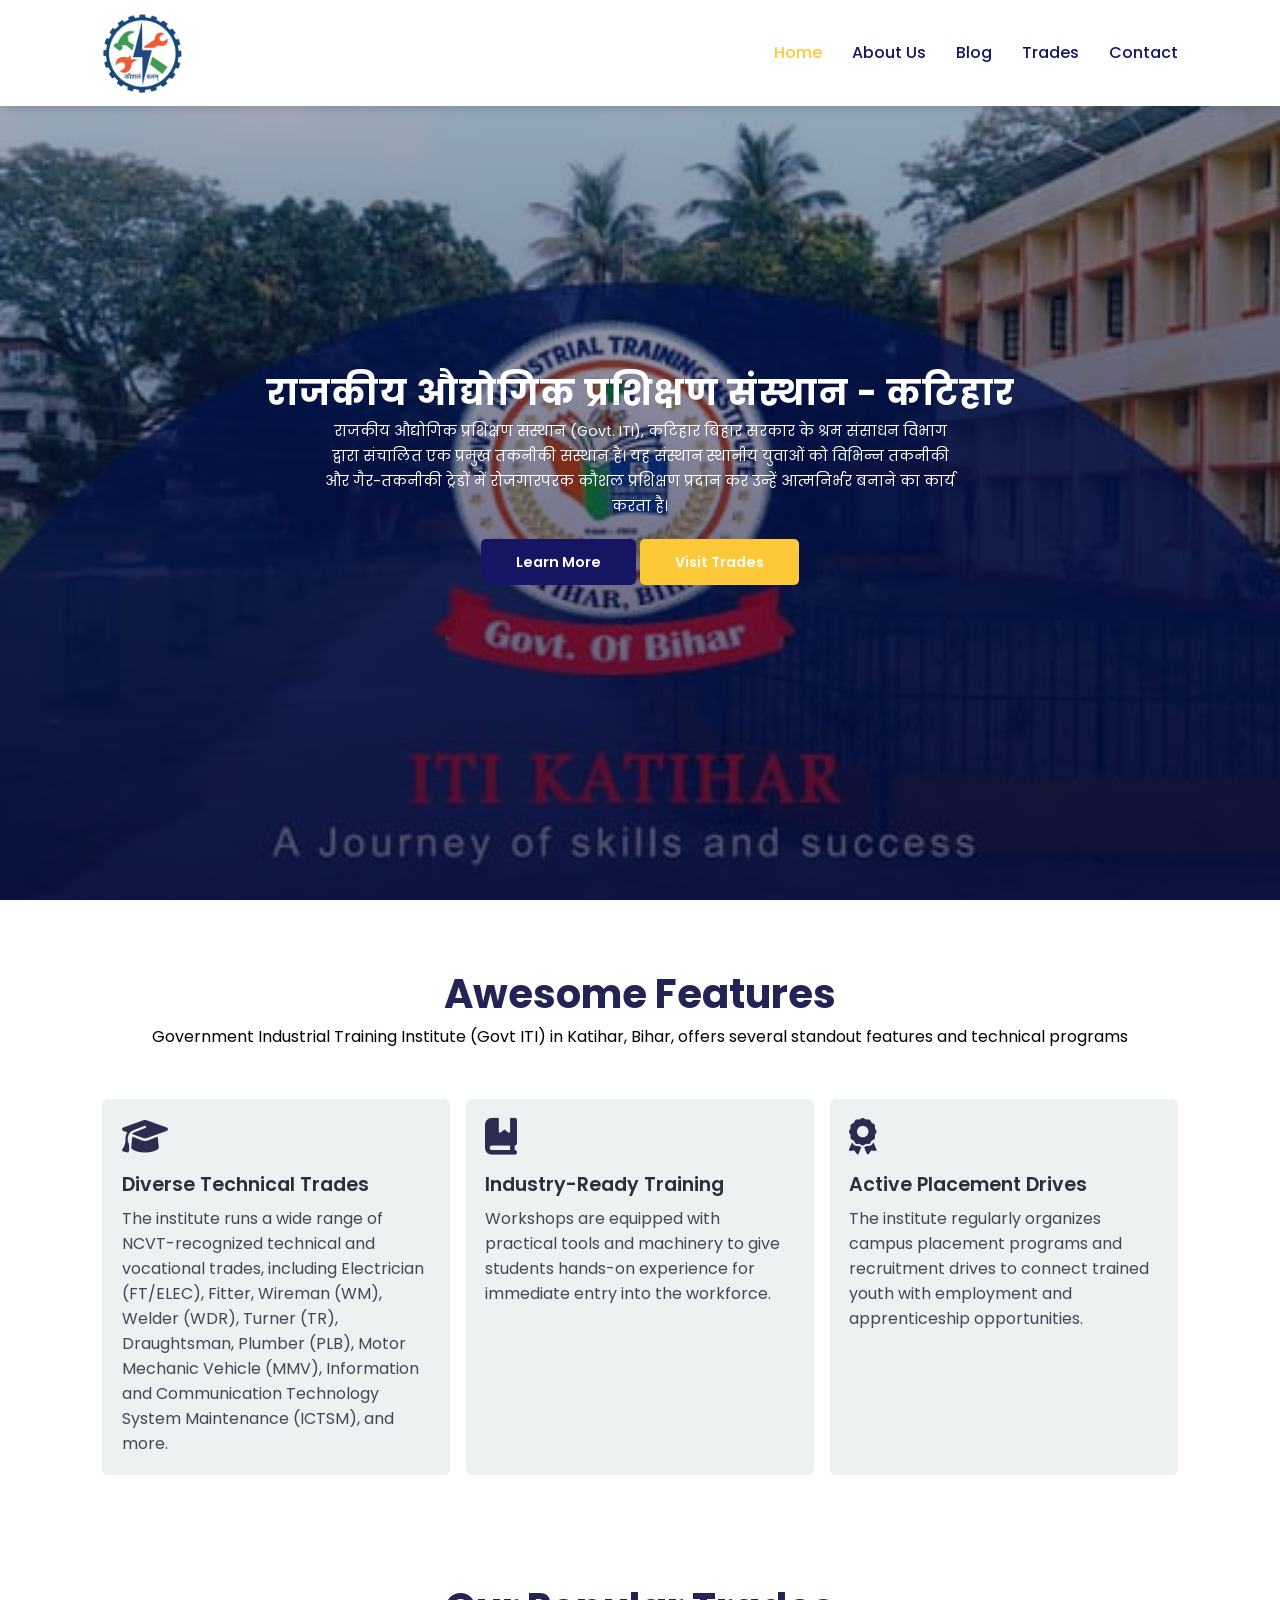
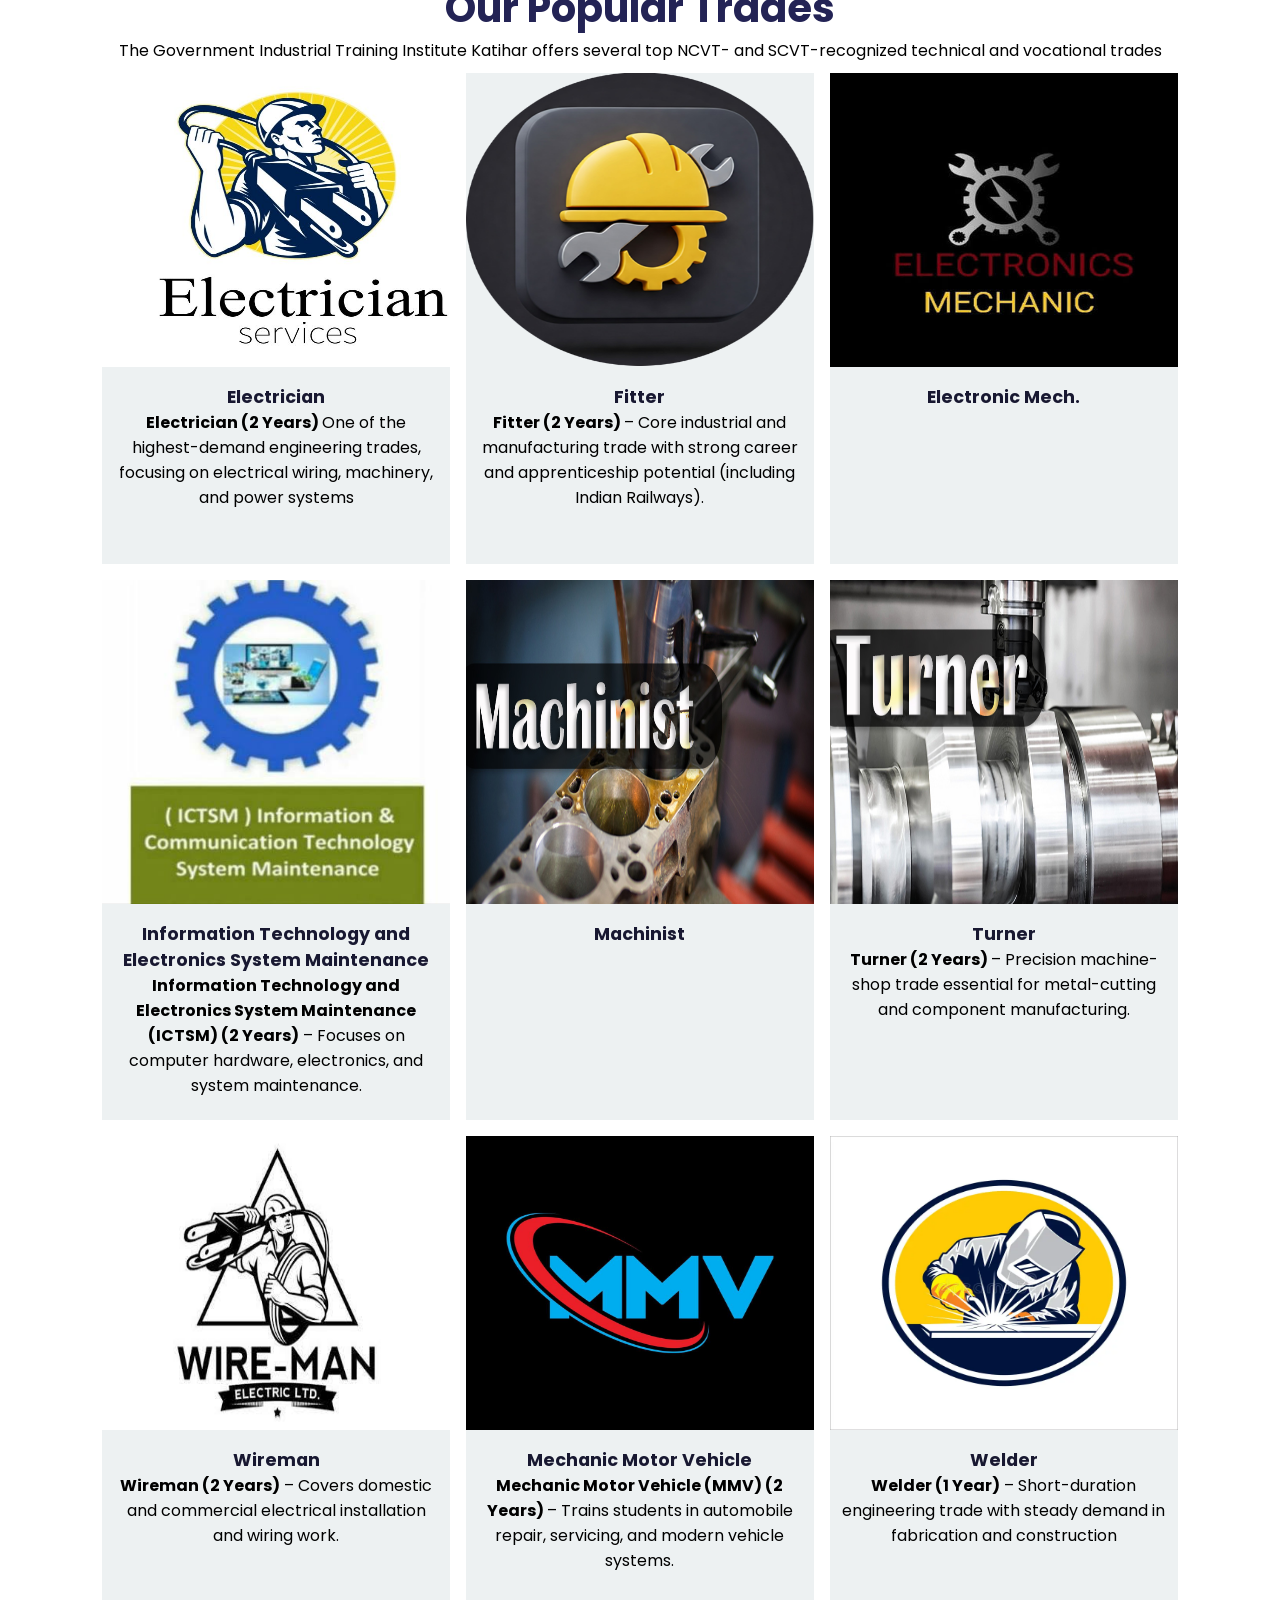
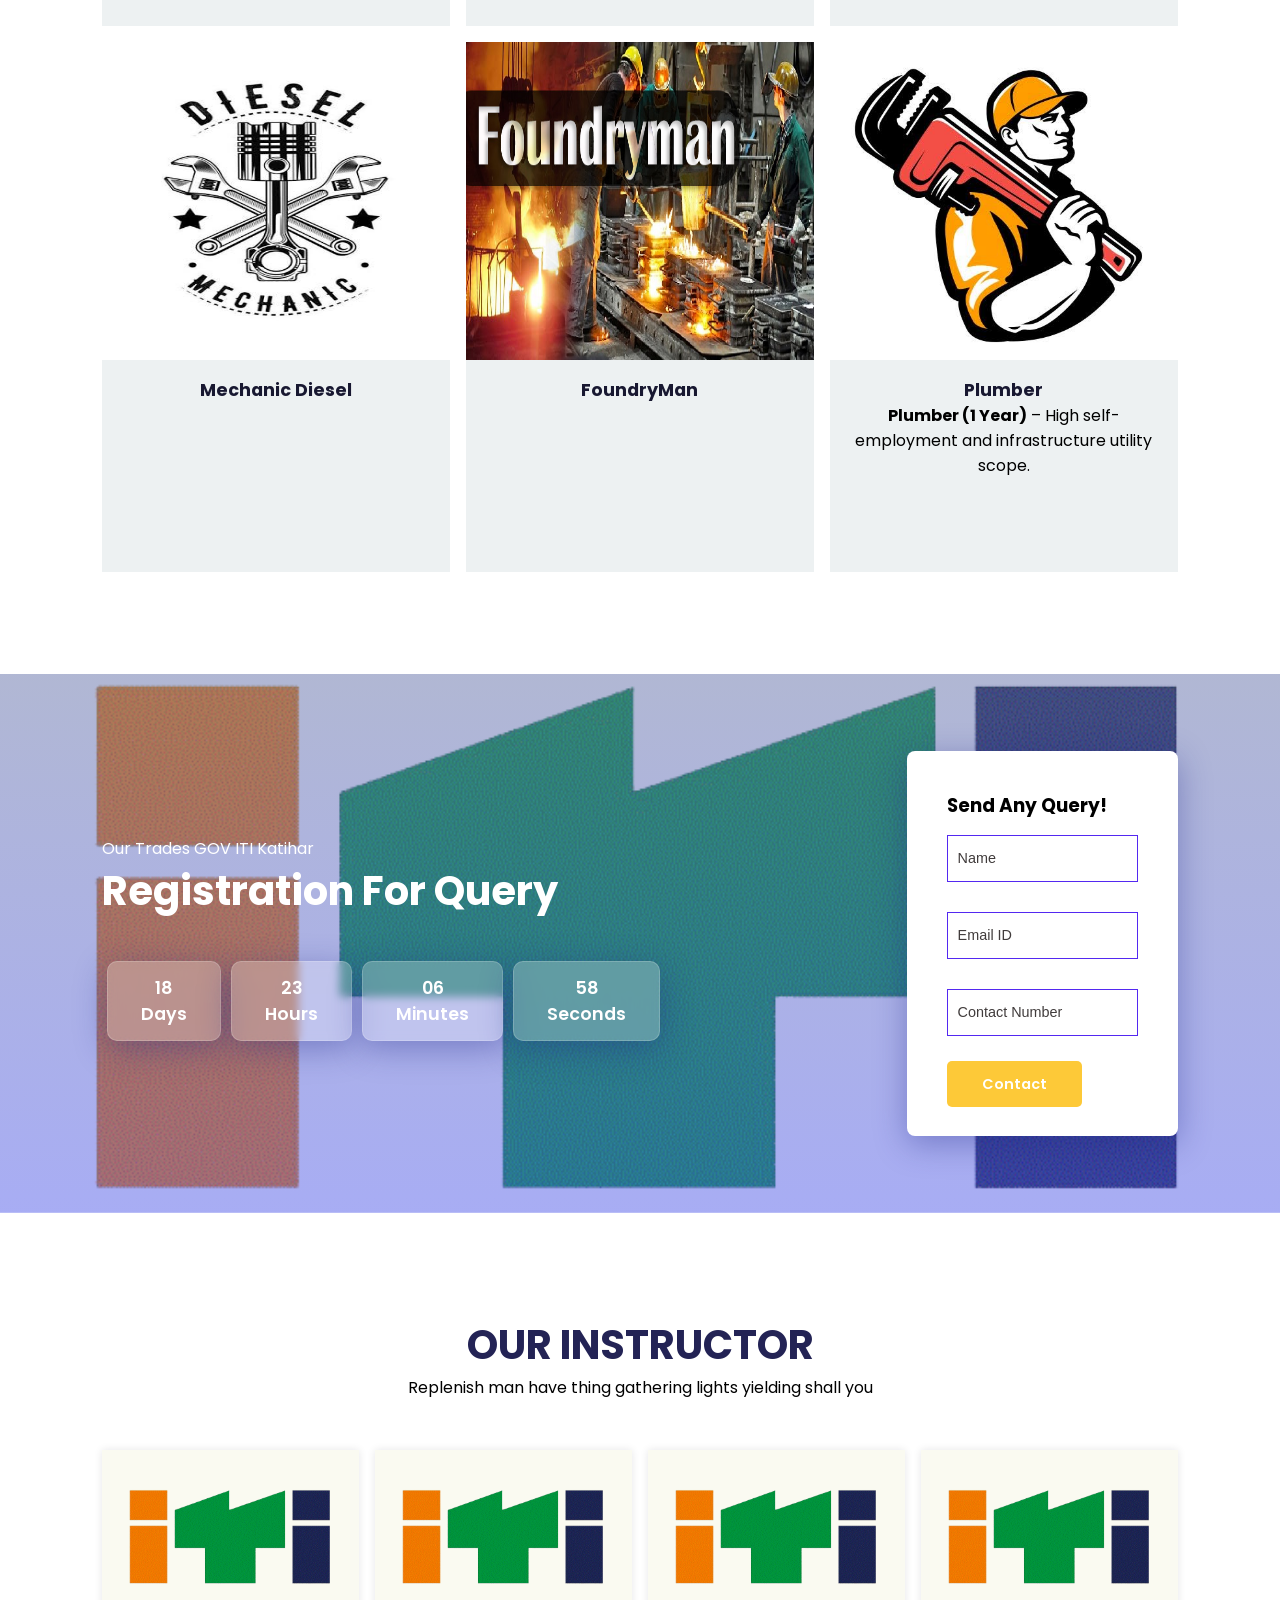
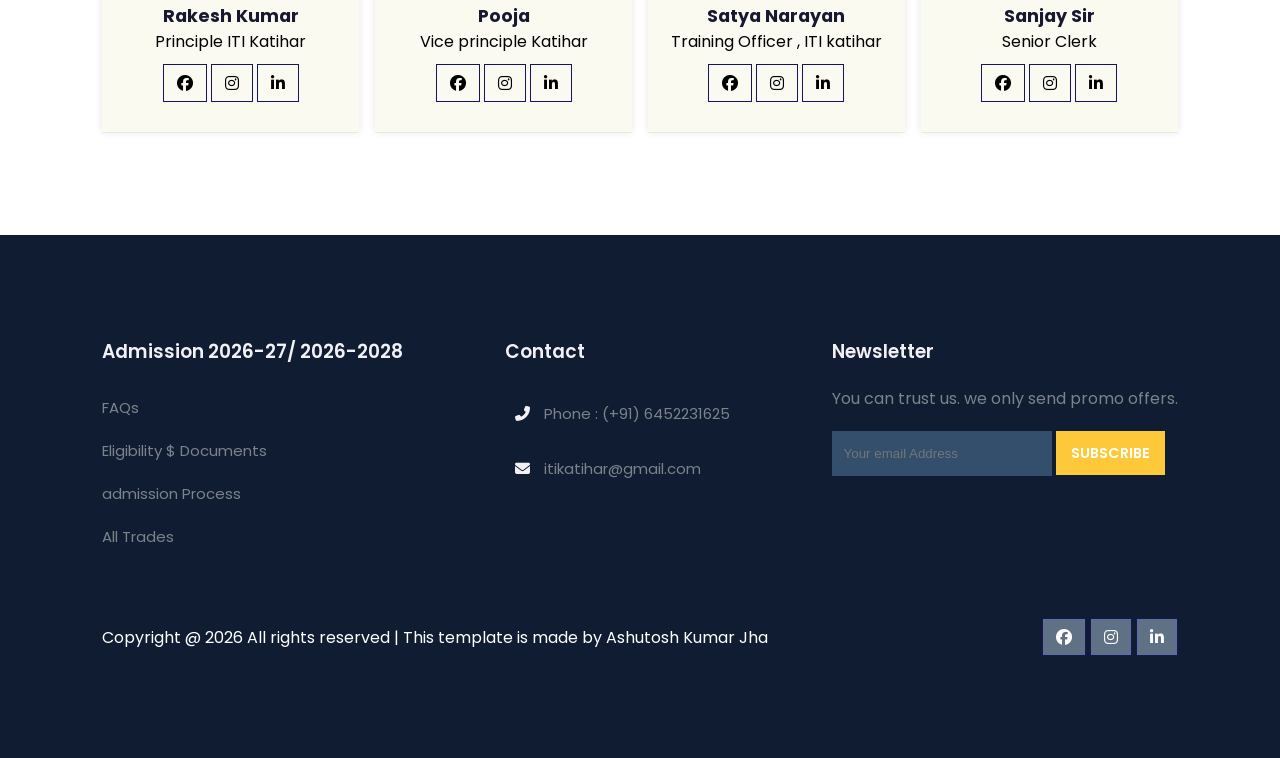
==== index.html @ 7d8deb07 "first commit" ====
<!DOCTYPE html>
<html lang="en">
<head>
	<meta charset="UTF-8">
	<meta name="viewport" content="width=device-width, initial-scale=1.0">
	<title>GOVT. ITI KATIHAR</title>

	<!-- font Awesome CDN link -->
	<link rel="stylesheet" href="https://cdnjs.cloudflare.com/ajax/libs/font-awesome/6.1.1/css/all.min.css" />

	<!-- External CSS -->
	<link rel="stylesheet" href="style.css">

	<!-- JQuery CDN link -->
	<script src="https://code.jquery.com/jquery-3.6.0.min.js" integrity="sha256-/xUj+3OJU5yExlq6GSYGSHk7tPXikynS7ogEvDej/m4=" crossorigin="anonymous"></script>
</head>
<body>
	<!-- Navigation start -->
	<nav>
		<img src="img/logo.jpg" class="logo" alt="">

		<div class="navigation">
			<ul>
				<i id="menu-close" class="fas fa-times"></i>
				<li><a href="index.html" class="active">Home</a></li>
				<li><a href="about.html">About Us</a></li>
				<li><a href="blog.html">Blog</a></li>
				<li><a href="courses.html">Trades</a></li>
				<li><a href="contact.html">Contact</a></li>
			</ul>

			<img src="img/menu.png" id="menu-btn" alt="">
		</div>
	</nav>
	<!-- Navigation ends -->


	<!-- Hero section starts from here -->
	<section id="home">
		<h2>
			राजकीय औद्योगिक प्रशिक्षण संस्थान - कटिहार 
		</h2>
		<p>
			राजकीय औद्योगिक प्रशिक्षण संस्थान (Govt. ITI), कटिहार बिहार सरकार के श्रम संसाधन विभाग द्वारा संचालित एक प्रमुख तकनीकी संस्थान है। यह संस्थान स्थानीय युवाओं को विभिन्न तकनीकी और गैर-तकनीकी ट्रेडों में रोजगारपरक कौशल प्रशिक्षण प्रदान कर उन्हें आत्मनिर्भर बनाने का कार्य करता है।
		</p>
		<div class="btn">
			<a href="#" class="blue">Learn More</a>
			<a href="#" class="yellow">Visit Trades</a>
		</div>
	</section>
	<!-- Hero section ends from here -->


	<!-- Features section starts from here -->
	<section id="features">
		<h1>Awesome Features</h1>
		<p>Government Industrial Training Institute (Govt ITI) in Katihar, Bihar, offers several standout features and technical programs</p>

		<div class="fea-base">
			<div class="fea-box">
				<i class="fas fa-graduation-cap"></i>
				<h3>Diverse Technical Trades</h3>
				<p>
					The institute runs a wide range of NCVT-recognized technical and vocational trades, including Electrician (FT/ELEC), Fitter, Wireman (WM), Welder (WDR), Turner (TR), Draughtsman, Plumber (PLB), Motor Mechanic Vehicle (MMV), Information and Communication Technology System Maintenance (ICTSM), and more.
				</p>
			</div>

			<div class="fea-box">
				<i class="fa-solid fa-book-bookmark"></i>
				<h3>Industry-Ready Training</h3>
				<p>
					 Workshops are equipped with practical tools and machinery to give students hands-on experience for immediate entry into the workforce.
				</p>
			</div>

			<div class="fea-box">
				<i class="fas fa-award"></i>
				<h3>Active Placement Drives</h3>
				<p>
					The institute regularly organizes campus placement programs and recruitment drives to connect trained youth with employment and apprenticeship opportunities. 
				</p>
			</div>
		</div>
	</section>
	<!-- Features section ends from here -->


	<!-- Courses section starts from here -->
	<section id="course">
		<h1>Our Popular Trades</h1>
		<p>The Government Industrial Training Institute Katihar offers several top NCVT- and SCVT-recognized technical and vocational trades</p>

		<div class="course-box">
			<div onclick="window.location.href='course-inner.html'" class="courses">
				<img src="img/c1.jpg" alt="">
				<div class="details">
					<h6>Electrician</h6>
					<p><b>Electrician (2 Years) </b>One of the highest-demand engineering trades, focusing on electrical wiring, machinery, and power systems</p>
				</div>
				
			</div>

			<div class="courses">
				<img src="img/c2.png" alt="">
				<div class="details">
					<h6>Fitter</h6>
					<p><b>Fitter (2 Years) </b>– Core industrial and manufacturing trade with strong career and apprenticeship potential (including Indian Railways).</p>
				</div>
				
			</div>

			<div class="courses">
				<img src="img/c3.jpeg" alt="">
				<div class="details">
					<h6>Electronic Mech.</h6>

				</div>
				
			</div>

			<div class="courses">
				<img src="img/c4.jpeg" alt="">
				<div class="details">
					<h6>Information Technology and Electronics System Maintenance</h6>
					<p><b>Information Technology and Electronics System Maintenance (ICTSM) (2 Years)</b> – Focuses on computer hardware, electronics, and system maintenance.</p>
				</div>
				
			</div>

			<div class="courses">
				<img src="img/c5.jpg" alt="">
				<div class="details">
					<h6>Machinist</h6>
				</div>
			</div>

			<div class="courses">
				<img src="img/c6.jpg" alt="">
				<div class="details">
					<h6>Turner</h6>
					<p><b>Turner (2 Years) </b>– Precision machine-shop trade essential for metal-cutting and component manufacturing.</p>
				</div>
			</div>

			<div class="courses">
				<img src="img/c7.jpeg" alt="">
				<div class="details">
					<h6>Wireman</h6>
					<p><b>Wireman (2 Years)</b> – Covers domestic and commercial electrical installation and wiring work.</p>
				</div>
			</div>

			<div class="courses">
				<img src="img/c8.jpg" alt="">
				<div class="details">
					<h6>Mechanic Motor Vehicle </h6>
					<p><b>Mechanic Motor Vehicle (MMV) (2 Years) </b>– Trains students in automobile repair, servicing, and modern vehicle systems.</p>
				</div>
			</div>

			<div class="courses">
				<img src="img/c9.webp" alt="">
				<div class="details">
					<h6>Welder</h6>
					<p><b>Welder (1 Year)</b> – Short-duration engineering trade with steady demand in fabrication and construction</p>
				</div>
			</div>

			<div class="courses">
				<img src="img/c10.jpeg" alt="">
				<div class="details">
					<h6>Mechanic Diesel</h6>
				</div>
			</div>

			<div class="courses">
				<img src="img/c11.jpg" alt="">
				<div class="details">
					<h6>FoundryMan</h6>
				</div>
			</div>

			<div class="courses">
				<img src="img/c12.jpeg" alt="">
				<div class="details">
					<h6>Plumber</h6>
					<p><b>Plumber (1 Year)</b> – High self-employment and infrastructure utility scope.</p>
				</div>
			</div>
		</div>
	</section>
	<!-- Courses section ends from here -->


	<!-- Registration section starts from here -->
	<section id="registration">
		<div class="reminder">
			<p>Our Trades GOV ITI Katihar</p>
			<h1>Registration For Query</h1>

			<div class="time">
				<div class="date">18 <br> Days</div>
				<div class="date">23 <br> Hours</div>
				<div class="date">06 <br> Minutes</div>
				<div class="date">58 <br> Seconds</div>
			</div>
		</div>

		<div class="form">
			<h3>Send Any  Query!</h3>

			<input type="text" placeholder="Name" name="" id="">
			<input type="email" placeholder="Email ID" name="" id="">
			<input type="text" placeholder="Contact Number" name="" id="">

			<div class="btn">
				<a href="#" class="yellow">Contact</a>
			</div>
		</div>
	</section>
	<!-- Registration section ends from here -->


	<!-- Experts section starts from here -->
	<section id="experts">
		<h1>OUR INSTRUCTOR</h1>
		<p>Replenish man have thing gathering lights yielding shall you</p>
		<div class="expert-box">
			<div class="profile">
				<img src="img/ITI.png" alt="">
				<h6>Rakesh Kumar</h6>
				<p>Principle ITI Katihar</p>
				<div class="pro-links">
					<i class="fab fa-facebook"></i>
					<i class="fab fa-instagram"></i>
					<i class="fab fa-linkedin-in"></i>
				</div>
			</div>

			<div class="profile">
				<img src="img/ITI.png" alt="">
				<h6>Pooja</h6>
				<p>Vice principle Katihar</p>
				<div class="pro-links">
					<i class="fab fa-facebook"></i>
					<i class="fab fa-instagram"></i>
					<i class="fab fa-linkedin-in"></i>
				</div>
			</div>

			<div class="profile">
				<img src="img/ITI.png" alt="">
				<h6>Satya Narayan </h6>
				<p>Training Officer , ITI katihar</p>
				<div class="pro-links">
					<i class="fab fa-facebook"></i>
					<i class="fab fa-instagram"></i>
					<i class="fab fa-linkedin-in"></i>
				</div>
			</div>

			<div class="profile">
				<img src="img/ITI.png" alt="">
				<h6>Sanjay Sir</h6>
				<p>Senior Clerk</p>
				<div class="pro-links">
					<i class="fab fa-facebook"></i>
					<i class="fab fa-instagram"></i>
					<i class="fab fa-linkedin-in"></i>
				</div>
			</div>
		</div>
	</section>
	<!-- Experts section ends from here -->

	<!-- Footer section starts from here -->
	 <div id="content-footer"></div>
	<!-- Footer section ends from here -->

	<script>
		// Show menu links on burger click
		$('#menu-btn').click(function(){
			$('nav .navigation ul').addClass('active')
		});

		// Hide navbar on click function
		$('#menu-close').click(function(){
			$('nav .navigation ul').removeClass('active')
		});
	</script>
	<script>
		 fetch('footer/footer.html')
            .then(response => response.text())
            .then(data => {
                document.getElementById('content-footer').innerHTML = data;
            })
            .catch(error => console.error('Error loading HTML:', error));
	</script>
</body>
</html>
---- style.css ----
@import url('https://fonts.googleapis.com/css2?family=Inter:wght@100;200;300;400;500&family=Poppins:ital,wght@0,100;0,200;0,300;0,400;0,500;0,600;0,700;0,800;0,900;1,700;1,800;1,900&display=swap');

*
{
	margin: 0;
	padding: 0;
	box-sizing: border-box;
}

body
{
	font-family: 'Poppins', sans-serif;
}

h1
{
	font-size: 2.5rem;
	font-weight: 700;
	color: rgb(35, 35, 85);
}

span
{
	font-size: .9rem;
}

h6
{
	font-size: 1.1rem;
	color: rgb(24, 24, 49);
}


/*------------- Navigation style start ------------*/
nav
{
	position: fixed;
	width: 100%;
	background-color: #fff;
	display: flex;
	justify-content: space-between;
	align-items: center;
	padding: 1vw 8vw;
	box-shadow: 2px 2px 10px rgba(0, 0, 0, 0.15);
	z-index: 1;
}

nav .logo
{
	width: 5em;
	cursor: pointer;
}

nav .navigation
{
	display: flex;
}

#menu-btn
{
	width: 30px;
	height: 30px;
	display: none;
}

#menu-close
{
	display: none;
}

nav .navigation ul
{
	display: flex;
	justify-content: flex-end;
	align-items: center;
}

nav .navigation ul li
{
	list-style: none;
	margin-left: 30px;
}

nav .navigation ul li a
{
	text-decoration: none;
	color: rgb(21, 21, 100);
	font-size: 16px;
	font-weight: 500;
	transition: 0.3s ease;
}

nav .navigation ul li a.active,
nav .navigation ul li a:hover
{
	color: #FDC93B;

}
/*------------- Navigation style end ------------*/



/*------------- Hero section styling start --------------*/
#home
{
	background-image: linear-gradient(rgba(9, 5, 54, 0.3), rgba(5,4,46,0.7)), url("img/back.jpg");
	width: 100%;
	height: 100vh;
	background-size: cover;
	background-position: center center;
	display: flex;
	flex-direction: column;
	justify-content: center;
	align-items: center;
	text-align: center;
	padding-top: 40px;
}

#home h2
{
	color: #fff;
	font-size: 2.2rem;
	letter-spacing: 1px;
}

#home p
{
	width: 50%;
	color: #fff;
	font-size: 0.9rem;
	line-height: 25px;
}

#home .btn
{
	margin-top: 30px;
}

#home a
{
	text-decoration: none;
	font-size: 0.9rem;
	padding: 13px 35px;
	background-color: #fff;
	font-weight: 600;
	border-radius: 5px;
}

#home a.blue
{
	color: #fff;
	background: rgb(21, 21, 100);
	transition: 0.3s ease;
}

#home a.blue:hover
{
	color: rgb(21, 21, 100);
	background: #fff;
}

#home a.yellow
{
	color: #fff;
	background: #fdc938;
	transition: 0.3s ease;
}

#home a.yellow:hover
{
	color: rgb(21, 21, 100);
	background: #fff;
}
/*------------- Hero section styling end --------------*/


/*------------- Features section styling start -------------*/
#features
{
	padding: 5vw 8vw 0 8vw;
	text-align: center;
}

#features .fea-base
{
	display: grid;
	grid-template-columns: repeat(auto-fit, minmax(320px, 1fr));
	grid-gap: 1rem;
	margin-top: 50px;
}

#features .fea-box
{
	background: #edf1f2;
	text-align: start;
	padding: 1.2rem;
	border-radius: 6px;
}

#features .fea-box i
{
	font-size: 2.3rem;
	color: rgb(44, 44, 80);
}

#features .fea-box h3
{
	font-size: 1.2rem;
	font-weight: 600;
	color: rgb(46, 46, 59);
	padding: 13px 0 7px 0;
}

#features .fea-box p
{
	font-size: 1rem;
	font-weight: 400;
	color: rgb(70, 70, 87);
}
/*------------- Features section styling end -------------*/


/*------------- Courses section styling start ------------*/
#course
{
	padding: 8vw 8vw 8vw 8vw;
	text-align: center;
}

#course .course-box
{
	display: grid;
	grid-template-columns: repeat(auto-fit, minmax(290px, 1fr));
	grid-gap: 1rem;
	margin-top: 10px;
}

#course .courses
{
	text-align: center;
	background: #edf1f2;
	height: auto;
	position: relative;
}

#course .courses img
{
	width: 100%;
	height: 60%;
	background-size: cover;
	background-position: center;
}

#course .courses .details
{
	padding: 10px 10px 0 10px;
	text-align: center;
}


/*------------- Courses section styling end ------------*/


/*------------- Registration section styling start ----------*/
#registration
{
	padding: 6vw 8vw 6vw 8vw;
	background-image: linear-gradient(rgba(99,112,168,0.5), rgba(81,91,233,0.5)),url("img/ITI.png");
	background-size: cover;
	background-position: center;
	width: 100%;
	height: 100%;
	background-size: cover;
	background-position: center;
	display: flex;
	justify-content: space-between;
	align-items: center;
}

#registration .reminder, #registration .reminder h1
{
	color: #fff;
}

#registration .reminder .time
{
	display: flex;
	margin-top: 40px;
}

#registration .reminder .time .date
{
	text-align: center;
	padding: 13px 33px;
	background: rgba(255, 255, 255, 0.25);
	backdrop-filter: blur(4px);
	box-shadow: 0 8px 32px 0 rgba(31, 38, 135, 0.37);
	border-radius: 10px;
	margin: 0 5px 10px 5px;
	border: 1px solid rgba(255, 255, 255, 0.18);
	font-size: 1.1rem;
	font-weight: 600;
}

#registration .form
{
	background: #fff;
	border-radius: 8px;
	display: flex;
	flex-direction: column;
	padding: 40px;
	box-shadow: 0 8px 32px 0 rgba(31, 38, 135, 0.37);
}

#registration .form input
{
	margin: 15px 0;
	padding: 15px 10px;
	border: 1px solid rgb(84, 40, 241);
	outline: none;
}

#registration .form input::placeholder
{
	color: #413c3c;
	font-weight: 500;
	font-size: 0.9rem;
}

#registration .form .btn
{
	margin-top: 20px;
}

#registration .form a.yellow
{
	text-decoration: none;
	font-size: 0.9rem;
	padding: 13px 35px;
	background-color: #fff;
	font-weight: 600;
	border-radius: 5px;
	color: #fff;
	background: #fdc938;
	transition: 0.3s ease;
}

#registration .form a.yellow:hover
{
	color: rgb(21, 21, 100);
	background: #fff;
}
/*------------- Registration section styling end ----------*/



/*------------- Experts section styling starts ----------*/
#experts
{
	padding: 8vw 8vw 8vw 8vw;
	text-align: center;
}

#experts .expert-box
{
	display: grid;
	grid-template-columns: repeat(auto-fit, minmax(250px, 1fr));
	grid-gap: 1rem;
	margin-top: 50px;
}

#experts .expert-box .profile
{
	background: #fafaf1;
	padding: 30px 10px;
	box-shadow: rgba(17, 17, 26, 0.05) 0px 1px 0px, rgba(17, 17, 26, 0.1) 0px 0px 8px;
}
#experts .expert-box .profile img{
	width: 100%;
}

#experts .expert-box .profile:hover
{
	box-shadow: rgba(0, 0, 0, 0.1) 0px 10px 50px;
}

.pro-links
{
	margin-top: 10px;
}

.pro-links i
{
	padding: 10px 13px;
	border: 1px solid rgb(21, 21, 100);
	cursor: pointer;
	transition: 0.3s ease;
}

.pro-links i:hover
{
	background: rgb(21, 21, 100);
	color: #fff;
}
/*------------- Experts section styling ends ----------*/



/*------------- Footer section styling starts ------------*/
footer
{
	padding: 8vw;
	background-color: #101c32;
	display: flex;
	justify-content: space-between;
	align-items: flex-start;
	flex-wrap: wrap;
}

footer .footer-col
{
	padding-bottom: 40px;
}

footer h3
{
	color: rgb(241, 240, 245);
	font-weight: 600;
	padding-bottom: 20px;
}

footer li
{
	list-style: none;
	color: #7b838a;
	padding: 10px 0;
	font-size: 15px;
	cursor: pointer;
	transition: 0.3s ease;
}
footer li i{
	color: rgb(241, 240, 245);
	padding: 10px;
}

footer li:hover
{
	color: rgb(241, 240, 245);
}

footer p
{
	color: #7b838a;
}

footer .subscribe
{
	margin-top: 20px;
}

footer input
{
	width: 220px;
	padding: 15px 12px;
	background: #334F6C;
	border: none;
	outline: none;
	color: #fff;
}

footer .subscribe a
{
	text-decoration: none;
	font-size: 0.9rem;
	padding: 12px 15px;
	background-color:  #fff;
	font-weight: 600;
}

footer .subscribe a.yellow
{
	color: #fff;
	background: #fdc93b;
	transition: 0.3s ease;
}

footer .subscribe a.yellow:hover
{
	color: rgb(21, 21, 100);
	background: #fff;
}

footer .copyright
{
	margin-top: 20px;
	width: 100%;
	display: flex;
	justify-content: space-between;
	align-items: center;
	flex-wrap: wrap;
}

footer .copyright p, footer .copyright p > a
{
	color: #fff;
	text-decoration: none;
}

footer .copyright .pro-links
{
	margin-top: 0px;
}

footer .copyright .pro-links i
{
	background-color: #5f7185;
	color: #fff;
}

footer .copyright .pro-links i:hover
{
	background: #fdc93b;
	color: #2c2c2c;
}
/*------------- Footer section styling ends ------------*/



/*---------------------------------------------------------*/
/*-------------------- Ipad screen styling ----------------*/
/*---------------------------------------------------------*/
@media screen and (max-width: 789px)
{
	nav
	{
		padding: 15px 20px;
	}

	nav img
	{
		width: 130px;
	}

	#menu-btn
	{
		display: initial;
	}

	#menu-close
	{
		display: initial;
		font-size: 1.6rem;
		color: #fff;
		padding: 30px 0 20px 20px;
	}

	nav .navigation ul
	{
		position: absolute;
		top: 0;
		right: -220px;
		display: flex;
		flex-direction: column;
		justify-content: flex-start;
		align-items: flex-start;
		width: 220px;
		height: 100vh;
		background: rgba(17, 20, 104, 0.45);
		backdrop-filter: blur(4.5px);
		border: 1px solid rgba(255, 255, 255, 0.18);
		transition: 0.3s ease-in;
	}

	nav .navigation ul.active
	{
		right: 0;
	}

	nav .navigation ul li
	{
		padding: 20px 0 20px 40px;
		margin-left: 0;
	}

	nav .navigation ul li a
	{
		color: #fff;
	}

	#home
	{
		padding: 0px;
	}

	#home p
	{
		width: 90%;
	}

	#features
	{
		padding: 8vw 4vw 0 4vw;
	}

	#course
	{
		padding: 8vw 4vw 8vw 4vw;
	}

	#registration
	{
		padding: 6vw 4vw 6vw 4vw;
		gap: 2.2rem;
	}

	#registration .reminder .time
	{
		display: flex;
		justify-content: space-between;
		flex-wrap: wrap;
		margin-top: 40px;
	}

	#experts
	{
		padding: 8vw 4vw 6vw 4vw;
	}

	footer .copyright .pro-links
	{
		margin-top: 20px;
	}
}


@media screen and (max-width: 475px)
{
	#registration
	{
		flex-direction: column;
	}

	.reminder p, .reminder h1
	{
		text-align: center;
	}

	.reminder h1
	{
		font-size: 1.8rem;
	}

	#registration .reminder .time
	{
		justify-content: space-evenly;
		margin-top: 20px;
	}
}
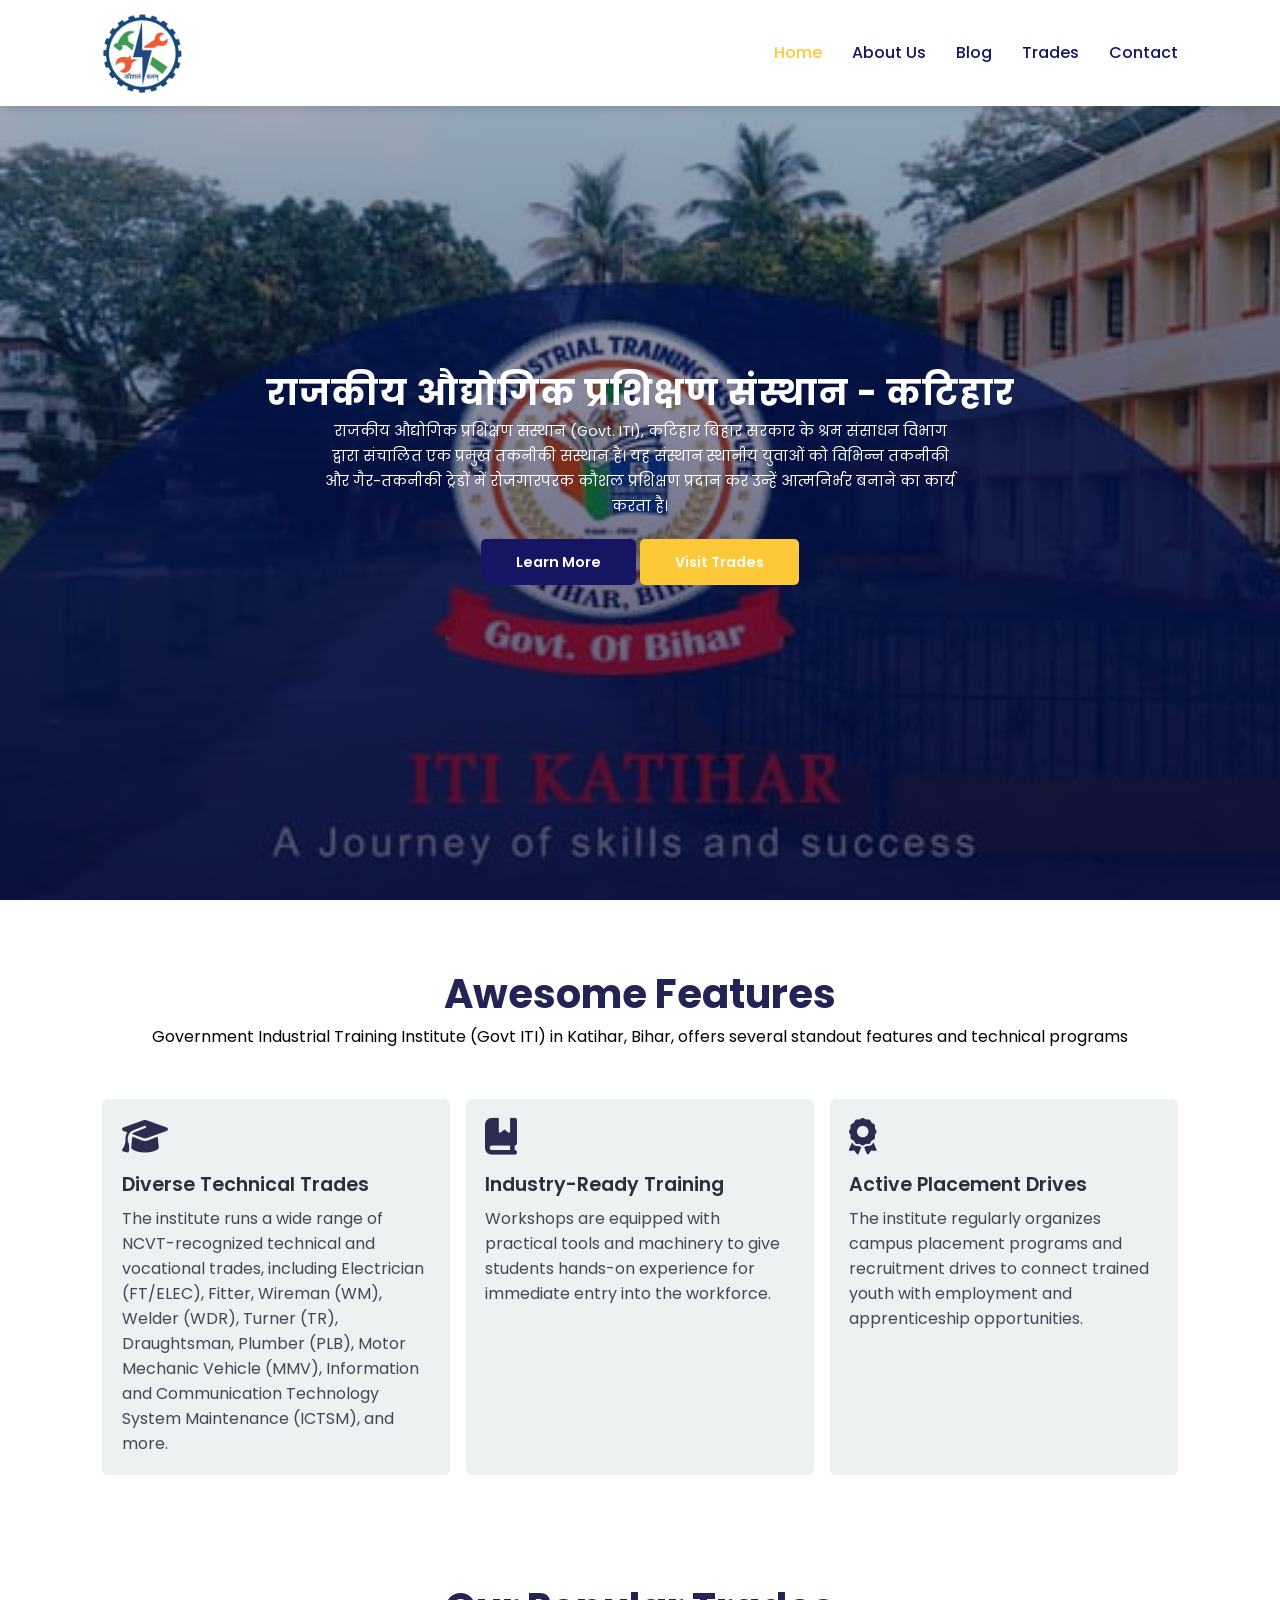
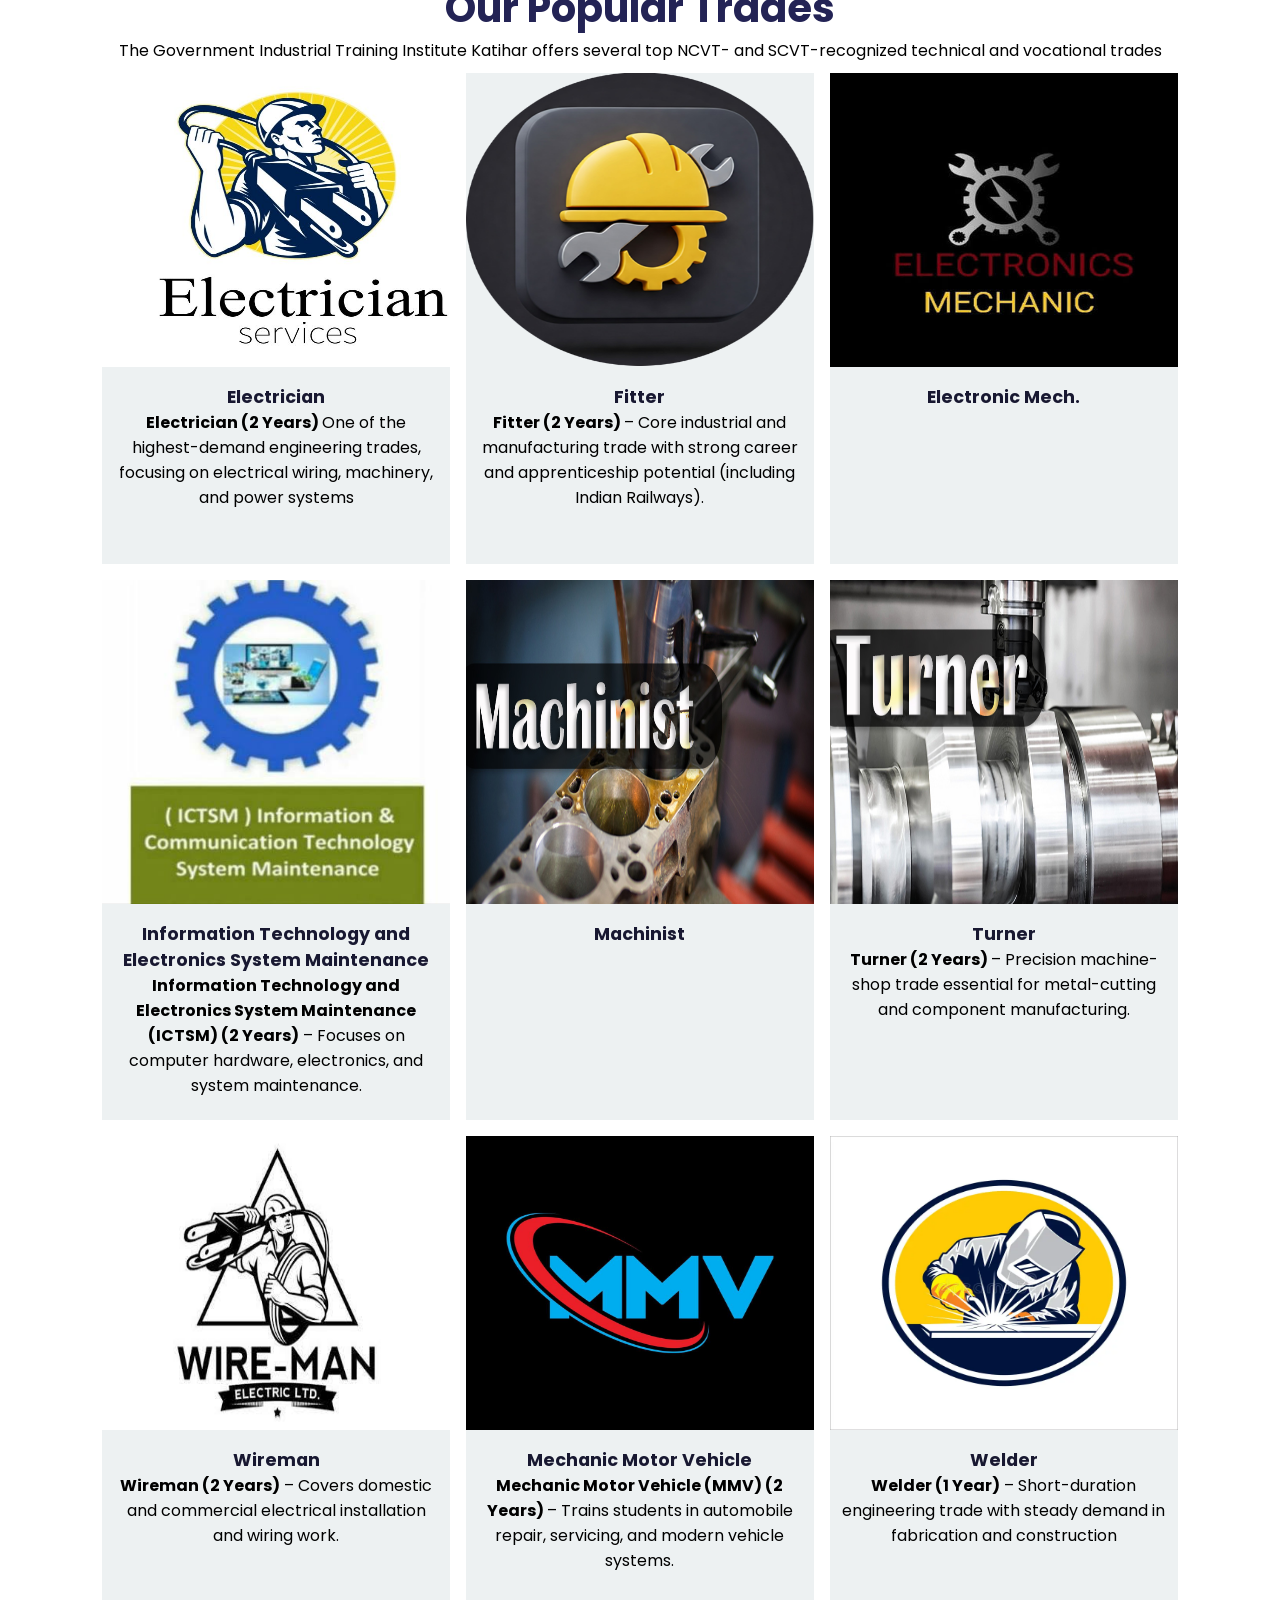
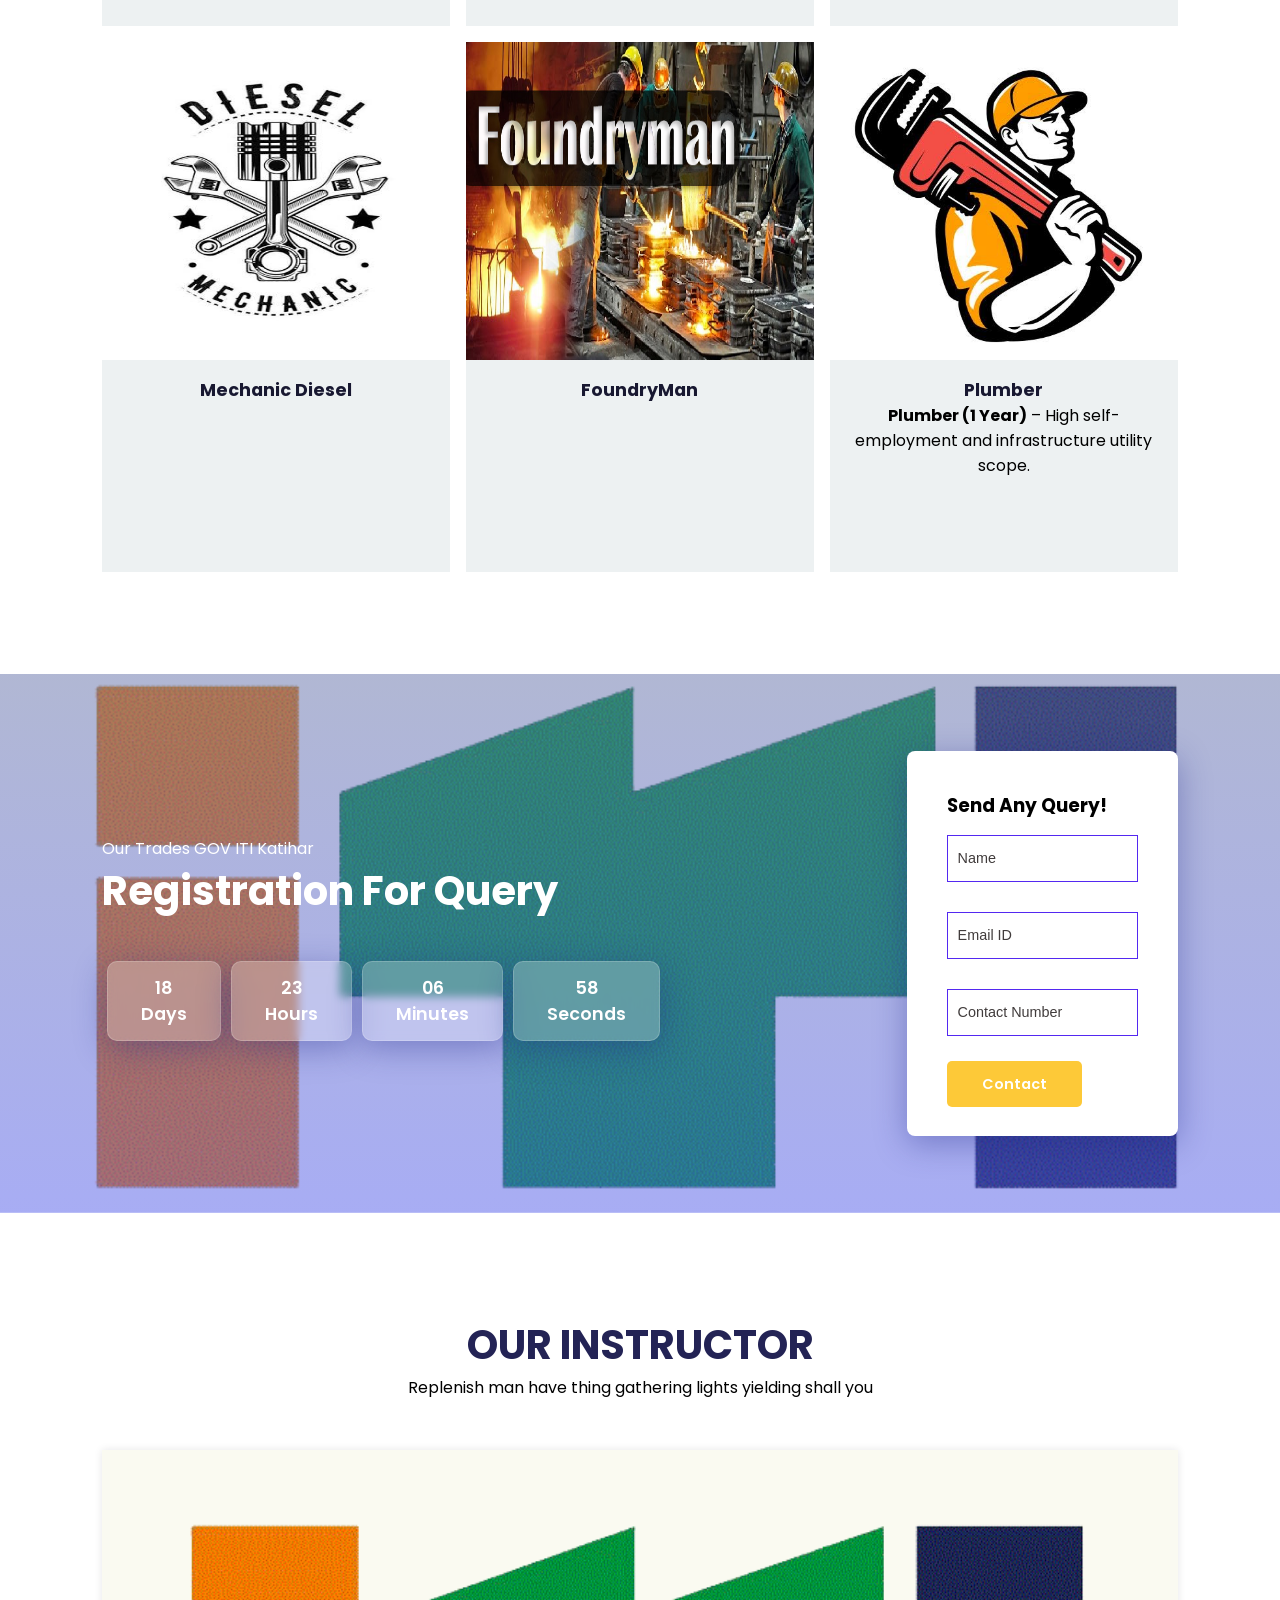
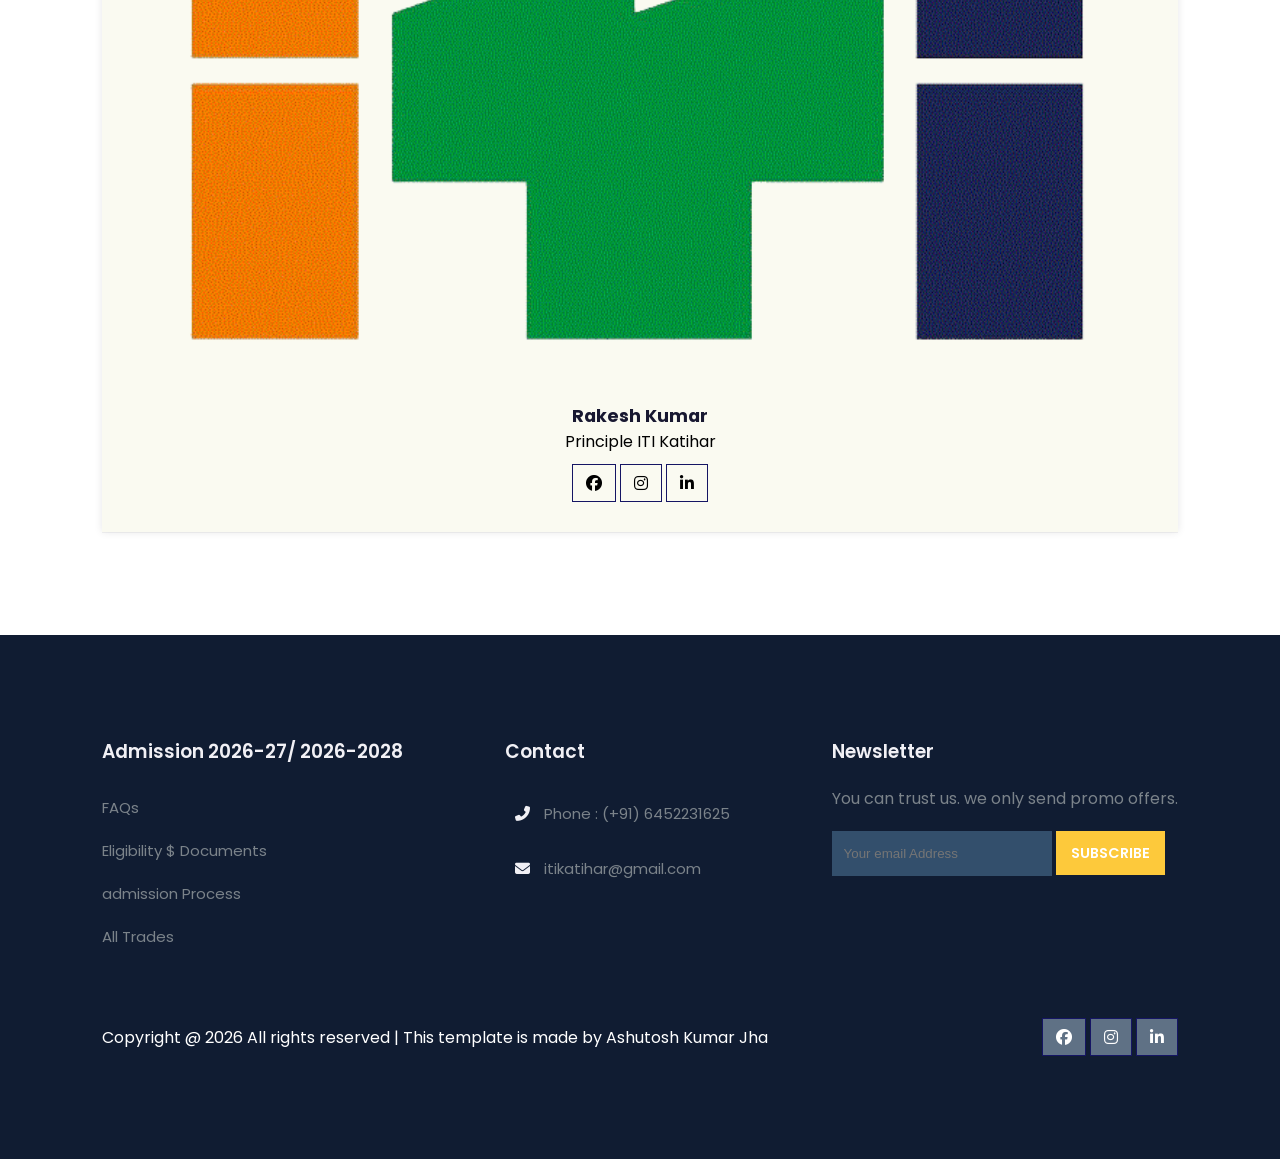
==== commit 799b2d66: "Update index.html" ====
--- a/index.html
+++ b/index.html
@@ -230,39 +230,6 @@
 				<img src="img/ITI.png" alt="">
 				<h6>Rakesh Kumar</h6>
 				<p>Principle ITI Katihar</p>
-				<div class="pro-links">
-					<i class="fab fa-facebook"></i>
-					<i class="fab fa-instagram"></i>
-					<i class="fab fa-linkedin-in"></i>
-				</div>
-			</div>
-
-			<div class="profile">
-				<img src="img/ITI.png" alt="">
-				<h6>Pooja</h6>
-				<p>Vice principle Katihar</p>
-				<div class="pro-links">
-					<i class="fab fa-facebook"></i>
-					<i class="fab fa-instagram"></i>
-					<i class="fab fa-linkedin-in"></i>
-				</div>
-			</div>
-
-			<div class="profile">
-				<img src="img/ITI.png" alt="">
-				<h6>Satya Narayan </h6>
-				<p>Training Officer , ITI katihar</p>
-				<div class="pro-links">
-					<i class="fab fa-facebook"></i>
-					<i class="fab fa-instagram"></i>
-					<i class="fab fa-linkedin-in"></i>
-				</div>
-			</div>
-
-			<div class="profile">
-				<img src="img/ITI.png" alt="">
-				<h6>Sanjay Sir</h6>
-				<p>Senior Clerk</p>
 				<div class="pro-links">
 					<i class="fab fa-facebook"></i>
 					<i class="fab fa-instagram"></i>
@@ -297,4 +264,4 @@
             .catch(error => console.error('Error loading HTML:', error));
 	</script>
 </body>
-</html>+</html>
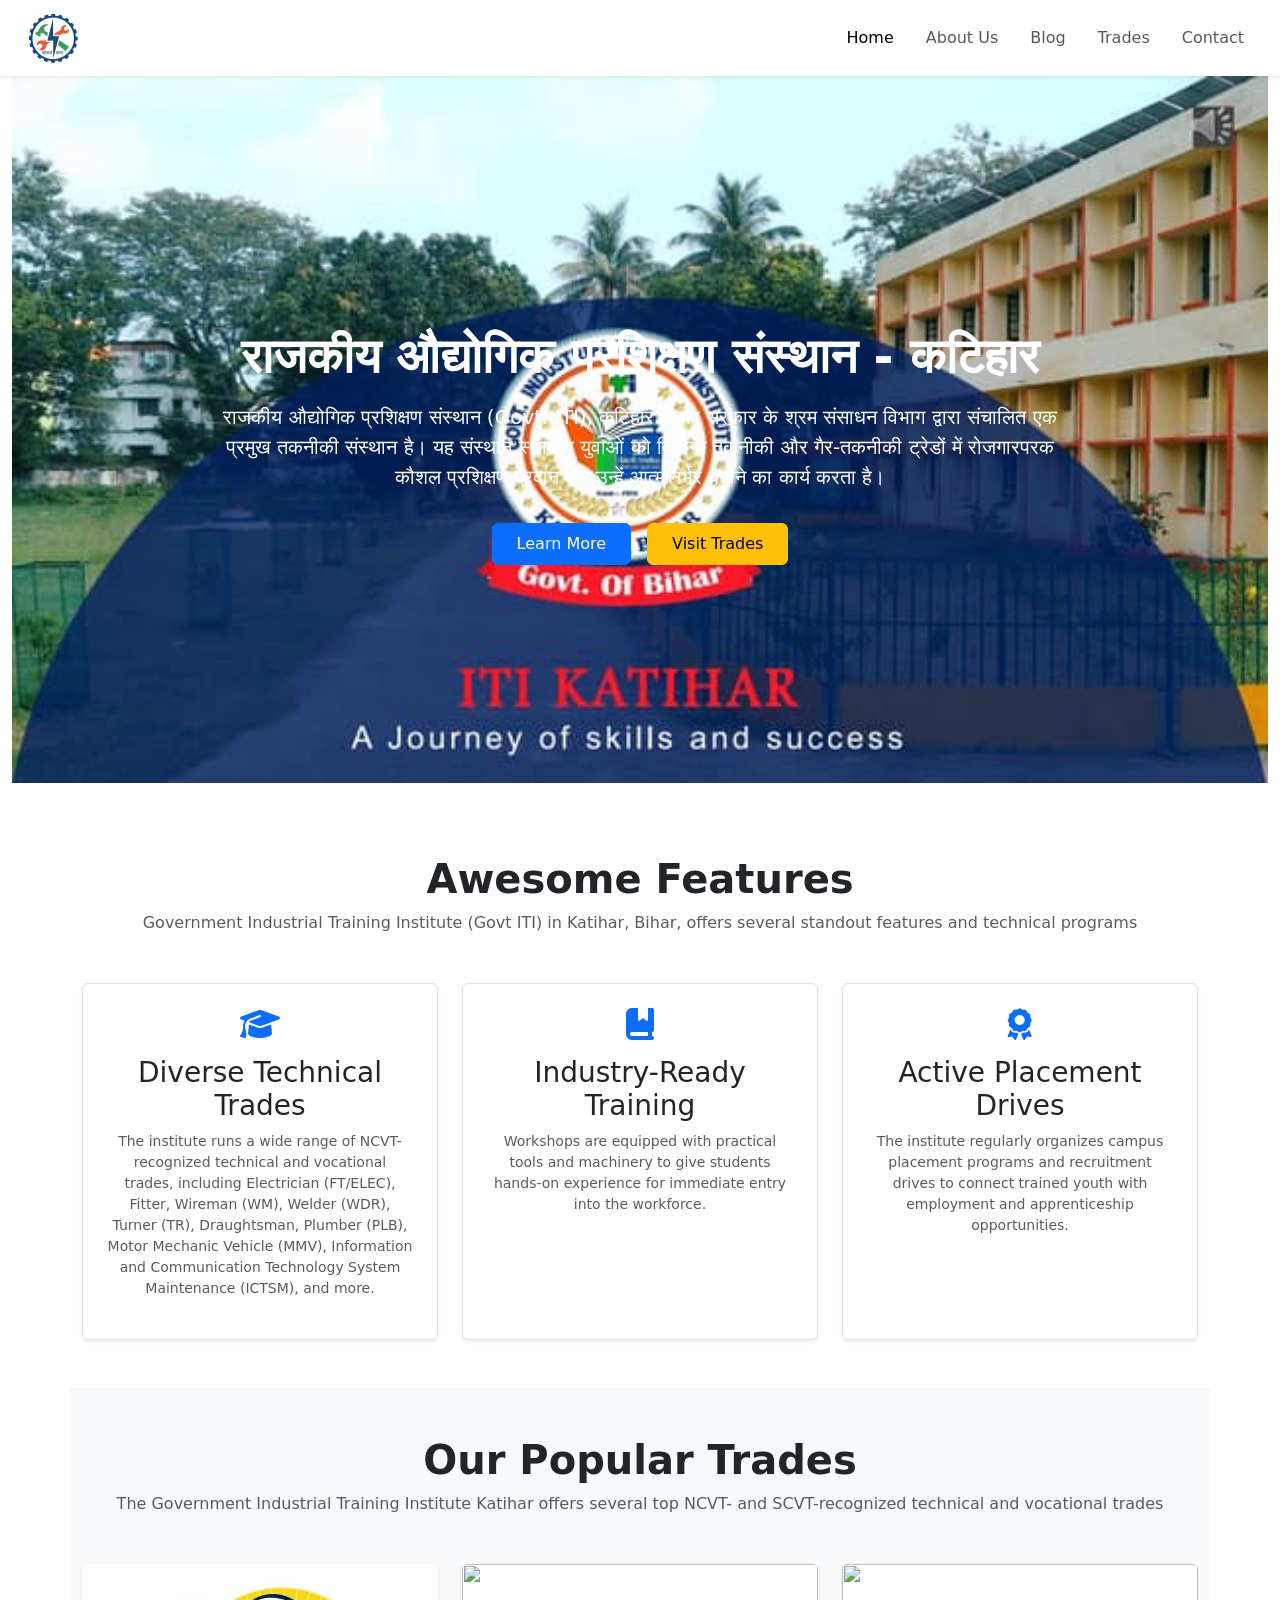
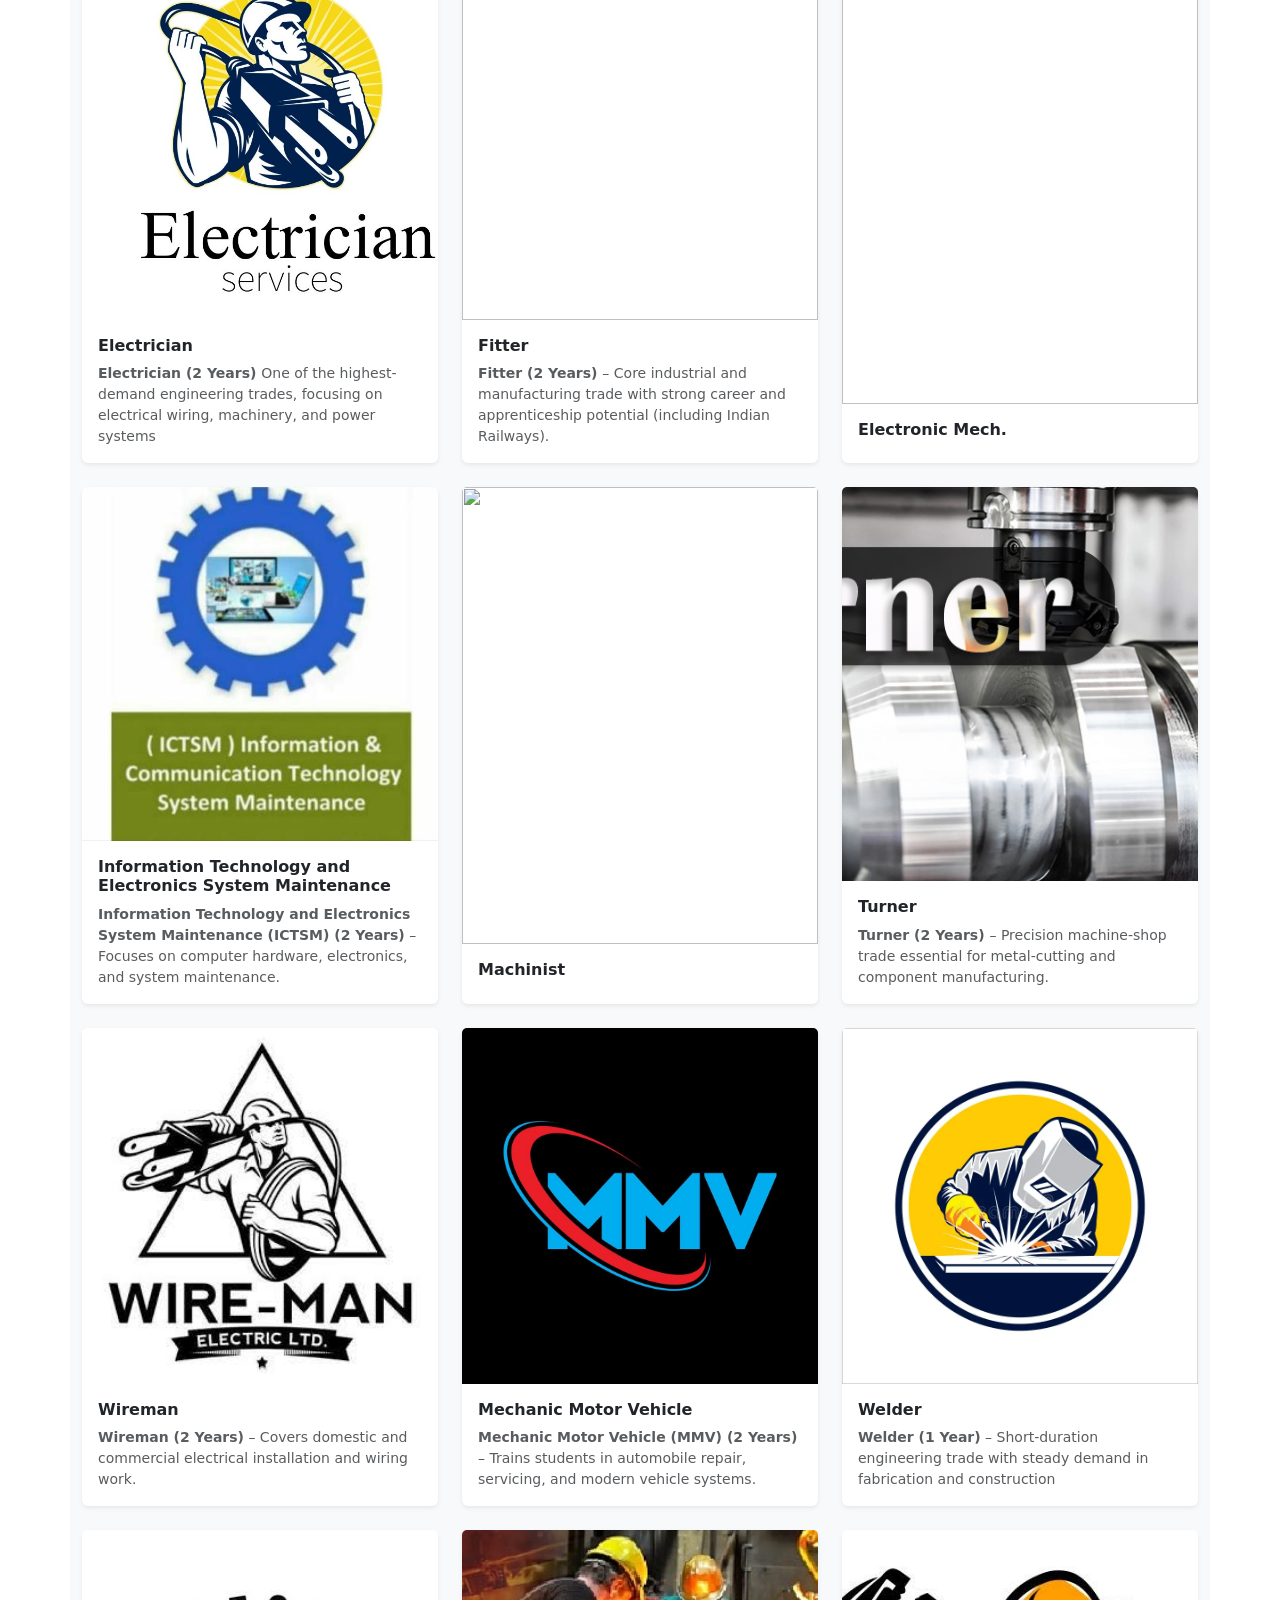
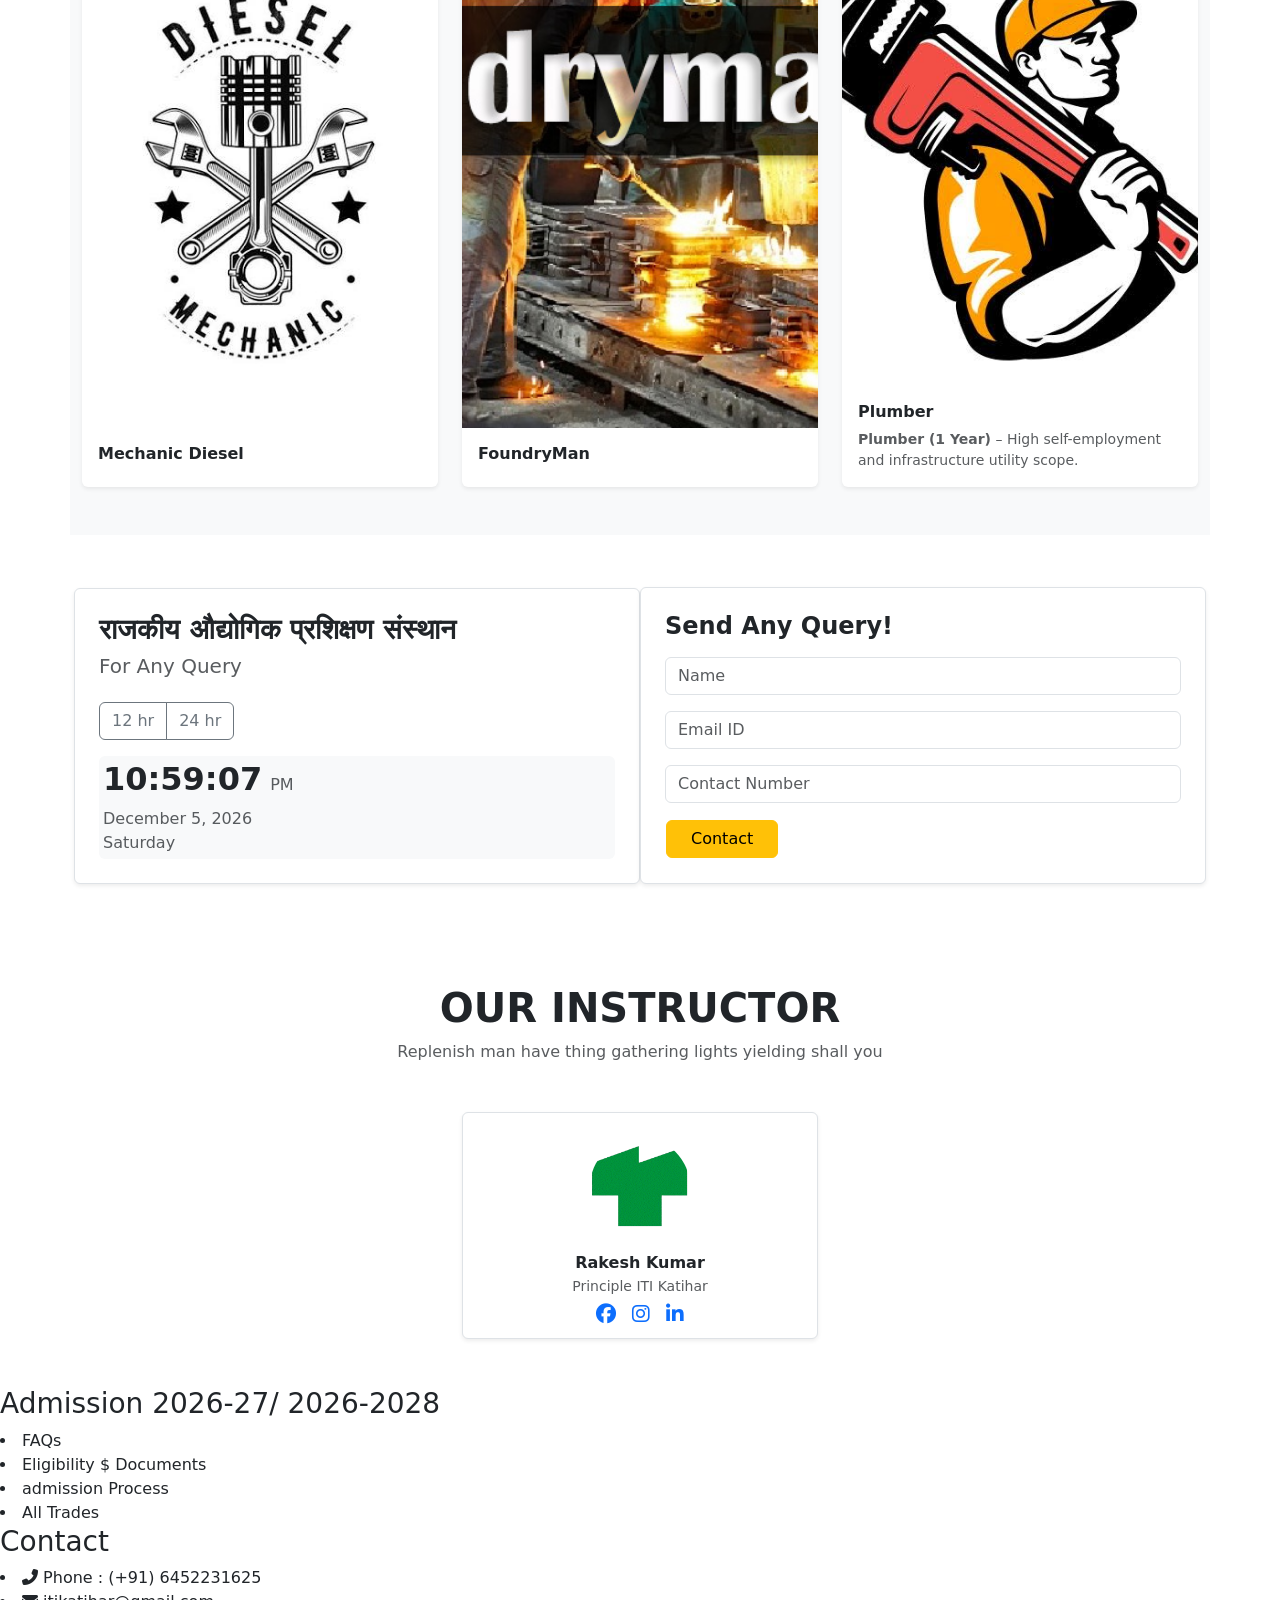
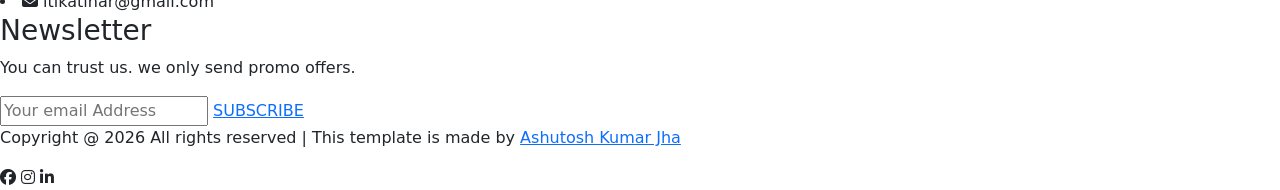
==== commit e238a78b: "Add files via upload" ====
--- a/index.html
+++ b/index.html
@@ -1,267 +1,415 @@
-<!DOCTYPE html>
-<html lang="en">
-<head>
-	<meta charset="UTF-8">
-	<meta name="viewport" content="width=device-width, initial-scale=1.0">
-	<title>GOVT. ITI KATIHAR</title>
-
-	<!-- font Awesome CDN link -->
-	<link rel="stylesheet" href="https://cdnjs.cloudflare.com/ajax/libs/font-awesome/6.1.1/css/all.min.css" />
-
-	<!-- External CSS -->
-	<link rel="stylesheet" href="style.css">
-
-	<!-- JQuery CDN link -->
-	<script src="https://code.jquery.com/jquery-3.6.0.min.js" integrity="sha256-/xUj+3OJU5yExlq6GSYGSHk7tPXikynS7ogEvDej/m4=" crossorigin="anonymous"></script>
-</head>
-<body>
-	<!-- Navigation start -->
-	<nav>
-		<img src="img/logo.jpg" class="logo" alt="">
-
-		<div class="navigation">
-			<ul>
-				<i id="menu-close" class="fas fa-times"></i>
-				<li><a href="index.html" class="active">Home</a></li>
-				<li><a href="about.html">About Us</a></li>
-				<li><a href="blog.html">Blog</a></li>
-				<li><a href="courses.html">Trades</a></li>
-				<li><a href="contact.html">Contact</a></li>
-			</ul>
-
-			<img src="img/menu.png" id="menu-btn" alt="">
-		</div>
-	</nav>
-	<!-- Navigation ends -->
-
-
-	<!-- Hero section starts from here -->
-	<section id="home">
-		<h2>
-			राजकीय औद्योगिक प्रशिक्षण संस्थान - कटिहार 
-		</h2>
-		<p>
-			राजकीय औद्योगिक प्रशिक्षण संस्थान (Govt. ITI), कटिहार बिहार सरकार के श्रम संसाधन विभाग द्वारा संचालित एक प्रमुख तकनीकी संस्थान है। यह संस्थान स्थानीय युवाओं को विभिन्न तकनीकी और गैर-तकनीकी ट्रेडों में रोजगारपरक कौशल प्रशिक्षण प्रदान कर उन्हें आत्मनिर्भर बनाने का कार्य करता है।
-		</p>
-		<div class="btn">
-			<a href="#" class="blue">Learn More</a>
-			<a href="#" class="yellow">Visit Trades</a>
-		</div>
-	</section>
-	<!-- Hero section ends from here -->
-
-
-	<!-- Features section starts from here -->
-	<section id="features">
-		<h1>Awesome Features</h1>
-		<p>Government Industrial Training Institute (Govt ITI) in Katihar, Bihar, offers several standout features and technical programs</p>
-
-		<div class="fea-base">
-			<div class="fea-box">
-				<i class="fas fa-graduation-cap"></i>
-				<h3>Diverse Technical Trades</h3>
-				<p>
-					The institute runs a wide range of NCVT-recognized technical and vocational trades, including Electrician (FT/ELEC), Fitter, Wireman (WM), Welder (WDR), Turner (TR), Draughtsman, Plumber (PLB), Motor Mechanic Vehicle (MMV), Information and Communication Technology System Maintenance (ICTSM), and more.
-				</p>
-			</div>
-
-			<div class="fea-box">
-				<i class="fa-solid fa-book-bookmark"></i>
-				<h3>Industry-Ready Training</h3>
-				<p>
-					 Workshops are equipped with practical tools and machinery to give students hands-on experience for immediate entry into the workforce.
-				</p>
-			</div>
-
-			<div class="fea-box">
-				<i class="fas fa-award"></i>
-				<h3>Active Placement Drives</h3>
-				<p>
-					The institute regularly organizes campus placement programs and recruitment drives to connect trained youth with employment and apprenticeship opportunities. 
-				</p>
-			</div>
-		</div>
-	</section>
-	<!-- Features section ends from here -->
-
-
-	<!-- Courses section starts from here -->
-	<section id="course">
-		<h1>Our Popular Trades</h1>
-		<p>The Government Industrial Training Institute Katihar offers several top NCVT- and SCVT-recognized technical and vocational trades</p>
-
-		<div class="course-box">
-			<div onclick="window.location.href='course-inner.html'" class="courses">
-				<img src="img/c1.jpg" alt="">
-				<div class="details">
-					<h6>Electrician</h6>
-					<p><b>Electrician (2 Years) </b>One of the highest-demand engineering trades, focusing on electrical wiring, machinery, and power systems</p>
-				</div>
-				
-			</div>
-
-			<div class="courses">
-				<img src="img/c2.png" alt="">
-				<div class="details">
-					<h6>Fitter</h6>
-					<p><b>Fitter (2 Years) </b>– Core industrial and manufacturing trade with strong career and apprenticeship potential (including Indian Railways).</p>
-				</div>
-				
-			</div>
-
-			<div class="courses">
-				<img src="img/c3.jpeg" alt="">
-				<div class="details">
-					<h6>Electronic Mech.</h6>
-
-				</div>
-				
-			</div>
-
-			<div class="courses">
-				<img src="img/c4.jpeg" alt="">
-				<div class="details">
-					<h6>Information Technology and Electronics System Maintenance</h6>
-					<p><b>Information Technology and Electronics System Maintenance (ICTSM) (2 Years)</b> – Focuses on computer hardware, electronics, and system maintenance.</p>
-				</div>
-				
-			</div>
-
-			<div class="courses">
-				<img src="img/c5.jpg" alt="">
-				<div class="details">
-					<h6>Machinist</h6>
-				</div>
-			</div>
-
-			<div class="courses">
-				<img src="img/c6.jpg" alt="">
-				<div class="details">
-					<h6>Turner</h6>
-					<p><b>Turner (2 Years) </b>– Precision machine-shop trade essential for metal-cutting and component manufacturing.</p>
-				</div>
-			</div>
-
-			<div class="courses">
-				<img src="img/c7.jpeg" alt="">
-				<div class="details">
-					<h6>Wireman</h6>
-					<p><b>Wireman (2 Years)</b> – Covers domestic and commercial electrical installation and wiring work.</p>
-				</div>
-			</div>
-
-			<div class="courses">
-				<img src="img/c8.jpg" alt="">
-				<div class="details">
-					<h6>Mechanic Motor Vehicle </h6>
-					<p><b>Mechanic Motor Vehicle (MMV) (2 Years) </b>– Trains students in automobile repair, servicing, and modern vehicle systems.</p>
-				</div>
-			</div>
-
-			<div class="courses">
-				<img src="img/c9.webp" alt="">
-				<div class="details">
-					<h6>Welder</h6>
-					<p><b>Welder (1 Year)</b> – Short-duration engineering trade with steady demand in fabrication and construction</p>
-				</div>
-			</div>
-
-			<div class="courses">
-				<img src="img/c10.jpeg" alt="">
-				<div class="details">
-					<h6>Mechanic Diesel</h6>
-				</div>
-			</div>
-
-			<div class="courses">
-				<img src="img/c11.jpg" alt="">
-				<div class="details">
-					<h6>FoundryMan</h6>
-				</div>
-			</div>
-
-			<div class="courses">
-				<img src="img/c12.jpeg" alt="">
-				<div class="details">
-					<h6>Plumber</h6>
-					<p><b>Plumber (1 Year)</b> – High self-employment and infrastructure utility scope.</p>
-				</div>
-			</div>
-		</div>
-	</section>
-	<!-- Courses section ends from here -->
-
-
-	<!-- Registration section starts from here -->
-	<section id="registration">
-		<div class="reminder">
-			<p>Our Trades GOV ITI Katihar</p>
-			<h1>Registration For Query</h1>
-
-			<div class="time">
-				<div class="date">18 <br> Days</div>
-				<div class="date">23 <br> Hours</div>
-				<div class="date">06 <br> Minutes</div>
-				<div class="date">58 <br> Seconds</div>
-			</div>
-		</div>
-
-		<div class="form">
-			<h3>Send Any  Query!</h3>
-
-			<input type="text" placeholder="Name" name="" id="">
-			<input type="email" placeholder="Email ID" name="" id="">
-			<input type="text" placeholder="Contact Number" name="" id="">
-
-			<div class="btn">
-				<a href="#" class="yellow">Contact</a>
-			</div>
-		</div>
-	</section>
-	<!-- Registration section ends from here -->
-
-
-	<!-- Experts section starts from here -->
-	<section id="experts">
-		<h1>OUR INSTRUCTOR</h1>
-		<p>Replenish man have thing gathering lights yielding shall you</p>
-		<div class="expert-box">
-			<div class="profile">
-				<img src="img/ITI.png" alt="">
-				<h6>Rakesh Kumar</h6>
-				<p>Principle ITI Katihar</p>
-				<div class="pro-links">
-					<i class="fab fa-facebook"></i>
-					<i class="fab fa-instagram"></i>
-					<i class="fab fa-linkedin-in"></i>
-				</div>
-			</div>
-		</div>
-	</section>
-	<!-- Experts section ends from here -->
-
-	<!-- Footer section starts from here -->
-	 <div id="content-footer"></div>
-	<!-- Footer section ends from here -->
-
-	<script>
-		// Show menu links on burger click
-		$('#menu-btn').click(function(){
-			$('nav .navigation ul').addClass('active')
-		});
-
-		// Hide navbar on click function
-		$('#menu-close').click(function(){
-			$('nav .navigation ul').removeClass('active')
-		});
-	</script>
-	<script>
-		 fetch('footer/footer.html')
-            .then(response => response.text())
-            .then(data => {
-                document.getElementById('content-footer').innerHTML = data;
-            })
-            .catch(error => console.error('Error loading HTML:', error));
-	</script>
-</body>
-</html>
+<!DOCTYPE html>
+<html lang="en">
+<head>
+    <meta charset="UTF-8">
+    <meta name="viewport" content="width=device-width, initial-scale=1.0">
+    <title>GOVT. ITI KATIHAR</title>
+
+    <!-- Bootstrap 5 CDN CSS -->
+    <link href="https://cdn.jsdelivr.net/npm/bootstrap@5.3.3/dist/css/bootstrap.min.css" rel="stylesheet" integrity="sha384-QWTKZyjpPEjISv5WaRU9OFeRpok6YctnYmDr5pNlyT2bRjXh0JMhjY6hW+ALEwIH" crossorigin="anonymous">
+
+    <!-- Font Awesome CDN link -->
+    <link rel="stylesheet" href="https://cdnjs.cloudflare.com/ajax/libs/font-awesome/6.1.1/css/all.min.css" />
+
+    <!-- External CSS -->
+    
+
+    <!-- JQuery CDN link -->
+    <script src="https://code.jquery.com/jquery-3.6.0.min.js" integrity="sha256-/xUj+3OJU5yExlq6GSYGSHk7tPXikynS7ogEvDej/m4=" crossorigin="anonymous"></script>
+</head>
+<body>
+
+    <!-- Navigation start -->
+    <nav class="navbar navbar-expand-lg navbar-light bg-white sticky-top shadow-sm px-3">
+        <div class="container-fluid">
+            <!-- Logo -->
+            <a class="navbar-brand" href="index.html">
+                <img src="img/logo.jpg" class="logo" alt="Logo" height="50">
+            </a>
+
+            <!-- Mobile Menu Toggle Button -->
+            <button class="navbar-toggler border-0" type="button" data-bs-toggle="collapse" data-bs-target="#navbarNav" aria-controls="navbarNav" aria-expanded="false" aria-label="Toggle navigation">
+                <span class="navbar-toggler-icon" id="menu-btn"></span>
+            </button>
+
+            <!-- Navigation Links -->
+            <div class="collapse navbar-collapse justify-content-end navigation" id="navbarNav">
+                <ul class="navbar-nav align-items-lg-center gap-lg-3">
+                    <li class="nav-item">
+                        <a class="nav-link active" href="index.html">Home</a>
+                    </li>
+                    <li class="nav-item">
+                        <a class="nav-link" href="about.html">About Us</a>
+                    </li>
+                    <li class="nav-item">
+                        <a class="nav-link" href="blog.html">Blog</a>
+                    </li>
+                    <li class="nav-item">
+                        <a class="nav-link" href="courses.html">Trades</a>
+                    </li>
+                    <li class="nav-item">
+                        <a class="nav-link" href="contact.html">Contact</a>
+                    </li>
+                </ul>
+            </div>
+        </div>
+    </nav>
+    <!-- Navigation ends -->
+
+
+    <!-- Hero section starts from here -->
+    <section id="home" class="container-fluid text-white text-center">
+        
+        <!-- <div class="card bg-dark text-white border-0">
+            <!-- The responsive background image -->
+            <img src="img/back.jpg" class="card-img" alt="Background Image">
+            
+            <!-- The overlay element containing your text -->
+            <div class="card-img-overlay d-flex flex-column justify-content-center align-items-center text-center">
+               <div class="col-lg-8">
+                <h2 class="display-5 fw-bold mb-3">
+                    राजकीय औद्योगिक प्रशिक्षण संस्थान - कटिहार 
+                </h2>
+                <p class="lead  mb-4">
+                    राजकीय औद्योगिक प्रशिक्षण संस्थान (Govt. ITI), कटिहार बिहार सरकार के श्रम संसाधन विभाग द्वारा संचालित एक प्रमुख तकनीकी संस्थान है। यह संस्थान स्थानीय युवाओं को विभिन्न तकनीकी और गैर-तकनीकी ट्रेडों में रोजगारपरक कौशल प्रशिक्षण प्रदान कर उन्हें आत्मनिर्भर बनाने का कार्य करता है।
+                </p>
+                <div class="btn d-flex justify-content-center gap-3">
+                    <a href="#" class="btn btn-primary blue px-4 py-2">Learn More</a>
+                    <a href="#" class="btn btn-warning yellow px-4 py-2">Visit Trades</a>
+                </div>
+            </div>
+            </div>
+        </div> -->
+     
+    </section>
+    <!-- Hero section ends from here -->
+
+
+    <!-- Features section starts from here -->
+    <section id="features" class="container py-5">
+        <div class="text-center mb-5">
+            <h1 class="fw-bold">Awesome Features</h1>
+            <p class="text-muted">Government Industrial Training Institute (Govt ITI) in Katihar, Bihar, offers several standout features and technical programs</p>
+        </div>
+
+        <div class="row g-4 fea-base">
+            <div class="col-md-4">
+                <div class="fea-box p-4 border rounded shadow-sm h-100 text-center">
+                    <i class="fas fa-graduation-cap fa-2x mb-3 text-primary"></i>
+                    <h3>Diverse Technical Trades</h3>
+                    <p class="text-muted small">
+                        The institute runs a wide range of NCVT-recognized technical and vocational trades, including Electrician (FT/ELEC), Fitter, Wireman (WM), Welder (WDR), Turner (TR), Draughtsman, Plumber (PLB), Motor Mechanic Vehicle (MMV), Information and Communication Technology System Maintenance (ICTSM), and more.
+                    </p>
+                </div>
+            </div>
+
+            <div class="col-md-4">
+                <div class="fea-box p-4 border rounded shadow-sm h-100 text-center">
+                    <i class="fa-solid fa-book-bookmark fa-2x mb-3 text-primary"></i>
+                    <h3>Industry-Ready Training</h3>
+                    <p class="text-muted small">
+                         Workshops are equipped with practical tools and machinery to give students hands-on experience for immediate entry into the workforce.
+                    </p>
+                </div>
+            </div>
+
+            <div class="col-md-4">
+                <div class="fea-box p-4 border rounded shadow-sm h-100 text-center">
+                    <i class="fas fa-award fa-2x mb-3 text-primary"></i>
+                    <h3>Active Placement Drives</h3>
+                    <p class="text-muted small">
+                        The institute regularly organizes campus placement programs and recruitment drives to connect trained youth with employment and apprenticeship opportunities. 
+                    </p>
+                </div>
+            </div>
+        </div>
+    </section>
+    <!-- Features section ends from here -->
+
+
+    <!-- Courses section starts from here -->
+    <section id="course" class="container py-5 bg-light">
+        <div class="text-center mb-5">
+            <h1 class="fw-bold">Our Popular Trades</h1>
+            <p class="text-muted">The Government Industrial Training Institute Katihar offers several top NCVT- and SCVT-recognized technical and vocational trades</p>
+        </div>
+
+        <div class="row g-4 course-box">
+            <div class="col-md-4 col-sm-6">
+                <div onclick="window.location.href='course-inner.html'" class="courses card h-100 shadow-sm border-0 cursor-pointer" style="cursor: pointer;">
+                    <img src="img/c1.jpg" class="card-img-top object-fit-cover" alt="" style="height: 100%;">
+                    <div class="card-body details">
+                        <h6 class="card-title fw-bold">Electrician</h6>
+                        <p class="card-text text-muted small"><b>Electrician (2 Years) </b>One of the highest-demand engineering trades, focusing on electrical wiring, machinery, and power systems</p>
+                    </div>
+                </div>
+            </div>
+
+            <div class="col-md-4 col-sm-6">
+                <div class="courses card h-100 shadow-sm border-0">
+                    <img src="img/c2.jpg" class="card-img-top object-fit-cover" alt="" style="height: 100%;">
+                    <div class="card-body details">
+                        <h6 class="card-title fw-bold">Fitter</h6>
+                        <p class="card-text text-muted small"><b>Fitter (2 Years) </b>– Core industrial and manufacturing trade with strong career and apprenticeship potential (including Indian Railways).</p>
+                    </div>
+                </div>
+            </div>
+
+            <div class="col-md-4 col-sm-6">
+                <div class="courses card h-100 shadow-sm border-0">
+                    <img src="img/c3.avif" class="card-img-top object-fit-cover" alt="" style="height: 100%;">
+                    <div class="card-body details">
+                        <h6 class="card-title fw-bold">Electronic Mech.</h6>
+                    </div>
+                </div>
+            </div>
+
+            <div class="col-md-4 col-sm-6">
+                <div class="courses card h-100 shadow-sm border-0">
+                    <img src="img/c4.jpeg" class="card-img-top object-fit-cover" alt="" style="height: 100%;">
+                    <div class="card-body details">
+                        <h6 class="card-title fw-bold">Information Technology and Electronics System Maintenance</h6>
+                        <p class="card-text text-muted small"><b>Information Technology and Electronics System Maintenance (ICTSM) (2 Years)</b> – Focuses on computer hardware, electronics, and system maintenance.</p>
+                    </div>
+                </div>
+            </div>
+
+            <div class="col-md-4 col-sm-6">
+                <div class="courses card h-100 shadow-sm border-0">
+                    <img src="img/c5.webp" class="card-img-top object-fit-cover" alt="" style="height: 100%;">
+                    <div class="card-body details">
+                        <h6 class="card-title fw-bold">Machinist</h6>
+                    </div>
+                </div>
+            </div>
+
+            <div class="col-md-4 col-sm-6">
+                <div class="courses card h-100 shadow-sm border-0">
+                    <img src="img/c6.jpg" class="card-img-top object-fit-cover" alt="" style="height: 100%;">
+                    <div class="card-body details">
+                        <h6 class="card-title fw-bold">Turner</h6>
+                        <p class="card-text text-muted small"><b>Turner (2 Years) </b>– Precision machine-shop trade essential for metal-cutting and component manufacturing.</p>
+                    </div>
+                </div>
+            </div>
+
+            <div class="col-md-4 col-sm-6">
+                <div class="courses card h-100 shadow-sm border-0">
+                    <img src="img/c7.jpeg" class="card-img-top object-fit-cover" alt="" style="height: 100%;">
+                    <div class="card-body details">
+                        <h6 class="card-title fw-bold">Wireman</h6>
+                        <p class="card-text text-muted small"><b>Wireman (2 Years)</b> – Covers domestic and commercial electrical installation and wiring work.</p>
+                    </div>
+                </div>
+            </div>
+
+            <div class="col-md-4 col-sm-6">
+                <div class="courses card h-100 shadow-sm border-0">
+                    <img src="img/c8.jpg" class="card-img-top object-fit-cover" alt="" style="height: 100%;">
+                    <div class="card-body details">
+                        <h6 class="card-title fw-bold">Mechanic Motor Vehicle</h6>
+                        <p class="card-text text-muted small"><b>Mechanic Motor Vehicle (MMV) (2 Years) </b>– Trains students in automobile repair, servicing, and modern vehicle systems.</p>
+                    </div>
+                </div>
+            </div>
+
+            <div class="col-md-4 col-sm-6">
+                <div class="courses card h-100 shadow-sm border-0">
+                    <img src="img/c9.webp" class="card-img-top object-fit-cover" alt="" style="height: 100%;">
+                    <div class="card-body details">
+                        <h6 class="card-title fw-bold">Welder</h6>
+                        <p class="card-text text-muted small"><b>Welder (1 Year)</b> – Short-duration engineering trade with steady demand in fabrication and construction</p>
+                    </div>
+                </div>
+            </div>
+
+            <div class="col-md-4 col-sm-6">
+                <div class="courses card h-100 shadow-sm border-0">
+                    <img src="img/c10.jpeg" class="card-img-top object-fit-cover" alt="" style="height: 100%;">
+                    <div class="card-body details">
+                        <h6 class="card-title fw-bold">Mechanic Diesel</h6>
+                    </div>
+                </div>
+            </div>
+
+            <div class="col-md-4 col-sm-6">
+                <div class="courses card h-100 shadow-sm border-0">
+                    <img src="img/c11.jpg" class="card-img-top object-fit-cover" alt="" style="height: 100%;">
+                    <div class="card-body details">
+                        <h6 class="card-title fw-bold">FoundryMan</h6>
+                    </div>
+                </div>
+            </div>
+
+            <div class="col-md-4 col-sm-6">
+                <div class="courses card h-100 shadow-sm border-0">
+                    <img src="img/c12.jpeg" class="card-img-top object-fit-cover" alt="" style="height: 100%;">
+                    <div class="card-body details">
+                        <h6 class="card-title fw-bold">Plumber</h6>
+                        <p class="card-text text-muted small"><b>Plumber (1 Year)</b> – High self-employment and infrastructure utility scope.</p>
+                    </div>
+                </div>
+            </div>
+        </div>
+    </section>
+    <!-- Courses section ends from here -->
+
+
+    <!-- Registration section starts from here -->
+    <section id="registration" class="container py-5">
+        <div class="row g-4 align-items-center p-1">
+            <div class="col-lg-6 reminder p-4 border rounded bg-white shadow-sm">
+                <h1 class="h3 fw-bold">राजकीय औद्योगिक प्रशिक्षण संस्थान</h1>
+                <h3 class="h5 text-muted mb-4">For Any Query</h3>
+
+                <div class="header mb-3">
+                    <div class="toggle btn-group" role="group">
+                        <div class="btn btn-outline-secondary activeToggle" id="btn-12">12 hr</div>
+                        <div class="btn btn-outline-secondary" id="btn-24">24 hr</div>
+                    </div>
+                </div>
+
+                <div class="display p-1 bg-light rounded">
+                    <div class="time-wrap d-flex align-items-baseline gap-2">
+                        <div class="time h2 fw-bold mb-0" id="time">00:00:00</div>
+                        <div class="ampm text-muted" id="ampm">AM</div>
+                    </div>
+                    <div class="meta text-muted mt-2">
+                        <div id="date">January 1, 2025</div>
+                        <div id="day">Monday</div>
+                    </div>
+                </div>
+            </div>
+
+            <div class="col-lg-6 form p-4 border rounded bg-white shadow-sm">
+                <h3 class="h4 fw-bold mb-3">Send Any Query!</h3>
+
+                <div class="mb-3">
+                    <input type="text" class="form-control" placeholder="Name" id="">
+                </div>
+                <div class="mb-3">
+                    <input type="email" class="form-control" placeholder="Email ID" id="">
+                </div>
+                <div class="mb-3">
+                    <input type="text" class="form-control" placeholder="Contact Number" id="">
+                </div>
+
+                <div class="btn p-0">
+                    <a href="#" class="btn btn-warning yellow px-4">Contact</a>
+                </div>
+            </div>
+        </div>
+    </section>
+    <!-- Registration section ends from here -->
+
+
+    <!-- Experts section starts from here -->
+    <section id="experts" class="container py-5 text-center">
+        <h1 class="fw-bold">OUR INSTRUCTOR</h1>
+        <p class="text-muted mb-5">Replenish man have thing gathering lights yielding shall you</p>
+        
+        <div class="row justify-content-center expert-box">
+            <div class="col-md-4">
+                <div class="profile card p-4 border shadow-sm">
+                    <img src="img/ITI.png" class="rounded-circle mx-auto mb-3" alt="" style="width: 100px; height: 100px; object-fit: cover;">
+                    <h6 class="fw-bold mb-1">Rakesh Kumar</h6>
+                    <p class="text-muted small mb-3">Principle ITI Katihar</p>
+                    <div class="pro-links d-flex justify-content-center gap-3 text-primary">
+                        <i class="fab fa-facebook fa-lg"></i>
+                        <i class="fab fa-instagram fa-lg"></i>
+                        <i class="fab fa-linkedin-in fa-lg"></i>
+                    </div>
+                </div>
+            </div>
+        </div>
+    </section>
+    <!-- Experts section ends from here -->
+
+    <!-- Footer section starts from here -->
+    <div id="content-footer"></div>
+    <!-- Footer section ends from here -->
+
+    <!-- Bootstrap 5 JS Bundle CDN -->
+    <script src="https://cdn.jsdelivr.net/npm/bootstrap@5.3.3/dist/js/bootstrap.bundle.min.js" integrity="sha384-YvpcrYf0tY3lHB60NNkmXc5s9fDVZLESaAA55NDzOxhy9GkcIdslK1eN7N6jIeHz" crossorigin="anonymous"></script>
+
+    <script>
+        // Show menu links on burger click (Kept your custom classes intact for style.css compatibility)
+        $('#menu-btn').click(function(){
+            $('nav .navigation ul').addClass('active')
+        });
+
+        // Hide navbar on click function
+        $('#menu-close').click(function(){
+            $('nav .navigation ul').removeClass('active')
+        });
+    </script>
+    <script>
+         fetch('footer/footer.html')
+            .then(response => response.text())
+            .then(data => {
+                document.getElementById('content-footer').innerHTML = data;
+            })
+            .catch(error => console.error('Error loading HTML:', error));
+    </script>
+    <script>
+        const btn_12 = document.getElementById("btn-12")
+        const btn_24 = document.getElementById("btn-24")
+        const time = document.getElementById("time")
+        const ampm = document.getElementById("ampm")
+        const date = document.getElementById("date")
+        const day = document.getElementById("day")
+
+        let hour12 = true;
+
+        function pad(n) {
+            return String(n).padStart(2, "0")
+        }
+
+        const clock = () => {
+            const now = new Date()
+
+            let h = now.getHours()
+            let m = now.getMinutes()
+            let s = now.getSeconds()
+
+            let AmPm = "";
+
+            if (hour12) {
+                AmPm = h >= 12 ? "PM" : "AM";
+                h = h % 12 || 12;
+            }
+
+            time.textContent = `${pad(h)}:${pad(m)}:${pad(s)}`;
+            ampm.textContent = AmPm;
+            ampm.style.display = hour12 ? "block" : "none"
+
+            let nowDate = now.toLocaleDateString("en-US", {
+                day: "numeric",
+                month: "long",
+                year: "numeric"
+            })
+
+            let nowDay = now.toLocaleDateString("en-US", {
+                weekday: "long"
+            })
+
+            date.textContent = nowDate;
+            day.textContent = nowDay;
+        }
+
+        btn_12.addEventListener("click", () => {
+            hour12 = true;
+            btn_12.classList.add("activeToggle");
+            btn_24.classList.remove("activeToggle");
+        })
+
+        btn_24.addEventListener("click", () => {
+            hour12 = false;
+            btn_12.classList.remove("activeToggle");
+            btn_24.classList.add("activeToggle");
+        })
+
+        setInterval(clock, 1000)
+    </script>
+</body>
+</html>
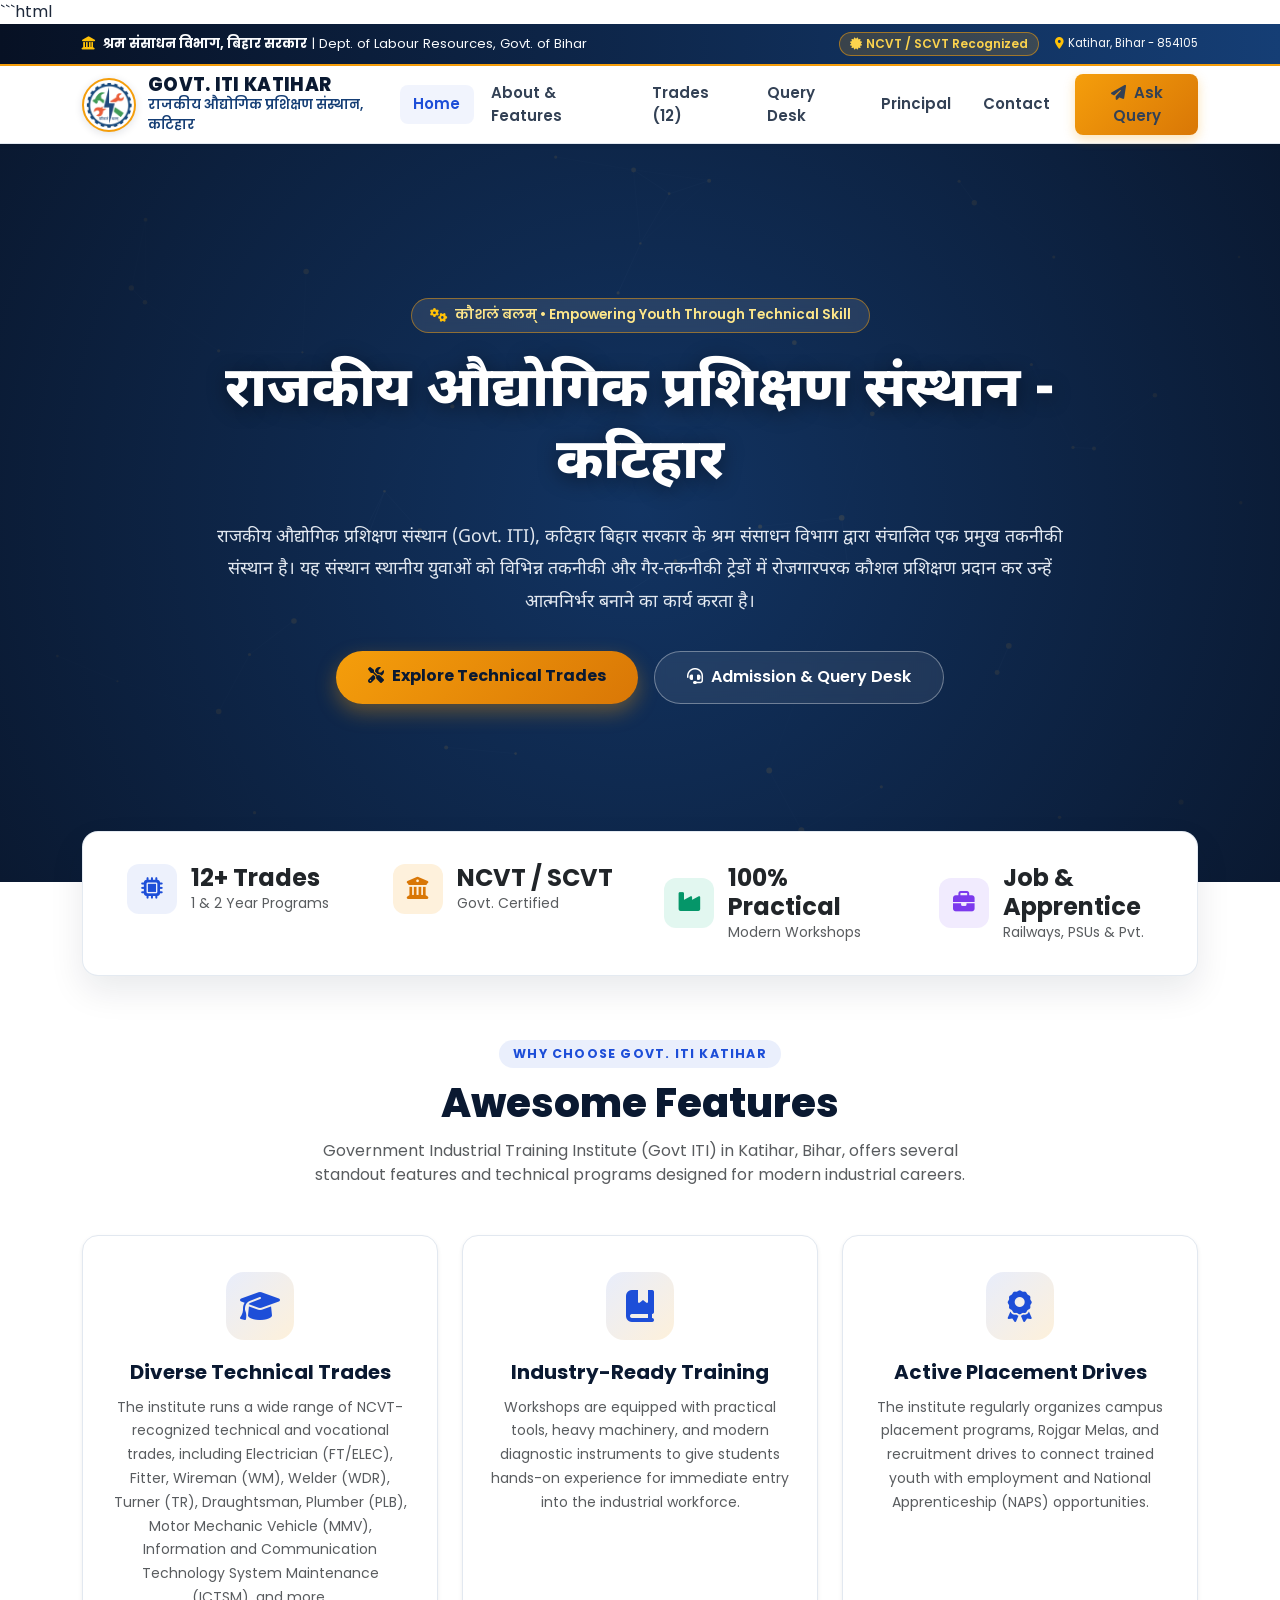
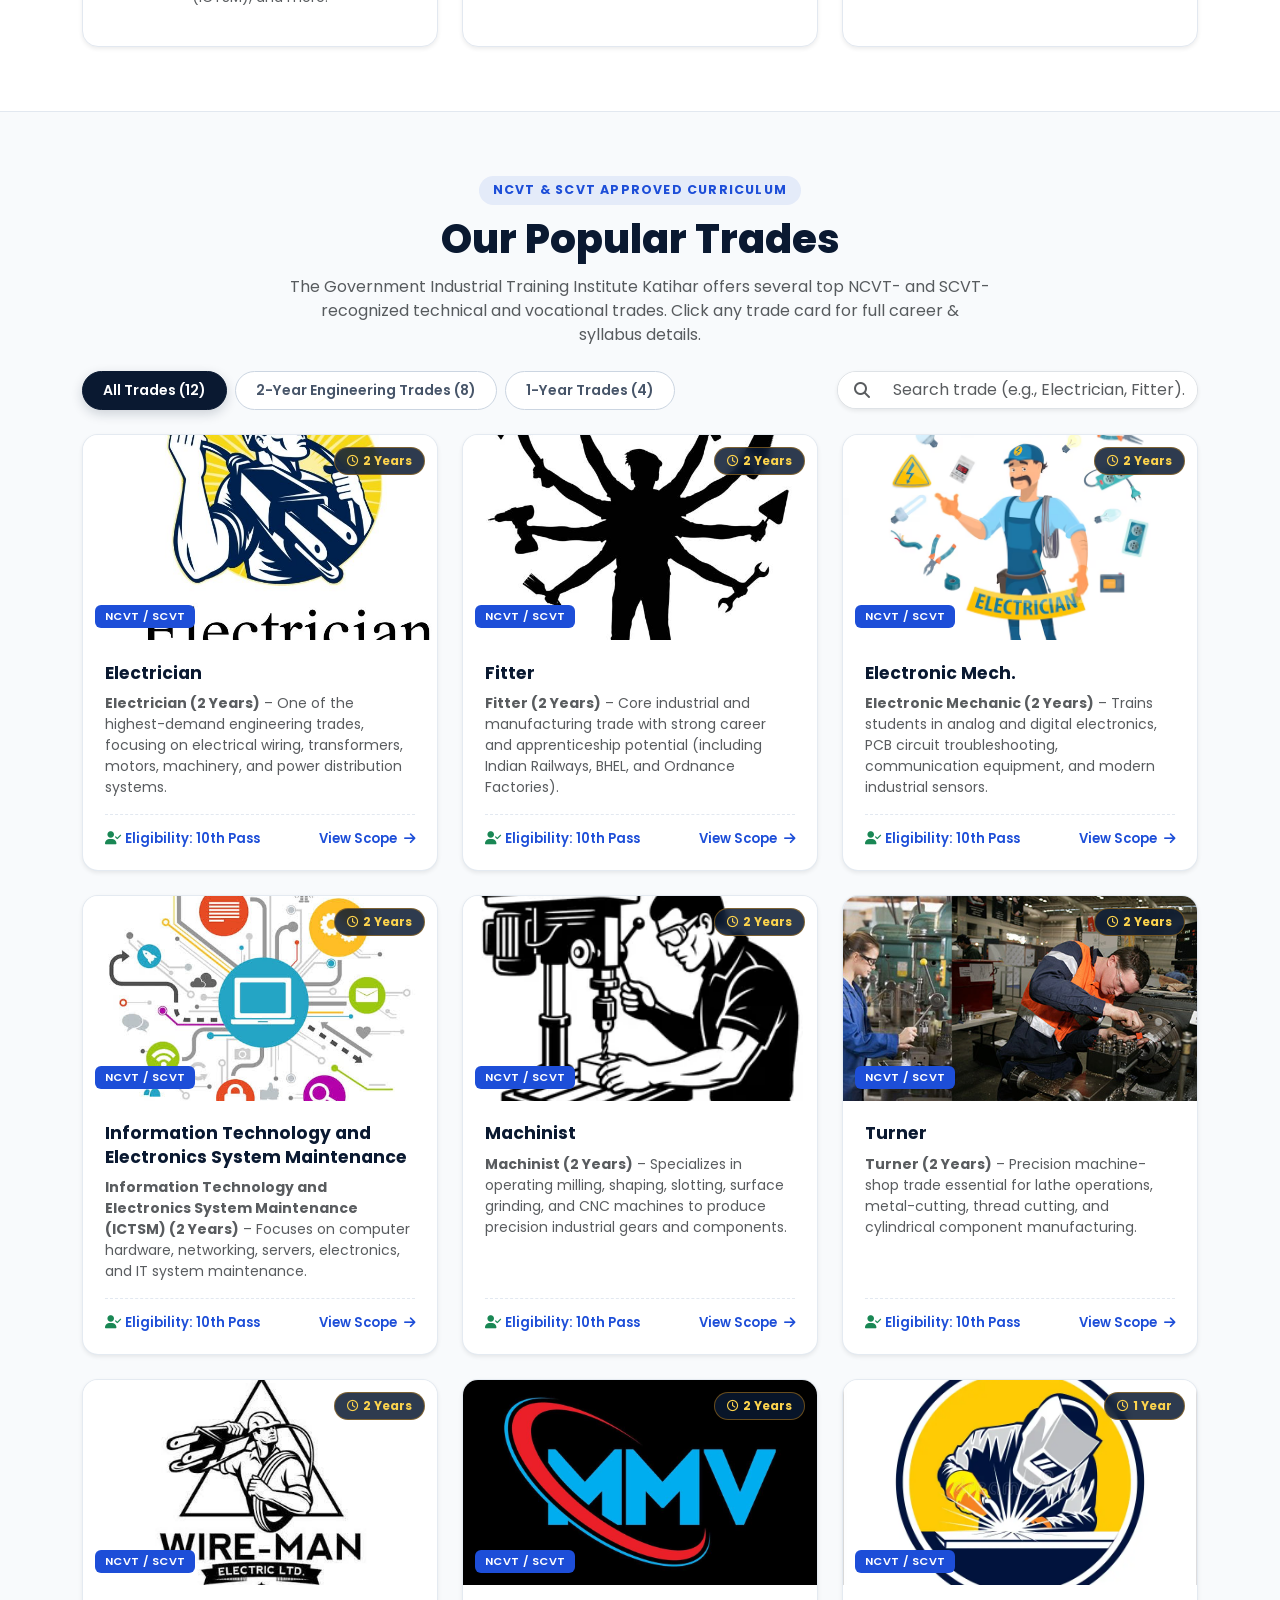
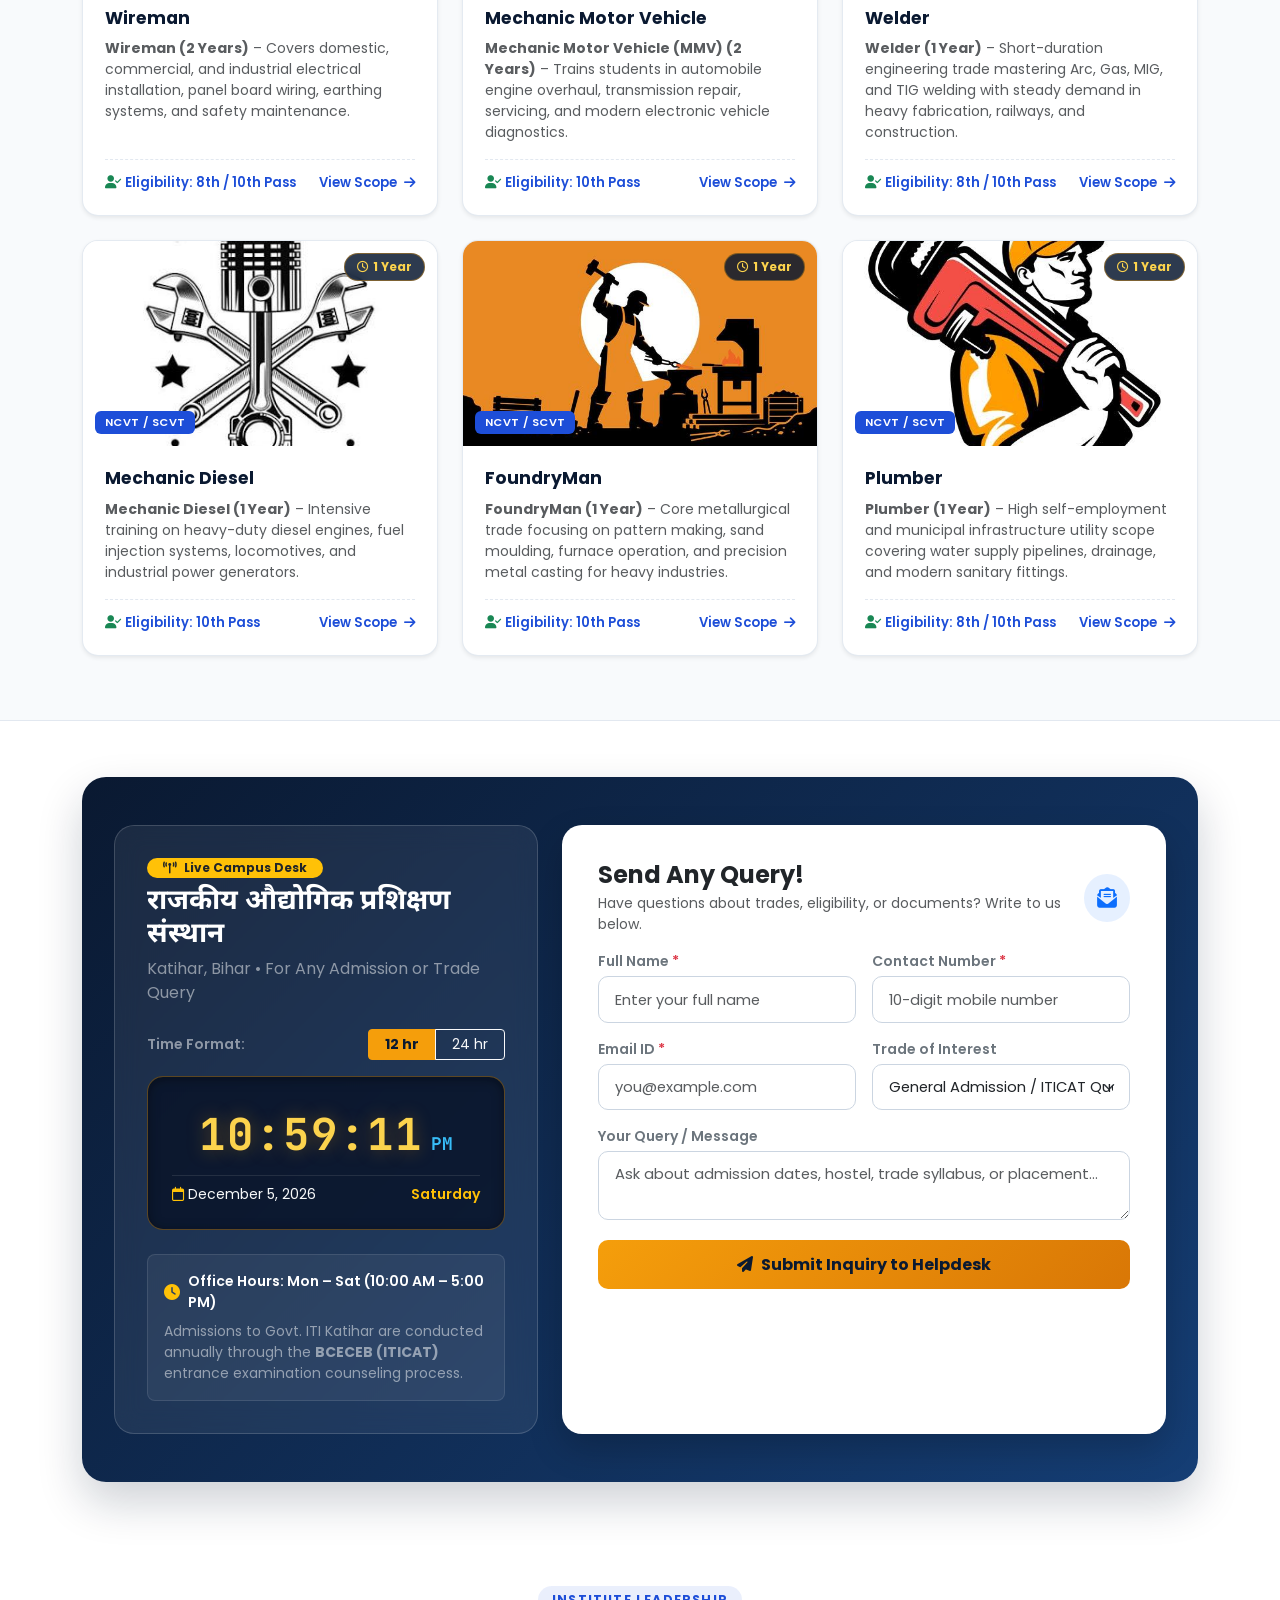
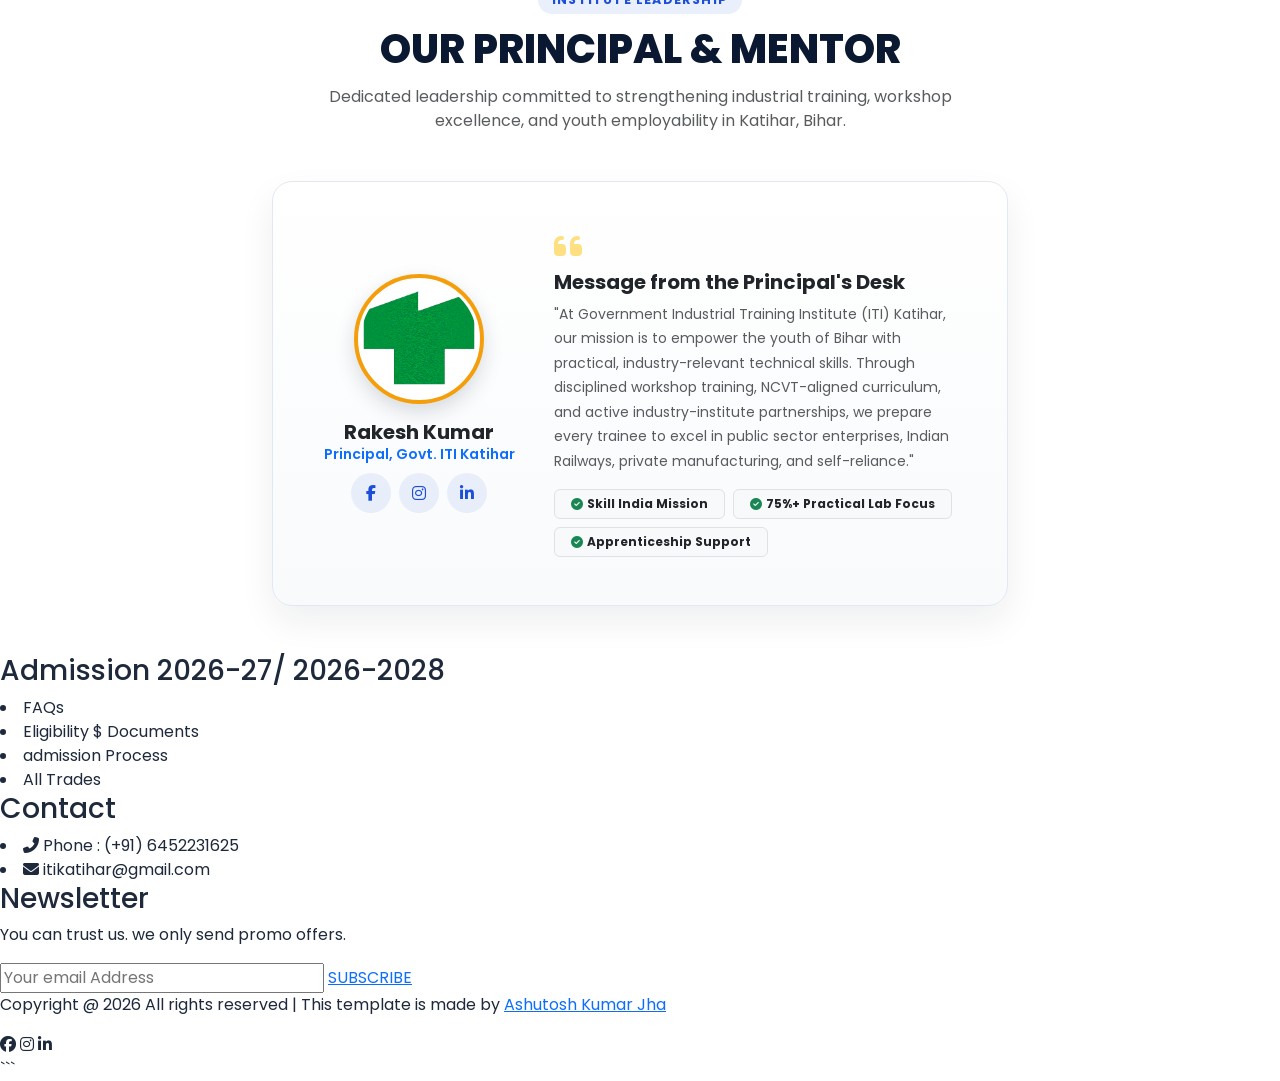
==== commit b7f7a622: "Update index.html" ====
--- a/index.html
+++ b/index.html
@@ -1,376 +1,1598 @@
+```html
 <!DOCTYPE html>
 <html lang="en">
 <head>
     <meta charset="UTF-8">
     <meta name="viewport" content="width=device-width, initial-scale=1.0">
-    <title>GOVT. ITI KATIHAR</title>
-
-    <!-- Bootstrap 5 CDN CSS -->
+    <title>GOVT. ITI KATIHAR | राजकीय औद्योगिक प्रशिक्षण संस्थान - कटिहार</title>
+
+    <!-- Google Fonts: Poppins (English) & Noto Sans Devanagari (Hindi) & JetBrains Mono (Clock) -->
+    <link rel="preconnect" href="https://fonts.googleapis.com">
+    <link rel="preconnect" href="https://fonts.gstatic.com" crossorigin>
+    <link href="https://fonts.googleapis.com/css2?family=JetBrains+Mono:wght@500;700&family=Noto+Sans+Devanagari:wght@400;500;600;700;800&family=Poppins:wght@300;400;500;600;700;800&display=swap" rel="stylesheet">
+
+    <!-- Bootstrap 5.3.3 CDN CSS -->
     <link href="https://cdn.jsdelivr.net/npm/bootstrap@5.3.3/dist/css/bootstrap.min.css" rel="stylesheet" integrity="sha384-QWTKZyjpPEjISv5WaRU9OFeRpok6YctnYmDr5pNlyT2bRjXh0JMhjY6hW+ALEwIH" crossorigin="anonymous">
 
-    <!-- Font Awesome CDN link -->
-    <link rel="stylesheet" href="https://cdnjs.cloudflare.com/ajax/libs/font-awesome/6.1.1/css/all.min.css" />
-
-    <!-- External CSS -->
-    
-
-    <!-- JQuery CDN link -->
+    <!-- Font Awesome 6 CDN -->
+    <link rel="stylesheet" href="https://cdnjs.cloudflare.com/ajax/libs/font-awesome/6.5.1/css/all.min.css" />
+
+    <!-- JQuery CDN (Preserved for compatibility with original scripts) -->
     <script src="https://code.jquery.com/jquery-3.6.0.min.js" integrity="sha256-/xUj+3OJU5yExlq6GSYGSHk7tPXikynS7ogEvDej/m4=" crossorigin="anonymous"></script>
+
+    <!-- Custom Institutional Styling -->
+    <style>
+        :root {
+            --iti-navy: #0a1931;
+            --iti-blue: #153e75;
+            --iti-royal: #1d4ed8;
+            --iti-amber: #f59e0b;
+            --iti-amber-dark: #d97706;
+            --iti-light: #f8fafc;
+            --iti-slate: #64748b;
+            --iti-border: #e2e8f0;
+        }
+
+        html {
+            scroll-behavior: smooth;
+            scroll-padding-top: 85px;
+        }
+
+        body {
+            font-family: 'Poppins', 'Noto Sans Devanagari', sans-serif;
+            color: #1e293b;
+            background-color: #ffffff;
+            overflow-x: hidden;
+        }
+
+        /* Top Institutional Announcement Bar */
+        .top-gov-bar {
+            background: linear-gradient(90deg, #071124 0%, #153e75 100%);
+            color: #f8fafc;
+            font-size: 0.82rem;
+            border-bottom: 2px solid var(--iti-amber);
+        }
+
+        .top-gov-bar a {
+            color: #cbd5e1;
+            text-decoration: none;
+            transition: color 0.2s ease;
+        }
+
+        .top-gov-bar a:hover {
+            color: var(--iti-amber);
+        }
+
+        .ncvt-pill {
+            background: rgba(245, 158, 11, 0.18);
+            border: 1px solid rgba(245, 158, 11, 0.55);
+            color: #fcd34d;
+            font-weight: 600;
+            padding: 2px 10px;
+            border-radius: 50px;
+            font-size: 0.75rem;
+        }
+
+        /* Sticky Navbar */
+        .navbar {
+            background-color: rgba(255, 255, 255, 0.97) !important;
+            backdrop-filter: blur(10px);
+            border-bottom: 1px solid var(--iti-border);
+            transition: all 0.3s ease;
+        }
+
+        .brand-logo-wrap {
+            display: flex;
+            align-items: center;
+            gap: 12px;
+            text-decoration: none;
+        }
+
+        .logo {
+            width: 54px;
+            height: 54px;
+            object-fit: contain;
+            border-radius: 50%;
+            border: 2px solid var(--iti-amber);
+            padding: 2px;
+            background: #fff;
+            box-shadow: 0 2px 8px rgba(10, 25, 49, 0.12);
+        }
+
+        .brand-title-en {
+            font-size: 1.15rem;
+            font-weight: 800;
+            color: var(--iti-navy);
+            letter-spacing: 0.3px;
+            line-height: 1.15;
+            margin: 0;
+        }
+
+        .brand-title-hi {
+            font-size: 0.82rem;
+            font-weight: 600;
+            color: var(--iti-blue);
+            margin: 0;
+        }
+
+        .navbar-nav .nav-link {
+            font-weight: 600;
+            font-size: 0.94rem;
+            color: #334155 !important;
+            padding: 0.5rem 0.85rem !important;
+            border-radius: 8px;
+            transition: all 0.25s ease;
+            position: relative;
+        }
+
+        .navbar-nav .nav-link:hover,
+        .navbar-nav .nav-link.active {
+            color: var(--iti-royal) !important;
+            background-color: rgba(29, 78, 216, 0.06);
+        }
+
+        .btn-nav-cta {
+            background: linear-gradient(135deg, var(--iti-amber) 0%, var(--iti-amber-dark) 100%);
+            color: #0a1931 !important;
+            font-weight: 700;
+            border-radius: 50px;
+            padding: 0.5rem 1.25rem !important;
+            box-shadow: 0 4px 12px rgba(245, 158, 11, 0.3);
+            border: none;
+            transition: transform 0.2s ease, box-shadow 0.2s ease;
+        }
+
+        .btn-nav-cta:hover {
+            transform: translateY(-2px);
+            box-shadow: 0 6px 16px rgba(245, 158, 11, 0.45);
+            color: #000 !important;
+        }
+
+        /* Hero Video & Animated Blueprint Header */
+        header.hero-header {
+            position: relative;
+            background-color: var(--iti-navy);
+            min-height: 82vh;
+            width: 100%;
+            overflow: hidden;
+            display: flex;
+            align-items: center;
+            padding: 4.5rem 0 6rem 0;
+        }
+
+        header.hero-header video {
+            position: absolute;
+            top: 50%;
+            left: 50%;
+            min-width: 100%;
+            min-height: 100%;
+            width: auto;
+            height: auto;
+            z-index: 1;
+            transform: translateX(-50%) translateY(-50%);
+            object-fit: cover;
+            opacity: 0.35;
+        }
+
+        #heroCanvas {
+            position: absolute;
+            inset: 0;
+            width: 100%;
+            height: 100%;
+            z-index: 2;
+            pointer-events: none;
+        }
+
+        header.hero-header .overlay {
+            position: absolute;
+            inset: 0;
+            background: radial-gradient(circle at center, rgba(21, 62, 117, 0.72) 0%, rgba(10, 25, 49, 0.94) 100%);
+            z-index: 3;
+        }
+
+        header.hero-header .hero-content {
+            position: relative;
+            z-index: 4;
+        }
+
+        .gov-crest-badge {
+            display: inline-flex;
+            align-items: center;
+            gap: 8px;
+            background: rgba(255, 255, 255, 0.1);
+            border: 1px solid rgba(245, 158, 11, 0.5);
+            color: #fde68a;
+            padding: 6px 18px;
+            border-radius: 50px;
+            font-size: 0.85rem;
+            font-weight: 600;
+            backdrop-filter: blur(6px);
+            margin-bottom: 1.5rem;
+        }
+
+        .hero-hindi-title {
+            font-family: 'Noto Sans Devanagari', 'Poppins', sans-serif;
+            font-weight: 800;
+            line-height: 1.3;
+            text-shadow: 0 4px 20px rgba(0, 0, 0, 0.45);
+            letter-spacing: -0.3px;
+        }
+
+        .hero-hindi-lead {
+            font-family: 'Noto Sans Devanagari', 'Poppins', sans-serif;
+            max-width: 850px;
+            margin: 1.25rem auto 2rem auto;
+            color: #e2e8f0;
+            font-size: 1.12rem;
+            line-height: 1.8;
+            font-weight: 400;
+        }
+
+        .btn-hero-primary {
+            background: linear-gradient(135deg, var(--iti-amber) 0%, var(--iti-amber-dark) 100%);
+            color: #0a1931;
+            font-weight: 700;
+            padding: 0.85rem 2rem;
+            border-radius: 50px;
+            border: none;
+            box-shadow: 0 8px 20px rgba(245, 158, 11, 0.35);
+            transition: all 0.25s ease;
+        }
+
+        .btn-hero-primary:hover {
+            transform: translateY(-3px);
+            box-shadow: 0 12px 25px rgba(245, 158, 11, 0.5);
+            color: #000;
+        }
+
+        .btn-hero-outline {
+            background: rgba(255, 255, 255, 0.08);
+            color: #ffffff;
+            font-weight: 600;
+            padding: 0.85rem 2rem;
+            border-radius: 50px;
+            border: 1px solid rgba(255, 255, 255, 0.35);
+            backdrop-filter: blur(6px);
+            transition: all 0.25s ease;
+        }
+
+        .btn-hero-outline:hover {
+            background: #ffffff;
+            color: var(--iti-navy);
+            transform: translateY(-3px);
+        }
+
+        /* Quick Stats Floating Strip */
+        .stats-strip-wrapper {
+            margin-top: -3.2rem;
+            position: relative;
+            z-index: 10;
+        }
+
+        .stats-card {
+            background: #ffffff;
+            border-radius: 16px;
+            box-shadow: 0 15px 35px rgba(10, 25, 49, 0.09);
+            border: 1px solid rgba(226, 232, 240, 0.9);
+            padding: 1.5rem 1rem;
+        }
+
+        .stat-item {
+            display: flex;
+            align-items: center;
+            justify-content: center;
+            gap: 14px;
+            padding: 0.5rem 1rem;
+        }
+
+        .stat-icon {
+            width: 50px;
+            height: 50px;
+            border-radius: 12px;
+            background: rgba(29, 78, 216, 0.08);
+            color: var(--iti-royal);
+            display: flex;
+            align-items: center;
+            justify-content: center;
+            font-size: 1.35rem;
+            flex-shrink: 0;
+        }
+
+        /* Section Headings */
+        .section-badge {
+            display: inline-block;
+            background: rgba(29, 78, 216, 0.09);
+            color: var(--iti-royal);
+            font-weight: 700;
+            font-size: 0.78rem;
+            text-transform: uppercase;
+            letter-spacing: 1.2px;
+            padding: 5px 14px;
+            border-radius: 50px;
+            margin-bottom: 0.65rem;
+        }
+
+        .section-heading {
+            font-weight: 800;
+            color: var(--iti-navy);
+            position: relative;
+            margin-bottom: 0.75rem;
+        }
+
+        /* Features Section (#features) */
+        .fea-box {
+            background: #ffffff;
+            border-radius: 16px !important;
+            border: 1px solid var(--iti-border) !important;
+            padding: 2.25rem 1.75rem !important;
+            transition: all 0.3s cubic-bezier(0.16, 1, 0.3, 1);
+            position: relative;
+            overflow: hidden;
+        }
+
+        .fea-box::before {
+            content: '';
+            position: absolute;
+            top: 0;
+            left: 0;
+            width: 100%;
+            height: 4px;
+            background: linear-gradient(90deg, var(--iti-royal), var(--iti-amber));
+            transform: scaleX(0);
+            transform-origin: left;
+            transition: transform 0.35s ease;
+        }
+
+        .fea-box:hover {
+            transform: translateY(-8px);
+            box-shadow: 0 20px 35px rgba(10, 25, 49, 0.08) !important;
+            border-color: rgba(29, 78, 216, 0.25) !important;
+        }
+
+        .fea-box:hover::before {
+            transform: scaleX(1);
+        }
+
+        .fea-icon-circle {
+            width: 68px;
+            height: 68px;
+            border-radius: 18px;
+            background: linear-gradient(135deg, rgba(29, 78, 216, 0.1) 0%, rgba(245, 158, 11, 0.15) 100%);
+            color: var(--iti-royal);
+            display: inline-flex;
+            align-items: center;
+            justify-content: center;
+            margin-bottom: 1.25rem;
+            transition: all 0.3s ease;
+        }
+
+        .fea-box:hover .fea-icon-circle {
+            background: var(--iti-royal);
+            color: #ffffff;
+            transform: rotate(-5deg) scale(1.05);
+        }
+
+        .fea-box h3 {
+            font-size: 1.25rem;
+            font-weight: 700;
+            color: var(--iti-navy);
+            margin-bottom: 0.75rem;
+        }
+
+        /* Courses / Trades Section (#course) */
+        .trades-section-wrapper {
+            background-color: #f8fafc;
+            border-top: 1px solid var(--iti-border);
+            border-bottom: 1px solid var(--iti-border);
+        }
+
+        .filter-btn {
+            border-radius: 50px;
+            padding: 0.5rem 1.25rem;
+            font-weight: 600;
+            font-size: 0.88rem;
+            border: 1px solid #cbd5e1;
+            background: #ffffff;
+            color: #475569;
+            transition: all 0.2s ease;
+        }
+
+        .filter-btn:hover,
+        .filter-btn.active {
+            background: var(--iti-navy);
+            color: #ffffff;
+            border-color: var(--iti-navy);
+            box-shadow: 0 4px 12px rgba(10, 25, 49, 0.18);
+        }
+
+        .courses.card {
+            border-radius: 16px;
+            overflow: hidden;
+            background: #ffffff;
+            border: 1px solid rgba(226, 232, 240, 0.9) !important;
+            transition: all 0.3s cubic-bezier(0.16, 1, 0.3, 1);
+            cursor: pointer;
+        }
+
+        .courses.card:hover {
+            transform: translateY(-7px);
+            box-shadow: 0 18px 32px rgba(10, 25, 49, 0.12) !important;
+            border-color: rgba(29, 78, 216, 0.35) !important;
+        }
+
+        .trade-img-wrap {
+            position: relative;
+            height: 205px;
+            overflow: hidden;
+            background-color: #1e293b;
+        }
+
+        .trade-img-wrap img {
+            width: 100%;
+            height: 100%;
+            object-fit: cover;
+            transition: transform 0.5s ease;
+        }
+
+        .courses.card:hover .trade-img-wrap img {
+            transform: scale(1.07);
+        }
+
+        .trade-badge-duration {
+            position: absolute;
+            top: 12px;
+            right: 12px;
+            background: rgba(10, 25, 49, 0.85);
+            backdrop-filter: blur(4px);
+            color: #fcd34d;
+            font-size: 0.75rem;
+            font-weight: 700;
+            padding: 4px 12px;
+            border-radius: 50px;
+            border: 1px solid rgba(245, 158, 11, 0.4);
+        }
+
+        .trade-badge-ncvt {
+            position: absolute;
+            bottom: 12px;
+            left: 12px;
+            background: var(--iti-royal);
+            color: #ffffff;
+            font-size: 0.7rem;
+            font-weight: 600;
+            padding: 3px 10px;
+            border-radius: 6px;
+            letter-spacing: 0.4px;
+        }
+
+        .courses .card-body {
+            padding: 1.35rem;
+            display: flex;
+            flex-direction: column;
+        }
+
+        .courses .card-title {
+            font-size: 1.08rem;
+            color: var(--iti-navy);
+            margin-bottom: 0.5rem;
+            line-height: 1.35;
+        }
+
+        .trade-card-footer {
+            margin-top: auto;
+            padding-top: 0.85rem;
+            border-top: 1px dashed #e2e8f0;
+            display: flex;
+            align-items: center;
+            justify-content: space-between;
+            font-size: 0.82rem;
+            font-weight: 600;
+            color: var(--iti-royal);
+        }
+
+        /* Registration & Live Clock Section (#registration) */
+        #registration {
+            background: linear-gradient(135deg, #0a1931 0%, #153e75 100%);
+            border-radius: 24px;
+            padding: 3rem 2rem;
+            color: #ffffff;
+            box-shadow: 0 20px 45px rgba(10, 25, 49, 0.2);
+            position: relative;
+            overflow: hidden;
+        }
+
+        .reminder-card {
+            background: rgba(255, 255, 255, 0.07);
+            backdrop-filter: blur(12px);
+            border: 1px solid rgba(255, 255, 255, 0.16);
+            border-radius: 20px;
+            padding: 2rem;
+            height: 100%;
+        }
+
+        .clock-display-box {
+            background: rgba(7, 17, 36, 0.75);
+            border: 1px solid rgba(245, 158, 11, 0.35);
+            border-radius: 16px;
+            padding: 1.5rem;
+            box-shadow: inset 0 2px 12px rgba(0, 0, 0, 0.4);
+        }
+
+        #time {
+            font-family: 'JetBrains Mono', monospace;
+            font-size: clamp(2rem, 4vw, 2.75rem);
+            color: #fcd34d;
+            letter-spacing: 2px;
+            text-shadow: 0 0 18px rgba(245, 158, 11, 0.35);
+        }
+
+        #ampm {
+            font-family: 'JetBrains Mono', monospace;
+            font-weight: 700;
+            color: #38bdf8;
+            font-size: 1.1rem;
+        }
+
+        .activeToggle {
+            background-color: var(--iti-amber) !important;
+            color: #0a1931 !important;
+            border-color: var(--iti-amber) !important;
+            font-weight: 700 !important;
+        }
+
+        .query-form-card {
+            background: #ffffff;
+            color: #1e293b;
+            border-radius: 20px;
+            padding: 2.25rem;
+            box-shadow: 0 15px 35px rgba(0, 0, 0, 0.2);
+            height: 100%;
+        }
+
+        .query-form-card .form-control,
+        .query-form-card .form-select {
+            border-radius: 10px;
+            padding: 0.7rem 1rem;
+            border: 1px solid #cbd5e1;
+            font-size: 0.92rem;
+        }
+
+        .query-form-card .form-control:focus,
+        .query-form-card .form-select:focus {
+            border-color: var(--iti-royal);
+            box-shadow: 0 0 0 3px rgba(29, 78, 216, 0.15);
+        }
+
+        .yellow.btn {
+            background: linear-gradient(135deg, var(--iti-amber) 0%, var(--iti-amber-dark) 100%);
+            border: none;
+            color: #0a1931;
+            font-weight: 700;
+            padding: 0.8rem 2rem;
+            border-radius: 10px;
+            transition: all 0.25s ease;
+        }
+
+        .yellow.btn:hover {
+            transform: translateY(-2px);
+            box-shadow: 0 8px 20px rgba(245, 158, 11, 0.4);
+            color: #000;
+        }
+
+        /* Leadership / Principal Section (#experts) */
+        .principal-card {
+            border-radius: 20px;
+            border: 1px solid var(--iti-border);
+            background: linear-gradient(180deg, #ffffff 0%, #f8fafc 100%);
+            box-shadow: 0 15px 35px rgba(10, 25, 49, 0.07);
+            overflow: hidden;
+            transition: transform 0.3s ease;
+        }
+
+        .principal-avatar-wrap {
+            position: relative;
+            display: inline-block;
+        }
+
+        .principal-avatar {
+            width: 130px;
+            height: 130px;
+            object-fit: cover;
+            border-radius: 50%;
+            border: 4px solid var(--iti-amber);
+            padding: 3px;
+            background: #ffffff;
+            box-shadow: 0 8px 20px rgba(10, 25, 49, 0.15);
+        }
+
+        .pro-links a {
+            width: 40px;
+            height: 40px;
+            border-radius: 50%;
+            background: rgba(29, 78, 216, 0.08);
+            color: var(--iti-royal);
+            display: inline-flex;
+            align-items: center;
+            justify-content: center;
+            text-decoration: none;
+            transition: all 0.25s ease;
+        }
+
+        .pro-links a:hover {
+            background: var(--iti-royal);
+            color: #ffffff;
+            transform: translateY(-3px);
+        }
+
+        /* Footer Styling */
+        .iti-footer {
+            background-color: #071124;
+            color: #cbd5e1;
+            border-top: 4px solid var(--iti-amber);
+        }
+
+        .iti-footer h5 {
+            color: #ffffff;
+            font-weight: 700;
+            font-size: 1.05rem;
+            margin-bottom: 1.25rem;
+            position: relative;
+            padding-bottom: 0.6rem;
+        }
+
+        .iti-footer h5::after {
+            content: '';
+            position: absolute;
+            bottom: 0;
+            left: 0;
+            width: 40px;
+            height: 3px;
+            background-color: var(--iti-amber);
+            border-radius: 2px;
+        }
+
+        .footer-links {
+            list-style: none;
+            padding: 0;
+            margin: 0;
+        }
+
+        .footer-links li {
+            margin-bottom: 0.6rem;
+        }
+
+        .footer-links a {
+            color: #94a3b8;
+            text-decoration: none;
+            font-size: 0.9rem;
+            transition: all 0.2s ease;
+            display: inline-flex;
+            align-items: center;
+            gap: 8px;
+        }
+
+        .footer-links a:hover {
+            color: var(--iti-amber);
+            transform: translateX(4px);
+        }
+
+        /* Back to top button */
+        #backToTop {
+            position: fixed;
+            bottom: 24px;
+            right: 24px;
+            width: 46px;
+            height: 46px;
+            border-radius: 50%;
+            background: var(--iti-amber);
+            color: var(--iti-navy);
+            border: none;
+            box-shadow: 0 6px 18px rgba(10, 25, 49, 0.25);
+            display: none;
+            align-items: center;
+            justify-content: center;
+            font-size: 1.1rem;
+            z-index: 999;
+            cursor: pointer;
+            transition: all 0.25s ease;
+        }
+
+        #backToTop:hover {
+            background: var(--iti-navy);
+            color: #ffffff;
+            transform: translateY(-3px);
+        }
+
+        @media (max-width: 767.98px) {
+            header.hero-header {
+                min-height: 75vh;
+                padding: 3rem 0 4.5rem 0;
+            }
+            .hero-hindi-title {
+                font-size: 1.95rem;
+            }
+            .hero-hindi-lead {
+                font-size: 0.98rem;
+            }
+            #registration {
+                padding: 1.75rem 1.15rem;
+                border-radius: 16px;
+            }
+            .reminder-card,
+            .query-form-card {
+                padding: 1.5rem;
+            }
+        }
+    </style>
 </head>
 <body>
 
-    <!-- Navigation start -->
-    <nav class="navbar navbar-expand-lg navbar-light bg-white sticky-top shadow-sm px-3">
-        <div class="container-fluid">
-            <!-- Logo -->
-            <a class="navbar-brand" href="index.html">
-                <img src="img/logo.jpg" class="logo" alt="Logo" height="50">
+    <!-- Top Government Affiliation Bar -->
+    <div class="top-gov-bar py-2 px-3">
+        <div class="container d-flex flex-wrap justify-content-between align-items-center gap-2">
+            <div class="d-flex align-items-center gap-2 flex-wrap">
+                <i class="fa-solid fa-landmark text-warning"></i>
+                <span><strong>श्रम संसाधन विभाग, बिहार सरकार</strong> <span class="d-none d-md-inline">| Dept. of Labour Resources, Govt. of Bihar</span></span>
+            </div>
+            <div class="d-flex align-items-center gap-3">
+                <span class="ncvt-pill"><i class="fa-solid fa-certificate me-1"></i>NCVT / SCVT Recognized</span>
+                <span class="d-none d-sm-inline text-light small"><i class="fa-solid fa-location-dot text-warning me-1"></i>Katihar, Bihar - 854105</span>
+            </div>
+        </div>
+    </div>
+
+    <!-- Navigation Start -->
+    <nav class="navbar navbar-expand-lg navbar-light sticky-top shadow-sm py-2 px-2">
+        <div class="container">
+            <!-- Brand Logo & Name -->
+            <a class="brand-logo-wrap" href="#home">
+                <img src="img/logo.jpg" class="logo" alt="Govt. ITI Katihar Logo"
+                     onerror="this.onerror=null; this.src='data:image/svg+xml;utf8,<svg xmlns=%22http://www.w3.org/2000/svg%22 viewBox=%220 0 100 100%22><circle cx=%2250%22 cy=%2250%22 r=%2246%22 fill=%22%230a1931%22 stroke=%22%23f59e0b%22 stroke-width=%224%22/><path d=%22M50 18 L55 28 L66 26 L64 37 L74 42 L67 51 L73 61 L62 64 L61 75 L50 71 L39 75 L38 64 L27 61 L33 51 L26 42 L36 37 L34 26 L45 28 Z%22 fill=%22none%22 stroke=%22%23f59e0b%22 stroke-width=%223%22/><text x=%2250%22 y=%2255%22 font-family=%22Arial%22 font-size=%2218%22 font-weight=%22bold%22 fill=%22%23ffffff%22 text-anchor=%22middle%22>ITI</text></svg>';">
+                <div>
+                    <p class="brand-title-en">GOVT. ITI KATIHAR</p>
+                    <p class="brand-title-hi">राजकीय औद्योगिक प्रशिक्षण संस्थान, कटिहार</p>
+                </div>
             </a>
 
             <!-- Mobile Menu Toggle Button -->
-            <button class="navbar-toggler border-0" type="button" data-bs-toggle="collapse" data-bs-target="#navbarNav" aria-controls="navbarNav" aria-expanded="false" aria-label="Toggle navigation">
+            <button class="navbar-toggler border-0 shadow-none" type="button" data-bs-toggle="collapse" data-bs-target="#navbarNav" aria-controls="navbarNav" aria-expanded="false" aria-label="Toggle navigation">
                 <span class="navbar-toggler-icon" id="menu-btn"></span>
             </button>
 
             <!-- Navigation Links -->
             <div class="collapse navbar-collapse justify-content-end navigation" id="navbarNav">
-                <ul class="navbar-nav align-items-lg-center gap-lg-3">
+                <ul class="navbar-nav align-items-lg-center gap-lg-1 mt-3 mt-lg-0">
                     <li class="nav-item">
-                        <a class="nav-link active" href="index.html">Home</a>
+                        <a class="nav-link active" href="#home">Home</a>
                     </li>
                     <li class="nav-item">
-                        <a class="nav-link" href="about.html">About Us</a>
+                        <a class="nav-link" href="#features">About &amp; Features</a>
                     </li>
                     <li class="nav-item">
-                        <a class="nav-link" href="blog.html">Blog</a>
+                        <a class="nav-link" href="#course">Trades (12)</a>
                     </li>
                     <li class="nav-item">
-                        <a class="nav-link" href="courses.html">Trades</a>
+                        <a class="nav-link" href="#registration">Query Desk</a>
                     </li>
                     <li class="nav-item">
-                        <a class="nav-link" href="contact.html">Contact</a>
+                        <a class="nav-link" href="#experts">Principal</a>
+                    </li>
+                    <li class="nav-item">
+                        <a class="nav-link" href="#content-footer">Contact</a>
+                    </li>
+                    <li class="nav-item ms-lg-2 mt-2 mt-lg-0">
+                        <a class="nav-link btn-nav-cta text-center" href="#registration">
+                            <i class="fa-solid fa-paper-plane me-1"></i> Ask Query
+                        </a>
                     </li>
                 </ul>
             </div>
         </div>
     </nav>
-    <!-- Navigation ends -->
-
-
-    <!-- Hero section starts from here -->
-    <section id="home" class="container-fluid text-white text-center">
-        
-        <!-- <div class="card bg-dark text-white border-0">
-            <!-- The responsive background image -->
-            <img src="img/back.jpg" class="card-img" alt="Background Image">
-            
-            <!-- The overlay element containing your text -->
-            <div class="card-img-overlay d-flex flex-column justify-content-center align-items-center text-center">
-               <div class="col-lg-8">
-                <h2 class="display-5 fw-bold mb-3">
-                    राजकीय औद्योगिक प्रशिक्षण संस्थान - कटिहार 
-                </h2>
-                <p class="lead  mb-4">
-                    राजकीय औद्योगिक प्रशिक्षण संस्थान (Govt. ITI), कटिहार बिहार सरकार के श्रम संसाधन विभाग द्वारा संचालित एक प्रमुख तकनीकी संस्थान है। यह संस्थान स्थानीय युवाओं को विभिन्न तकनीकी और गैर-तकनीकी ट्रेडों में रोजगारपरक कौशल प्रशिक्षण प्रदान कर उन्हें आत्मनिर्भर बनाने का कार्य करता है।
-                </p>
-                <div class="btn d-flex justify-content-center gap-3">
-                    <a href="#" class="btn btn-primary blue px-4 py-2">Learn More</a>
-                    <a href="#" class="btn btn-warning yellow px-4 py-2">Visit Trades</a>
+    <!-- Navigation Ends -->
+
+    <!-- Hero Video & Animated Blueprint Header -->
+    <header id="home" class="hero-header">
+        <!-- Transparent dark gradient overlay -->
+        <div class="overlay"></div>
+
+        <!-- Animated technical canvas background (ensures rich visuals even without local video file) -->
+        <canvas id="heroCanvas"></canvas>
+
+        <!-- Original HTML5 video background element preserved -->
+        <video playsinline="playsinline" autoplay="autoplay" muted="muted" loop="loop">
+            <source src="video/stars.mp4" type="video/mp4">
+        </video>
+
+        <!-- Hero Content -->
+        <div class="container hero-content">
+            <div class="row justify-content-center text-center">
+                <div class="col-lg-10 text-white">
+                    <div class="gov-crest-badge">
+                        <i class="fa-solid fa-gears text-warning"></i>
+                        <span>कौशलं बलम् • Empowering Youth Through Technical Skill</span>
+                    </div>
+
+                    <h1 class="display-4 hero-hindi-title mb-3">
+                        राजकीय औद्योगिक प्रशिक्षण संस्थान - कटिहार
+                    </h1>
+
+                    <p class="hero-hindi-lead">
+                        राजकीय औद्योगिक प्रशिक्षण संस्थान (Govt. ITI), कटिहार बिहार सरकार के श्रम संसाधन विभाग द्वारा संचालित एक प्रमुख तकनीकी संस्थान है। यह संस्थान स्थानीय युवाओं को विभिन्न तकनीकी और गैर-तकनीकी ट्रेडों में रोजगारपरक कौशल प्रशिक्षण प्रदान कर उन्हें आत्मनिर्भर बनाने का कार्य करता है।
+                    </p>
+
+                    <div class="d-flex flex-wrap justify-content-center gap-3 mt-4">
+                        <a href="#course" class="btn btn-hero-primary">
+                            <i class="fa-solid fa-screwdriver-wrench me-2"></i>Explore Technical Trades
+                        </a>
+                        <a href="#registration" class="btn btn-hero-outline">
+                            <i class="fa-solid fa-headset me-2"></i>Admission &amp; Query Desk
+                        </a>
+                    </div>
                 </div>
             </div>
+        </div>
+    </header>
+
+    <!-- Floating Quick-Stats Bar -->
+    <div class="container stats-strip-wrapper">
+        <div class="stats-card">
+            <div class="row g-3 text-center text-md-start">
+                <div class="col-6 col-lg-3 border-end-md">
+                    <div class="stat-item">
+                        <div class="stat-icon">
+                            <i class="fa-solid fa-microchip"></i>
+                        </div>
+                        <div>
+                            <h4 class="fw-bold mb-0 text-dark">12+ Trades</h4>
+                            <small class="text-muted">1 &amp; 2 Year Programs</small>
+                        </div>
+                    </div>
+                </div>
+                <div class="col-6 col-lg-3 border-end-lg">
+                    <div class="stat-item">
+                        <div class="stat-icon" style="background: rgba(245, 158, 11, 0.14); color: #d97706;">
+                            <i class="fa-solid fa-building-columns"></i>
+                        </div>
+                        <div>
+                            <h4 class="fw-bold mb-0 text-dark">NCVT / SCVT</h4>
+                            <small class="text-muted">Govt. Certified</small>
+                        </div>
+                    </div>
+                </div>
+                <div class="col-6 col-lg-3 border-end-md">
+                    <div class="stat-item">
+                        <div class="stat-icon" style="background: rgba(16, 185, 129, 0.12); color: #059669;">
+                            <i class="fa-solid fa-industry"></i>
+                        </div>
+                        <div>
+                            <h4 class="fw-bold mb-0 text-dark">100% Practical</h4>
+                            <small class="text-muted">Modern Workshops</small>
+                        </div>
+                    </div>
+                </div>
+                <div class="col-6 col-lg-3">
+                    <div class="stat-item">
+                        <div class="stat-icon" style="background: rgba(139, 92, 246, 0.12); color: #7c3aed;">
+                            <i class="fa-solid fa-briefcase"></i>
+                        </div>
+                        <div>
+                            <h4 class="fw-bold mb-0 text-dark">Job &amp; Apprentice</h4>
+                            <small class="text-muted">Railways, PSUs &amp; Pvt.</small>
+                        </div>
+                    </div>
+                </div>
             </div>
-        </div> -->
-     
-    </section>
-    <!-- Hero section ends from here -->
-
-
-    <!-- Features section starts from here -->
-    <section id="features" class="container py-5">
+        </div>
+    </div>
+
+    <!-- Features Section (#features) -->
+    <section id="features" class="container py-5 my-3">
         <div class="text-center mb-5">
-            <h1 class="fw-bold">Awesome Features</h1>
-            <p class="text-muted">Government Industrial Training Institute (Govt ITI) in Katihar, Bihar, offers several standout features and technical programs</p>
+            <span class="section-badge">Why Choose Govt. ITI Katihar</span>
+            <h1 class="section-heading display-6">Awesome Features</h1>
+            <p class="text-muted mx-auto" style="max-width: 680px;">
+                Government Industrial Training Institute (Govt ITI) in Katihar, Bihar, offers several standout features and technical programs designed for modern industrial careers.
+            </p>
         </div>
 
         <div class="row g-4 fea-base">
             <div class="col-md-4">
-                <div class="fea-box p-4 border rounded shadow-sm h-100 text-center">
-                    <i class="fas fa-graduation-cap fa-2x mb-3 text-primary"></i>
+                <div class="fea-box h-100 text-center shadow-sm">
+                    <div class="fea-icon-circle">
+                        <i class="fas fa-graduation-cap fa-2x"></i>
+                    </div>
                     <h3>Diverse Technical Trades</h3>
-                    <p class="text-muted small">
+                    <p class="text-muted small mb-0" style="line-height: 1.7;">
                         The institute runs a wide range of NCVT-recognized technical and vocational trades, including Electrician (FT/ELEC), Fitter, Wireman (WM), Welder (WDR), Turner (TR), Draughtsman, Plumber (PLB), Motor Mechanic Vehicle (MMV), Information and Communication Technology System Maintenance (ICTSM), and more.
                     </p>
                 </div>
             </div>
 
             <div class="col-md-4">
-                <div class="fea-box p-4 border rounded shadow-sm h-100 text-center">
-                    <i class="fa-solid fa-book-bookmark fa-2x mb-3 text-primary"></i>
+                <div class="fea-box h-100 text-center shadow-sm">
+                    <div class="fea-icon-circle">
+                        <i class="fa-solid fa-book-bookmark fa-2x"></i>
+                    </div>
                     <h3>Industry-Ready Training</h3>
-                    <p class="text-muted small">
-                         Workshops are equipped with practical tools and machinery to give students hands-on experience for immediate entry into the workforce.
+                    <p class="text-muted small mb-0" style="line-height: 1.7;">
+                        Workshops are equipped with practical tools, heavy machinery, and modern diagnostic instruments to give students hands-on experience for immediate entry into the industrial workforce.
                     </p>
                 </div>
             </div>
 
             <div class="col-md-4">
-                <div class="fea-box p-4 border rounded shadow-sm h-100 text-center">
-                    <i class="fas fa-award fa-2x mb-3 text-primary"></i>
+                <div class="fea-box h-100 text-center shadow-sm">
+                    <div class="fea-icon-circle">
+                        <i class="fas fa-award fa-2x"></i>
+                    </div>
                     <h3>Active Placement Drives</h3>
-                    <p class="text-muted small">
-                        The institute regularly organizes campus placement programs and recruitment drives to connect trained youth with employment and apprenticeship opportunities. 
+                    <p class="text-muted small mb-0" style="line-height: 1.7;">
+                        The institute regularly organizes campus placement programs, Rojgar Melas, and recruitment drives to connect trained youth with employment and National Apprenticeship (NAPS) opportunities.
                     </p>
                 </div>
             </div>
         </div>
     </section>
-    <!-- Features section ends from here -->
-
-
-    <!-- Courses section starts from here -->
-    <section id="course" class="container py-5 bg-light">
-        <div class="text-center mb-5">
-            <h1 class="fw-bold">Our Popular Trades</h1>
-            <p class="text-muted">The Government Industrial Training Institute Katihar offers several top NCVT- and SCVT-recognized technical and vocational trades</p>
-        </div>
-
-        <div class="row g-4 course-box">
-            <div class="col-md-4 col-sm-6">
-                <div onclick="window.location.href='course-inner.html'" class="courses card h-100 shadow-sm border-0 cursor-pointer" style="cursor: pointer;">
-                    <img src="img/c1.jpg" class="card-img-top object-fit-cover" alt="" style="height: 100%;">
-                    <div class="card-body details">
-                        <h6 class="card-title fw-bold">Electrician</h6>
-                        <p class="card-text text-muted small"><b>Electrician (2 Years) </b>One of the highest-demand engineering trades, focusing on electrical wiring, machinery, and power systems</p>
-                    </div>
-                </div>
+
+    <!-- Courses / Trades Section (#course) -->
+    <section id="course" class="trades-section-wrapper py-5">
+        <div class="container py-3">
+            <div class="text-center mb-4">
+                <span class="section-badge">NCVT &amp; SCVT Approved Curriculum</span>
+                <h1 class="section-heading display-6">Our Popular Trades</h1>
+                <p class="text-muted mx-auto" style="max-width: 700px;">
+                    The Government Industrial Training Institute Katihar offers several top NCVT- and SCVT-recognized technical and vocational trades. Click any trade card for full career &amp; syllabus details.
+                </p>
             </div>
 
-            <div class="col-md-4 col-sm-6">
-                <div class="courses card h-100 shadow-sm border-0">
-                    <img src="img/c2.jpg" class="card-img-top object-fit-cover" alt="" style="height: 100%;">
-                    <div class="card-body details">
-                        <h6 class="card-title fw-bold">Fitter</h6>
-                        <p class="card-text text-muted small"><b>Fitter (2 Years) </b>– Core industrial and manufacturing trade with strong career and apprenticeship potential (including Indian Railways).</p>
+            <!-- Interactive Filter Pills & Search Bar -->
+            <div class="row g-3 align-items-center justify-content-between mb-4">
+                <div class="col-lg-7 d-flex flex-wrap gap-2 justify-content-center justify-content-lg-start" id="tradeFilterGroup">
+                    <button type="button" class="filter-btn active" data-filter="all">All Trades (12)</button>
+                    <button type="button" class="filter-btn" data-filter="2-year">2-Year Engineering Trades (8)</button>
+                    <button type="button" class="filter-btn" data-filter="1-year">1-Year Trades (4)</button>
+                </div>
+                <div class="col-lg-4">
+                    <div class="input-group shadow-sm rounded-pill overflow-hidden bg-white border">
+                        <span class="input-group-text bg-white border-0 ps-3 text-muted">
+                            <i class="fa-solid fa-magnifying-glass"></i>
+                        </span>
+                        <input type="text" id="tradeSearchInput" class="form-control border-0 shadow-none" placeholder="Search trade (e.g., Electrician, Fitter)...">
                     </div>
                 </div>
             </div>
 
-            <div class="col-md-4 col-sm-6">
-                <div class="courses card h-100 shadow-sm border-0">
-                    <img src="img/c3.avif" class="card-img-top object-fit-cover" alt="" style="height: 100%;">
-                    <div class="card-body details">
-                        <h6 class="card-title fw-bold">Electronic Mech.</h6>
-                    </div>
-                </div>
+            <!-- 12 Trade Cards Grid -->
+            <div class="row g-4 course-box" id="tradesGrid">
+
+                <!-- 1. Electrician -->
+                <div class="col-lg-4 col-md-6 trade-item" data-duration="2-year" data-name="electrician electrical wiring power">
+                    <div class="courses card h-100 shadow-sm" onclick="openTradeModal('Electrician')">
+                        <div class="trade-img-wrap">
+                            <img src="img/c1.jpg" alt="Electrician Trade"
+                                 onerror="this.onerror=null; this.src='https://images.unsplash.com/photo-1621905251189-08b45d6a269e?auto=format&fit=crop&w=800&q=80';">
+                            <span class="trade-badge-duration"><i class="fa-regular fa-clock me-1"></i>2 Years</span>
+                            <span class="trade-badge-ncvt">NCVT / SCVT</span>
+                        </div>
+                        <div class="card-body details">
+                            <h6 class="card-title fw-bold">Electrician</h6>
+                            <p class="card-text text-muted small mb-3">
+                                <b>Electrician (2 Years)</b> – One of the highest-demand engineering trades, focusing on electrical wiring, transformers, motors, machinery, and power distribution systems.
+                            </p>
+                            <div class="trade-card-footer">
+                                <span><i class="fa-solid fa-user-check me-1 text-success"></i>Eligibility: 10th Pass</span>
+                                <span>View Scope <i class="fa-solid fa-arrow-right ms-1"></i></span>
+                            </div>
+                        </div>
+                    </div>
+                </div>
+
+                <!-- 2. Fitter -->
+                <div class="col-lg-4 col-md-6 trade-item" data-duration="2-year" data-name="fitter mechanical manufacturing railways">
+                    <div class="courses card h-100 shadow-sm" onclick="openTradeModal('Fitter')">
+                        <div class="trade-img-wrap">
+                            <img src="img/c2.jpg" alt="Fitter Trade"
+                                 onerror="this.onerror=null; this.src='https://images.unsplash.com/photo-1581092160607-ee22621dd758?auto=format&fit=crop&w=800&q=80';">
+                            <span class="trade-badge-duration"><i class="fa-regular fa-clock me-1"></i>2 Years</span>
+                            <span class="trade-badge-ncvt">NCVT / SCVT</span>
+                        </div>
+                        <div class="card-body details">
+                            <h6 class="card-title fw-bold">Fitter</h6>
+                            <p class="card-text text-muted small mb-3">
+                                <b>Fitter (2 Years)</b> – Core industrial and manufacturing trade with strong career and apprenticeship potential (including Indian Railways, BHEL, and Ordnance Factories).
+                            </p>
+                            <div class="trade-card-footer">
+                                <span><i class="fa-solid fa-user-check me-1 text-success"></i>Eligibility: 10th Pass</span>
+                                <span>View Scope <i class="fa-solid fa-arrow-right ms-1"></i></span>
+                            </div>
+                        </div>
+                    </div>
+                </div>
+
+                <!-- 3. Electronic Mechanic -->
+                <div class="col-lg-4 col-md-6 trade-item" data-duration="2-year" data-name="electronic mechanic pcb circuit microcontroller">
+                    <div class="courses card h-100 shadow-sm" onclick="openTradeModal('Electronic Mechanic')">
+                        <div class="trade-img-wrap">
+                            <img src="img/c3.avif" alt="Electronic Mechanic Trade"
+                                 onerror="this.onerror=null; this.src='https://images.unsplash.com/photo-1518770660439-4636190af475?auto=format&fit=crop&w=800&q=80';">
+                            <span class="trade-badge-duration"><i class="fa-regular fa-clock me-1"></i>2 Years</span>
+                            <span class="trade-badge-ncvt">NCVT / SCVT</span>
+                        </div>
+                        <div class="card-body details">
+                            <h6 class="card-title fw-bold">Electronic Mech.</h6>
+                            <p class="card-text text-muted small mb-3">
+                                <b>Electronic Mechanic (2 Years)</b> – Trains students in analog and digital electronics, PCB circuit troubleshooting, communication equipment, and modern industrial sensors.
+                            </p>
+                            <div class="trade-card-footer">
+                                <span><i class="fa-solid fa-user-check me-1 text-success"></i>Eligibility: 10th Pass</span>
+                                <span>View Scope <i class="fa-solid fa-arrow-right ms-1"></i></span>
+                            </div>
+                        </div>
+                    </div>
+                </div>
+
+                <!-- 4. ICTSM -->
+                <div class="col-lg-4 col-md-6 trade-item" data-duration="2-year" data-name="information technology electronics system maintenance ictsm computer networking">
+                    <div class="courses card h-100 shadow-sm" onclick="openTradeModal('ICTSM')">
+                        <div class="trade-img-wrap">
+                            <img src="img/c4.jpeg" alt="ICTSM Trade"
+                                 onerror="this.onerror=null; this.src='https://images.unsplash.com/photo-1597852074816-d933c7d2b988?auto=format&fit=crop&w=800&q=80';">
+                            <span class="trade-badge-duration"><i class="fa-regular fa-clock me-1"></i>2 Years</span>
+                            <span class="trade-badge-ncvt">NCVT / SCVT</span>
+                        </div>
+                        <div class="card-body details">
+                            <h6 class="card-title fw-bold">Information Technology and Electronics System Maintenance</h6>
+                            <p class="card-text text-muted small mb-3">
+                                <b>Information Technology and Electronics System Maintenance (ICTSM) (2 Years)</b> – Focuses on computer hardware, networking, servers, electronics, and IT system maintenance.
+                            </p>
+                            <div class="trade-card-footer">
+                                <span><i class="fa-solid fa-user-check me-1 text-success"></i>Eligibility: 10th Pass</span>
+                                <span>View Scope <i class="fa-solid fa-arrow-right ms-1"></i></span>
+                            </div>
+                        </div>
+                    </div>
+                </div>
+
+                <!-- 5. Machinist -->
+                <div class="col-lg-4 col-md-6 trade-item" data-duration="2-year" data-name="machinist milling lathe cnc metal">
+                    <div class="courses card h-100 shadow-sm" onclick="openTradeModal('Machinist')">
+                        <div class="trade-img-wrap">
+                            <img src="img/c5.webp" alt="Machinist Trade"
+                                 onerror="this.onerror=null; this.src='https://images.unsplash.com/photo-1504917599217-d4dc5ebe6122?auto=format&fit=crop&w=800&q=80';">
+                            <span class="trade-badge-duration"><i class="fa-regular fa-clock me-1"></i>2 Years</span>
+                            <span class="trade-badge-ncvt">NCVT / SCVT</span>
+                        </div>
+                        <div class="card-body details">
+                            <h6 class="card-title fw-bold">Machinist</h6>
+                            <p class="card-text text-muted small mb-3">
+                                <b>Machinist (2 Years)</b> – Specializes in operating milling, shaping, slotting, surface grinding, and CNC machines to produce precision industrial gears and components.
+                            </p>
+                            <div class="trade-card-footer">
+                                <span><i class="fa-solid fa-user-check me-1 text-success"></i>Eligibility: 10th Pass</span>
+                                <span>View Scope <i class="fa-solid fa-arrow-right ms-1"></i></span>
+                            </div>
+                        </div>
+                    </div>
+                </div>
+
+                <!-- 6. Turner -->
+                <div class="col-lg-4 col-md-6 trade-item" data-duration="2-year" data-name="turner lathe precision metal cutting">
+                    <div class="courses card h-100 shadow-sm" onclick="openTradeModal('Turner')">
+                        <div class="trade-img-wrap">
+                            <img src="img/c6.jpg" alt="Turner Trade"
+                                 onerror="this.onerror=null; this.src='https://images.unsplash.com/photo-1565439390118-092708f605f4?auto=format&fit=crop&w=800&q=80';">
+                            <span class="trade-badge-duration"><i class="fa-regular fa-clock me-1"></i>2 Years</span>
+                            <span class="trade-badge-ncvt">NCVT / SCVT</span>
+                        </div>
+                        <div class="card-body details">
+                            <h6 class="card-title fw-bold">Turner</h6>
+                            <p class="card-text text-muted small mb-3">
+                                <b>Turner (2 Years)</b> – Precision machine-shop trade essential for lathe operations, metal-cutting, thread cutting, and cylindrical component manufacturing.
+                            </p>
+                            <div class="trade-card-footer">
+                                <span><i class="fa-solid fa-user-check me-1 text-success"></i>Eligibility: 10th Pass</span>
+                                <span>View Scope <i class="fa-solid fa-arrow-right ms-1"></i></span>
+                            </div>
+                        </div>
+                    </div>
+                </div>
+
+                <!-- 7. Wireman -->
+                <div class="col-lg-4 col-md-6 trade-item" data-duration="2-year" data-name="wireman electrical domestic commercial wiring">
+                    <div class="courses card h-100 shadow-sm" onclick="openTradeModal('Wireman')">
+                        <div class="trade-img-wrap">
+                            <img src="img/c7.jpeg" alt="Wireman Trade"
+                                 onerror="this.onerror=null; this.src='https://images.unsplash.com/photo-1544724569-5f546fd6f2b5?auto=format&fit=crop&w=800&q=80';">
+                            <span class="trade-badge-duration"><i class="fa-regular fa-clock me-1"></i>2 Years</span>
+                            <span class="trade-badge-ncvt">NCVT / SCVT</span>
+                        </div>
+                        <div class="card-body details">
+                            <h6 class="card-title fw-bold">Wireman</h6>
+                            <p class="card-text text-muted small mb-3">
+                                <b>Wireman (2 Years)</b> – Covers domestic, commercial, and industrial electrical installation, panel board wiring, earthing systems, and safety maintenance.
+                            </p>
+                            <div class="trade-card-footer">
+                                <span><i class="fa-solid fa-user-check me-1 text-success"></i>Eligibility: 8th / 10th Pass</span>
+                                <span>View Scope <i class="fa-solid fa-arrow-right ms-1"></i></span>
+                            </div>
+                        </div>
+                    </div>
+                </div>
+
+                <!-- 8. Mechanic Motor Vehicle (MMV) -->
+                <div class="col-lg-4 col-md-6 trade-item" data-duration="2-year" data-name="mechanic motor vehicle mmv automobile car engine">
+                    <div class="courses card h-100 shadow-sm" onclick="openTradeModal('Mechanic Motor Vehicle')">
+                        <div class="trade-img-wrap">
+                            <img src="img/c8.jpg" alt="Mechanic Motor Vehicle Trade"
+                                 onerror="this.onerror=null; this.src='https://images.unsplash.com/photo-1486262715619-67b85e0b08d3?auto=format&fit=crop&w=800&q=80';">
+                            <span class="trade-badge-duration"><i class="fa-regular fa-clock me-1"></i>2 Years</span>
+                            <span class="trade-badge-ncvt">NCVT / SCVT</span>
+                        </div>
+                        <div class="card-body details">
+                            <h6 class="card-title fw-bold">Mechanic Motor Vehicle</h6>
+                            <p class="card-text text-muted small mb-3">
+                                <b>Mechanic Motor Vehicle (MMV) (2 Years)</b> – Trains students in automobile engine overhaul, transmission repair, servicing, and modern electronic vehicle diagnostics.
+                            </p>
+                            <div class="trade-card-footer">
+                                <span><i class="fa-solid fa-user-check me-1 text-success"></i>Eligibility: 10th Pass</span>
+                                <span>View Scope <i class="fa-solid fa-arrow-right ms-1"></i></span>
+                            </div>
+                        </div>
+                    </div>
+                </div>
+
+                <!-- 9. Welder -->
+                <div class="col-lg-4 col-md-6 trade-item" data-duration="1-year" data-name="welder welding fabrication arc gas tig mig">
+                    <div class="courses card h-100 shadow-sm" onclick="openTradeModal('Welder')">
+                        <div class="trade-img-wrap">
+                            <img src="img/c9.webp" alt="Welder Trade"
+                                 onerror="this.onerror=null; this.src='https://images.unsplash.com/photo-1504328345606-18bbc8c9d7d1?auto=format&fit=crop&w=800&q=80';">
+                            <span class="trade-badge-duration"><i class="fa-regular fa-clock me-1"></i>1 Year</span>
+                            <span class="trade-badge-ncvt">NCVT / SCVT</span>
+                        </div>
+                        <div class="card-body details">
+                            <h6 class="card-title fw-bold">Welder</h6>
+                            <p class="card-text text-muted small mb-3">
+                                <b>Welder (1 Year)</b> – Short-duration engineering trade mastering Arc, Gas, MIG, and TIG welding with steady demand in heavy fabrication, railways, and construction.
+                            </p>
+                            <div class="trade-card-footer">
+                                <span><i class="fa-solid fa-user-check me-1 text-success"></i>Eligibility: 8th / 10th Pass</span>
+                                <span>View Scope <i class="fa-solid fa-arrow-right ms-1"></i></span>
+                            </div>
+                        </div>
+                    </div>
+                </div>
+
+                <!-- 10. Mechanic Diesel -->
+                <div class="col-lg-4 col-md-6 trade-item" data-duration="1-year" data-name="mechanic diesel locomotive engine generator">
+                    <div class="courses card h-100 shadow-sm" onclick="openTradeModal('Mechanic Diesel')">
+                        <div class="trade-img-wrap">
+                            <img src="img/c10.jpeg" alt="Mechanic Diesel Trade"
+                                 onerror="this.onerror=null; this.src='https://images.unsplash.com/photo-1619642751034-765dfdf7c58e?auto=format&fit=crop&w=800&q=80';">
+                            <span class="trade-badge-duration"><i class="fa-regular fa-clock me-1"></i>1 Year</span>
+                            <span class="trade-badge-ncvt">NCVT / SCVT</span>
+                        </div>
+                        <div class="card-body details">
+                            <h6 class="card-title fw-bold">Mechanic Diesel</h6>
+                            <p class="card-text text-muted small mb-3">
+                                <b>Mechanic Diesel (1 Year)</b> – Intensive training on heavy-duty diesel engines, fuel injection systems, locomotives, and industrial power generators.
+                            </p>
+                            <div class="trade-card-footer">
+                                <span><i class="fa-solid fa-user-check me-1 text-success"></i>Eligibility: 10th Pass</span>
+                                <span>View Scope <i class="fa-solid fa-arrow-right ms-1"></i></span>
+                            </div>
+                        </div>
+                    </div>
+                </div>
+
+                <!-- 11. FoundryMan -->
+                <div class="col-lg-4 col-md-6 trade-item" data-duration="1-year" data-name="foundryman metal casting moulding furnace">
+                    <div class="courses card h-100 shadow-sm" onclick="openTradeModal('FoundryMan')">
+                        <div class="trade-img-wrap">
+                            <img src="img/c11.jpg" alt="FoundryMan Trade"
+                                 onerror="this.onerror=null; this.src='https://images.unsplash.com/photo-1535813547-99c456a41d4a?auto=format&fit=crop&w=800&q=80';">
+                            <span class="trade-badge-duration"><i class="fa-regular fa-clock me-1"></i>1 Year</span>
+                            <span class="trade-badge-ncvt">NCVT / SCVT</span>
+                        </div>
+                        <div class="card-body details">
+                            <h6 class="card-title fw-bold">FoundryMan</h6>
+                            <p class="card-text text-muted small mb-3">
+                                <b>FoundryMan (1 Year)</b> – Core metallurgical trade focusing on pattern making, sand moulding, furnace operation, and precision metal casting for heavy industries.
+                            </p>
+                            <div class="trade-card-footer">
+                                <span><i class="fa-solid fa-user-check me-1 text-success"></i>Eligibility: 10th Pass</span>
+                                <span>View Scope <i class="fa-solid fa-arrow-right ms-1"></i></span>
+                            </div>
+                        </div>
+                    </div>
+                </div>
+
+                <!-- 12. Plumber -->
+                <div class="col-lg-4 col-md-6 trade-item" data-duration="1-year" data-name="plumber piping sanitary water supply">
+                    <div class="courses card h-100 shadow-sm" onclick="openTradeModal('Plumber')">
+                        <div class="trade-img-wrap">
+                            <img src="img/c12.jpeg" alt="Plumber Trade"
+                                 onerror="this.onerror=null; this.src='https://images.unsplash.com/photo-1585704032915-c3400ca199e7?auto=format&fit=crop&w=800&q=80';">
+                            <span class="trade-badge-duration"><i class="fa-regular fa-clock me-1"></i>1 Year</span>
+                            <span class="trade-badge-ncvt">NCVT / SCVT</span>
+                        </div>
+                        <div class="card-body details">
+                            <h6 class="card-title fw-bold">Plumber</h6>
+                            <p class="card-text text-muted small mb-3">
+                                <b>Plumber (1 Year)</b> – High self-employment and municipal infrastructure utility scope covering water supply pipelines, drainage, and modern sanitary fittings.
+                            </p>
+                            <div class="trade-card-footer">
+                                <span><i class="fa-solid fa-user-check me-1 text-success"></i>Eligibility: 8th / 10th Pass</span>
+                                <span>View Scope <i class="fa-solid fa-arrow-right ms-1"></i></span>
+                            </div>
+                        </div>
+                    </div>
+                </div>
+
             </div>
 
-            <div class="col-md-4 col-sm-6">
-                <div class="courses card h-100 shadow-sm border-0">
-                    <img src="img/c4.jpeg" class="card-img-top object-fit-cover" alt="" style="height: 100%;">
-                    <div class="card-body details">
-                        <h6 class="card-title fw-bold">Information Technology and Electronics System Maintenance</h6>
-                        <p class="card-text text-muted small"><b>Information Technology and Electronics System Maintenance (ICTSM) (2 Years)</b> – Focuses on computer hardware, electronics, and system maintenance.</p>
-                    </div>
-                </div>
-            </div>
-
-            <div class="col-md-4 col-sm-6">
-                <div class="courses card h-100 shadow-sm border-0">
-                    <img src="img/c5.webp" class="card-img-top object-fit-cover" alt="" style="height: 100%;">
-                    <div class="card-body details">
-                        <h6 class="card-title fw-bold">Machinist</h6>
-                    </div>
-                </div>
-            </div>
-
-            <div class="col-md-4 col-sm-6">
-                <div class="courses card h-100 shadow-sm border-0">
-                    <img src="img/c6.jpg" class="card-img-top object-fit-cover" alt="" style="height: 100%;">
-                    <div class="card-body details">
-                        <h6 class="card-title fw-bold">Turner</h6>
-                        <p class="card-text text-muted small"><b>Turner (2 Years) </b>– Precision machine-shop trade essential for metal-cutting and component manufacturing.</p>
-                    </div>
-                </div>
-            </div>
-
-            <div class="col-md-4 col-sm-6">
-                <div class="courses card h-100 shadow-sm border-0">
-                    <img src="img/c7.jpeg" class="card-img-top object-fit-cover" alt="" style="height: 100%;">
-                    <div class="card-body details">
-                        <h6 class="card-title fw-bold">Wireman</h6>
-                        <p class="card-text text-muted small"><b>Wireman (2 Years)</b> – Covers domestic and commercial electrical installation and wiring work.</p>
-                    </div>
-                </div>
-            </div>
-
-            <div class="col-md-4 col-sm-6">
-                <div class="courses card h-100 shadow-sm border-0">
-                    <img src="img/c8.jpg" class="card-img-top object-fit-cover" alt="" style="height: 100%;">
-                    <div class="card-body details">
-                        <h6 class="card-title fw-bold">Mechanic Motor Vehicle</h6>
-                        <p class="card-text text-muted small"><b>Mechanic Motor Vehicle (MMV) (2 Years) </b>– Trains students in automobile repair, servicing, and modern vehicle systems.</p>
-                    </div>
-                </div>
-            </div>
-
-            <div class="col-md-4 col-sm-6">
-                <div class="courses card h-100 shadow-sm border-0">
-                    <img src="img/c9.webp" class="card-img-top object-fit-cover" alt="" style="height: 100%;">
-                    <div class="card-body details">
-                        <h6 class="card-title fw-bold">Welder</h6>
-                        <p class="card-text text-muted small"><b>Welder (1 Year)</b> – Short-duration engineering trade with steady demand in fabrication and construction</p>
-                    </div>
-                </div>
-            </div>
-
-            <div class="col-md-4 col-sm-6">
-                <div class="courses card h-100 shadow-sm border-0">
-                    <img src="img/c10.jpeg" class="card-img-top object-fit-cover" alt="" style="height: 100%;">
-                    <div class="card-body details">
-                        <h6 class="card-title fw-bold">Mechanic Diesel</h6>
-                    </div>
-                </div>
-            </div>
-
-            <div class="col-md-4 col-sm-6">
-                <div class="courses card h-100 shadow-sm border-0">
-                    <img src="img/c11.jpg" class="card-img-top object-fit-cover" alt="" style="height: 100%;">
-                    <div class="card-body details">
-                        <h6 class="card-title fw-bold">FoundryMan</h6>
-                    </div>
-                </div>
-            </div>
-
-            <div class="col-md-4 col-sm-6">
-                <div class="courses card h-100 shadow-sm border-0">
-                    <img src="img/c12.jpeg" class="card-img-top object-fit-cover" alt="" style="height: 100%;">
-                    <div class="card-body details">
-                        <h6 class="card-title fw-bold">Plumber</h6>
-                        <p class="card-text text-muted small"><b>Plumber (1 Year)</b> – High self-employment and infrastructure utility scope.</p>
-                    </div>
-                </div>
+            <!-- Empty search state message -->
+            <div id="noTradesMessage" class="text-center py-5 d-none">
+                <i class="fa-solid fa-magnifying-glass fa-2x text-muted mb-2"></i>
+                <h5 class="fw-bold">No matching trade found</h5>
+                <p class="text-muted small">Try clearing your search or selecting "All Trades (12)".</p>
             </div>
         </div>
     </section>
-    <!-- Courses section ends from here -->
-
-
-    <!-- Registration section starts from here -->
-    <section id="registration" class="container py-5">
-        <div class="row g-4 align-items-center p-1">
-            <div class="col-lg-6 reminder p-4 border rounded bg-white shadow-sm">
-                <h1 class="h3 fw-bold">राजकीय औद्योगिक प्रशिक्षण संस्थान</h1>
-                <h3 class="h5 text-muted mb-4">For Any Query</h3>
-
-                <div class="header mb-3">
-                    <div class="toggle btn-group" role="group">
-                        <div class="btn btn-outline-secondary activeToggle" id="btn-12">12 hr</div>
-                        <div class="btn btn-outline-secondary" id="btn-24">24 hr</div>
-                    </div>
-                </div>
-
-                <div class="display p-1 bg-light rounded">
-                    <div class="time-wrap d-flex align-items-baseline gap-2">
-                        <div class="time h2 fw-bold mb-0" id="time">00:00:00</div>
-                        <div class="ampm text-muted" id="ampm">AM</div>
-                    </div>
-                    <div class="meta text-muted mt-2">
-                        <div id="date">January 1, 2025</div>
-                        <div id="day">Monday</div>
+
+    <!-- Registration / Query & Live Campus Clock Section (#registration) -->
+    <div class="container my-5 py-2">
+        <section id="registration">
+            <div class="row g-4 align-items-stretch">
+                <!-- Left Column: Live Digital Clock & Institute Desk Info -->
+                <div class="col-lg-5 reminder">
+                    <div class="reminder-card d-flex flex-column justify-content-between">
+                        <div>
+                            <span class="badge bg-warning text-dark fw-bold mb-2 px-3 py-1 rounded-pill">
+                                <i class="fa-solid fa-tower-broadcast me-1"></i> Live Campus Desk
+                            </span>
+                            <h2 class="h3 fw-bold mb-1" style="font-family: 'Noto Sans Devanagari', sans-serif;">
+                                राजकीय औद्योगिक प्रशिक्षण संस्थान
+                            </h2>
+                            <p class="text-white-50 mb-4">Katihar, Bihar • For Any Admission or Trade Query</p>
+
+                            <!-- 12 hr / 24 hr Format Toggle -->
+                            <div class="d-flex align-items-center justify-content-between mb-3">
+                                <span class="small text-white-50 fw-semibold">Time Format:</span>
+                                <div class="toggle btn-group" role="group" aria-label="Clock Format Toggle">
+                                    <button type="button" class="btn btn-sm btn-outline-light activeToggle px-3" id="btn-12">12 hr</button>
+                                    <button type="button" class="btn btn-sm btn-outline-light px-3" id="btn-24">24 hr</button>
+                                </div>
+                            </div>
+
+                            <!-- Digital Clock Display -->
+                            <div class="display clock-display-box mb-4">
+                                <div class="time-wrap d-flex align-items-baseline justify-content-center gap-2">
+                                    <div class="time fw-bold mb-0" id="time">00:00:00</div>
+                                    <div class="ampm" id="ampm">AM</div>
+                                </div>
+                                <hr class="border-secondary my-2 opacity-25">
+                                <div class="meta d-flex justify-content-between align-items-center small text-light">
+                                    <div id="date"><i class="fa-regular fa-calendar me-1 text-warning"></i>January 1, 2026</div>
+                                    <div id="day" class="fw-semibold text-warning">Monday</div>
+                                </div>
+                            </div>
+                        </div>
+
+                        <!-- Campus Working Hours & Admission Info -->
+                        <div class="p-3 rounded-3" style="background: rgba(255,255,255,0.06); border: 1px solid rgba(255,255,255,0.1);">
+                            <div class="d-flex align-items-center gap-2 mb-2">
+                                <i class="fa-solid fa-clock text-warning"></i>
+                                <span class="fw-semibold small">Office Hours: Mon – Sat (10:00 AM – 5:00 PM)</span>
+                            </div>
+                            <p class="small text-white-50 mb-0">
+                                Admissions to Govt. ITI Katihar are conducted annually through the <strong>BCECEB (ITICAT)</strong> entrance examination counseling process.
+                            </p>
+                        </div>
+                    </div>
+                </div>
+
+                <!-- Right Column: Interactive Student Query Form -->
+                <div class="col-lg-7 form">
+                    <div class="query-form-card">
+                        <div class="d-flex align-items-center justify-content-between mb-3">
+                            <div>
+                                <h3 class="h4 fw-bold mb-1 text-dark">Send Any Query!</h3>
+                                <p class="text-muted small mb-0">Have questions about trades, eligibility, or documents? Write to us below.</p>
+                            </div>
+                            <div class="d-none d-sm-flex align-items-center justify-content-center rounded-circle bg-primary bg-opacity-10 text-primary" style="width: 48px; height: 48px;">
+                                <i class="fa-solid fa-envelope-open-text fa-lg"></i>
+                            </div>
+                        </div>
+
+                        <!-- Inline Feedback Message Box (No alert() used) -->
+                        <div id="queryFeedbackBox" class="alert d-none rounded-3 small py-2 px-3 mb-3" role="alert"></div>
+
+                        <form id="itiQueryForm" novalidate>
+                            <div class="row g-3">
+                                <div class="col-md-6">
+                                    <label for="studentName" class="form-label small fw-semibold text-secondary mb-1">Full Name <span class="text-danger">*</span></label>
+                                    <input type="text" class="form-control" placeholder="Enter your full name" id="studentName" required>
+                                </div>
+                                <div class="col-md-6">
+                                    <label for="studentPhone" class="form-label small fw-semibold text-secondary mb-1">Contact Number <span class="text-danger">*</span></label>
+                                    <input type="tel" class="form-control" placeholder="10-digit mobile number" id="studentPhone" required>
+                                </div>
+                                <div class="col-md-6">
+                                    <label for="studentEmail" class="form-label small fw-semibold text-secondary mb-1">Email ID <span class="text-danger">*</span></label>
+                                    <input type="email" class="form-control" placeholder="you@example.com" id="studentEmail" required>
+                                </div>
+                                <div class="col-md-6">
+                                    <label for="studentTrade" class="form-label small fw-semibold text-secondary mb-1">Trade of Interest</label>
+                                    <select class="form-select" id="studentTrade">
+                                        <option value="General Admission Query">General Admission / ITICAT Query</option>
+                                        <option value="Electrician (2 Years)">Electrician (2 Years)</option>
+                                        <option value="Fitter (2 Years)">Fitter (2 Years)</option>
+                                        <option value="Electronic Mechanic (2 Years)">Electronic Mechanic (2 Years)</option>
+                                        <option value="ICTSM (2 Years)">ICTSM (2 Years)</option>
+                                        <option value="Machinist (2 Years)">Machinist (2 Years)</option>
+                                        <option value="Turner (2 Years)">Turner (2 Years)</option>
+                                        <option value="Wireman (2 Years)">Wireman (2 Years)</option>
+                                        <option value="Mechanic Motor Vehicle (2 Years)">Mechanic Motor Vehicle (2 Years)</option>
+                                        <option value="Welder (1 Year)">Welder (1 Year)</option>
+                                        <option value="Mechanic Diesel (1 Year)">Mechanic Diesel (1 Year)</option>
+                                        <option value="FoundryMan (1 Year)">FoundryMan (1 Year)</option>
+                                        <option value="Plumber (1 Year)">Plumber (1 Year)</option>
+                                    </select>
+                                </div>
+                                <div class="col-12">
+                                    <label for="studentMessage" class="form-label small fw-semibold text-secondary mb-1">Your Query / Message</label>
+                                    <textarea class="form-control" id="studentMessage" rows="2" placeholder="Ask about admission dates, hostel, trade syllabus, or placement..."></textarea>
+                                </div>
+                                <div class="col-12 pt-1">
+                                    <button type="submit" class="btn btn-warning yellow w-100">
+                                        <i class="fa-solid fa-paper-plane me-2"></i>Submit Inquiry to Helpdesk
+                                    </button>
+                                </div>
+                            </div>
+                        </form>
                     </div>
                 </div>
             </div>
-
-            <div class="col-lg-6 form p-4 border rounded bg-white shadow-sm">
-                <h3 class="h4 fw-bold mb-3">Send Any Query!</h3>
-
-                <div class="mb-3">
-                    <input type="text" class="form-control" placeholder="Name" id="">
-                </div>
-                <div class="mb-3">
-                    <input type="email" class="form-control" placeholder="Email ID" id="">
-                </div>
-                <div class="mb-3">
-                    <input type="text" class="form-control" placeholder="Contact Number" id="">
-                </div>
-
-                <div class="btn p-0">
-                    <a href="#" class="btn btn-warning yellow px-4">Contact</a>
+        </section>
+    </div>
+
+    <!-- Leadership / Principal Section (#experts) -->
+    <section id="experts" class="container py-5 text-center">
+        <span class="section-badge">Institute Leadership</span>
+        <h1 class="section-heading display-6">OUR PRINCIPAL &amp; MENTOR</h1>
+        <p class="text-muted mx-auto mb-5" style="max-width: 650px;">
+            Dedicated leadership committed to strengthening industrial training, workshop excellence, and youth employability in Katihar, Bihar.
+        </p>
+
+        <div class="row justify-content-center expert-box">
+            <div class="col-lg-8 col-md-10">
+                <div class="profile principal-card p-4 p-md-5 text-center text-md-start">
+                    <div class="row align-items-center g-4">
+                        <div class="col-md-4 text-center">
+                            <div class="principal-avatar-wrap mb-2">
+                                <img src="img/ITI.png" class="principal-avatar" alt="Rakesh Kumar - Principal ITI Katihar"
+                                     onerror="this.onerror=null; this.src='data:image/svg+xml;utf8,<svg xmlns=%22http://www.w3.org/2000/svg%22 viewBox=%220 0 120 120%22><rect width=%22120%22 height=%22120%22 fill=%22%230a1931%22/><circle cx=%2260%22 cy=%2245%22 r=%2222%22 fill=%22%23f59e0b%22/><path d=%22M22 108 C22 78 98 78 98 108%22 fill=%22%23f59e0b%22/></svg>';">
+                            </div>
+                            <h5 class="fw-bold mb-0 text-dark mt-2">Rakesh Kumar</h5>
+                            <p class="text-primary fw-semibold small mb-2">Principal, Govt. ITI Katihar</p>
+                            <div class="pro-links d-flex justify-content-center gap-2 mt-2">
+                                <a href="#registration" title="Connect on Facebook"><i class="fab fa-facebook-f"></i></a>
+                                <a href="#registration" title="Connect on Instagram"><i class="fab fa-instagram"></i></a>
+                                <a href="#registration" title="Connect on LinkedIn"><i class="fab fa-linkedin-in"></i></a>
+                            </div>
+                        </div>
+                        <div class="col-md-8 border-start-md ps-md-4">
+                            <div class="mb-2 text-warning">
+                                <i class="fa-solid fa-quote-left fa-2x opacity-50"></i>
+                            </div>
+                            <h5 class="fw-bold text-dark mb-2">Message from the Principal's Desk</h5>
+                            <p class="text-muted small mb-3" style="line-height: 1.75;">
+                                "At Government Industrial Training Institute (ITI) Katihar, our mission is to empower the youth of Bihar with practical, industry-relevant technical skills. Through disciplined workshop training, NCVT-aligned curriculum, and active industry-institute partnerships, we prepare every trainee to excel in public sector enterprises, Indian Railways, private manufacturing, and self-reliance."
+                            </p>
+                            <div class="d-flex flex-wrap justify-content-center justify-content-md-start gap-2">
+                                <span class="badge bg-light text-dark border px-3 py-2"><i class="fa-solid fa-check-circle text-success me-1"></i>Skill India Mission</span>
+                                <span class="badge bg-light text-dark border px-3 py-2"><i class="fa-solid fa-check-circle text-success me-1"></i>75%+ Practical Lab Focus</span>
+                                <span class="badge bg-light text-dark border px-3 py-2"><i class="fa-solid fa-check-circle text-success me-1"></i>Apprenticeship Support</span>
+                            </div>
+                        </div>
+                    </div>
                 </div>
             </div>
         </div>
     </section>
-    <!-- Registration section ends from here -->
-
-
-    <!-- Experts section starts from here -->
-    <section id="experts" class="container py-5 text-center">
-        <h1 class="fw-bold">OUR INSTRUCTOR</h1>
-        <p class="text-muted mb-5">Replenish man have thing gathering lights yielding shall you</p>
-        
-        <div class="row justify-content-center expert-box">
-            <div class="col-md-4">
-                <div class="profile card p-4 border shadow-sm">
-                    <img src="img/ITI.png" class="rounded-circle mx-auto mb-3" alt="" style="width: 100px; height: 100px; object-fit: cover;">
-                    <h6 class="fw-bold mb-1">Rakesh Kumar</h6>
-                    <p class="text-muted small mb-3">Principle ITI Katihar</p>
-                    <div class="pro-links d-flex justify-content-center gap-3 text-primary">
-                        <i class="fab fa-facebook fa-lg"></i>
-                        <i class="fab fa-instagram fa-lg"></i>
-                        <i class="fab fa-linkedin-in fa-lg"></i>
-                    </div>
+
+    <!-- Trade Details Modal (Opened when clicking any Trade card) -->
+    <div class="modal fade" id="tradeDetailModal" tabindex="-1" aria-labelledby="tradeModalTitle" aria-hidden="true">
+        <div class="modal-dialog modal-dialog-centered">
+            <div class="modal-content border-0 shadow-lg rounded-4 overflow-hidden">
+                <div class="modal-header text-white border-0 py-3 px-4" style="background: linear-gradient(135deg, #0a1931 0%, #153e75 100%);">
+                    <div>
+                        <span class="badge bg-warning text-dark mb-1" id="tradeModalDuration">2 Years</span>
+                        <h5 class="modal-title fw-bold mb-0" id="tradeModalTitle">Trade Title</h5>
+                    </div>
+                    <button type="button" class="btn-close btn-close-white" data-bs-dismiss="modal" aria-label="Close"></button>
+                </div>
+                <div class="modal-body p-4">
+                    <p class="text-muted small mb-3" id="tradeModalDesc"></p>
+                    <div class="p-3 bg-light rounded-3 border mb-3">
+                        <div class="row g-2 small">
+                            <div class="col-6">
+                                <span class="text-muted d-block">Affiliation:</span>
+                                <strong class="text-dark">NCVT / SCVT Govt. Approved</strong>
+                            </div>
+                            <div class="col-6">
+                                <span class="text-muted d-block">Min. Eligibility:</span>
+                                <strong class="text-dark" id="tradeModalEligibility">10th Pass (Matric)</strong>
+                            </div>
+                        </div>
+                    </div>
+                    <h6 class="fw-bold small text-uppercase text-primary mb-2">
+                        <i class="fa-solid fa-briefcase me-1"></i>Career &amp; Placement Scope:
+                    </h6>
+                    <p class="small text-secondary mb-0" id="tradeModalScope"></p>
+                </div>
+                <div class="modal-footer bg-light border-0 px-4 py-3 d-flex justify-content-between">
+                    <button type="button" class="btn btn-outline-secondary btn-sm rounded-pill px-3" data-bs-dismiss="modal">Close</button>
+                    <button type="button" class="btn btn-warning btn-sm fw-bold rounded-pill px-4" id="modalInquireBtn">
+                        Inquire About This Trade <i class="fa-solid fa-arrow-right ms-1"></i>
+                    </button>
                 </div>
             </div>
         </div>
-    </section>
-    <!-- Experts section ends from here -->
-
-    <!-- Footer section starts from here -->
-    <div id="content-footer"></div>
-    <!-- Footer section ends from here -->
-
-    <!-- Bootstrap 5 JS Bundle CDN -->
+    </div>
+
+    <!-- Complete Institutional Footer (#content-footer) -->
+    <div id="content-footer">
+        <footer class="iti-footer pt-5 pb-4">
+            <div class="container">
+                <div class="row g-4 mb-4">
+                    <!-- Col 1: About Institute -->
+                    <div class="col-lg-4 col-md-6">
+                        <div class="d-flex align-items-center gap-2 mb-3">
+                            <i class="fa-solid fa-gears fa-2x text-warning"></i>
+                            <div>
+                                <h6 class="text-white fw-bold mb-0">GOVT. ITI KATIHAR</h6>
+                                <small class="text-warning">राजकीय औद्योगिक प्रशिक्षण संस्थान, कटिहार</small>
+                            </div>
+                        </div>
+                        <p class="small text-secondary mb-3" style="line-height: 1.7;">
+                            Operated under the Department of Labour Resources, Government of Bihar (श्रम संसाधन विभाग, बिहार सरकार). Dedicated to imparting high-quality vocational and industrial training to empower youth with sustainable livelihoods.
+                        </p>
+                        <div class="d-flex gap-2">
+                            <span class="badge bg-dark border border-secondary text-light">DGT India</span>
+                            <span class="badge bg-dark border border-secondary text-light">NCVT MIS</span>
+                            <span class="badge bg-dark border border-secondary text-light">BCECEB</span>
+                        </div>
+                    </div>
+
+                    <!-- Col 2: Quick Navigation -->
+                    <div class="col-lg-2 col-md-6">
+                        <h5>Quick Links</h5>
+                        <ul class="footer-links">
+                            <li><a href="#home"><i class="fa-solid fa-angle-right text-warning"></i> Home</a></li>
+                            <li><a href="#features"><i class="fa-solid fa-angle-right text-warning"></i> Institute Features</a></li>
+                            <li><a href="#course"><i class="fa-solid fa-angle-right text-warning"></i> All 12 Trades</a></li>
+                            <li><a href="#registration"><i class="fa-solid fa-angle-right text-warning"></i> Online Query Desk</a></li>
+                            <li><a href="#experts"><i class="fa-solid fa-angle-right text-warning"></i> Principal's Desk</a></li>
+                        </ul>
+                    </div>
+
+                    <!-- Col 3: Popular Trades -->
+                    <div class="col-lg-3 col-md-6">
+                        <h5>Key Technical Trades</h5>
+                        <ul class="footer-links">
+                            <li><a href="#course" onclick="openTradeModal('Electrician')"><i class="fa-solid fa-bolt text-warning"></i> Electrician &amp; Wireman</a></li>
+                            <li><a href="#course" onclick="openTradeModal('Fitter')"><i class="fa-solid fa-wrench text-warning"></i> Fitter &amp; Turner</a></li>
+                            <li><a href="#course" onclick="openTradeModal('ICTSM')"><i class="fa-solid fa-computer text-warning"></i> ICTSM &amp; Electronic Mech.</a></li>
+                            <li><a href="#course" onclick="openTradeModal('Mechanic Motor Vehicle')"><i class="fa-solid fa-car-side text-warning"></i> MMV &amp; Mechanic Diesel</a></li>
+                            <li><a href="#course" onclick="openTradeModal('Welder')"><i class="fa-solid fa-fire-flame-curved text-warning"></i> Welder, Plumber &amp; Foundry</a></li>
+                        </ul>
+                    </div>
+
+                    <!-- Col 4: Contact Information -->
+                    <div class="col-lg-3 col-md-6">
+                        <h5>Contact Us</h5>
+                        <ul class="list-unstyled small text-secondary mb-0">
+                            <li class="d-flex align-items-start gap-2 mb-2">
+                                <i class="fa-solid fa-location-dot text-warning mt-1"></i>
+                                <span>Govt. Industrial Training Institute (ITI), Katihar, Bihar – 854105, India</span>
+                            </li>
+                            <li class="d-flex align-items-center gap-2 mb-2">
+                                <i class="fa-solid fa-building-flag text-warning"></i>
+                                <span>Dept. of Labour Resources, Govt. of Bihar</span>
+                            </li>
+                            <li class="d-flex align-items-center gap-2 mb-2">
+                                <i class="fa-solid fa-clock text-warning"></i>
+                                <span>Mon – Sat: 10:00 AM to 05:00 PM</span>
+                            </li>
+                            <li class="d-flex align-items-center gap-2">
+                                <i class="fa-solid fa-envelope text-warning"></i>
+                                <span>itikatihar-bih@nic.in / Query Desk</span>
+                            </li>
+                        </ul>
+                    </div>
+                </div>
+
+                <hr class="border-secondary opacity-25">
+
+                <div class="d-flex flex-column flex-md-row justify-content-between align-items-center small text-secondary pt-2">
+                    <div>
+                        &copy; <span id="currentYear">2026</span> <strong>GOVT. ITI KATIHAR (राजकीय औद्योगिक प्रशिक्षण संस्थान - कटिहार)</strong>. All Rights Reserved.
+                    </div>
+                    <div class="mt-2 mt-md-0">
+                        Designed for Skill Development &amp; Technical Education, Bihar
+                    </div>
+                </div>
+            </div>
+        </footer>
+    </div>
+
+    <!-- Floating Back-to-Top Button -->
+    <button id="backToTop" title="Back to Top" aria-label="Back to Top">
+        <i class="fa-solid fa-arrow-up"></i>
+    </button>
+
+    <!-- Bootstrap 5.3.3 JS Bundle CDN -->
     <script src="https://cdn.jsdelivr.net/npm/bootstrap@5.3.3/dist/js/bootstrap.bundle.min.js" integrity="sha384-YvpcrYf0tY3lHB60NNkmXc5s9fDVZLESaAA55NDzOxhy9GkcIdslK1eN7N6jIeHz" crossorigin="anonymous"></script>
 
+    <!-- Application Scripts -->
     <script>
-        // Show menu links on burger click (Kept your custom classes intact for style.css compatibility)
-        $('#menu-btn').click(function(){
-            $('nav .navigation ul').addClass('active')
+        // 1. Preserve original mobile menu class toggle & auto-close Bootstrap collapse on nav-link click
+        $('#menu-btn').click(function() {
+            $('nav .navigation ul').addClass('active');
         });
 
-        // Hide navbar on click function
-        $('#menu-close').click(function(){
-            $('nav .navigation ul').removeClass('active')
+        $('#menu-close').click(function() {
+            $('nav .navigation ul').removeClass('active');
         });
-    </script>
-    <script>
-         fetch('footer/footer.html')
-            .then(response => response.text())
+
+        document.querySelectorAll('.navbar-nav .nav-link').forEach(link => {
+            link.addEventListener('click', () => {
+                const navbarCollapse = document.getElementById('navbarNav');
+                if (navbarCollapse && navbarCollapse.classList.contains('show')) {
+                    const bsCollapse = bootstrap.Collapse.getInstance(navbarCollapse);
+                    if (bsCollapse) bsCollapse.hide();
+                }
+            });
+        });
+
+        // 2. Safe external footer fetch (only replaces default built-in footer if a valid local footer/footer.html exists)
+        fetch('footer/footer.html')
+            .then(response => {
+                if (!response.ok) throw new Error('Using built-in institutional footer');
+                return response.text();
+            })
             .then(data => {
-                document.getElementById('content-footer').innerHTML = data;
+                if (data && data.trim().length > 40 && !data.includes('<!DOCTYPE html>')) {
+                    document.getElementById('content-footer').innerHTML = data;
+                }
             })
-            .catch(error => console.error('Error loading HTML:', error));
-    </script>
-    <script>
-        const btn_12 = document.getElementById("btn-12")
-        const btn_24 = document.getElementById("btn-24")
-        const time = document.getElementById("time")
-        const ampm = document.getElementById("ampm")
-        const date = document.getElementById("date")
-        const day = document.getElementById("day")
+            .catch(() => {
+                // Gracefully retain the complete built-in footer
+            });
+
+        // 3. Real-Time Campus Clock (12hr / 24hr toggle, initialized immediately on page load)
+        const btn_12 = document.getElementById("btn-12");
+        const btn_24 = document.getElementById("btn-24");
+        const time = document.getElementById("time");
+        const ampm = document.getElementById("ampm");
+        const date = document.getElementById("date");
+        const day = document.getElementById("day");
 
         let hour12 = true;
 
         function pad(n) {
-            return String(n).padStart(2, "0")
+            return String(n).padStart(2, "0");
         }
 
         const clock = () => {
-            const now = new Date()
-
-            let h = now.getHours()
-            let m = now.getMinutes()
-            let s = now.getSeconds()
+            const now = new Date();
+
+            let h = now.getHours();
+            let m = now.getMinutes();
+            let s = now.getSeconds();
 
             let AmPm = "";
 
@@ -381,35 +1603,298 @@
 
             time.textContent = `${pad(h)}:${pad(m)}:${pad(s)}`;
             ampm.textContent = AmPm;
-            ampm.style.display = hour12 ? "block" : "none"
+            ampm.style.display = hour12 ? "block" : "none";
 
             let nowDate = now.toLocaleDateString("en-US", {
                 day: "numeric",
                 month: "long",
                 year: "numeric"
-            })
+            });
 
             let nowDay = now.toLocaleDateString("en-US", {
                 weekday: "long"
-            })
-
-            date.textContent = nowDate;
+            });
+
+            date.innerHTML = `<i class="fa-regular fa-calendar me-1 text-warning"></i>${nowDate}`;
             day.textContent = nowDay;
-        }
+        };
 
         btn_12.addEventListener("click", () => {
             hour12 = true;
             btn_12.classList.add("activeToggle");
             btn_24.classList.remove("activeToggle");
-        })
+            clock();
+        });
 
         btn_24.addEventListener("click", () => {
             hour12 = false;
             btn_12.classList.remove("activeToggle");
             btn_24.classList.add("activeToggle");
-        })
-
-        setInterval(clock, 1000)
+            clock();
+        });
+
+        // Run immediately so clock never shows 00:00:00 on initial load
+        clock();
+        setInterval(clock, 1000);
+        document.getElementById('currentYear').textContent = new Date().getFullYear();
+
+        // 4. Trade Filter Pills & Live Search
+        const filterBtns = document.querySelectorAll('#tradeFilterGroup .filter-btn');
+        const tradeItems = document.querySelectorAll('.trade-item');
+        const searchInput = document.getElementById('tradeSearchInput');
+        const noTradesMessage = document.getElementById('noTradesMessage');
+
+        let activeFilter = 'all';
+
+        function filterTrades() {
+            const query = searchInput.value.toLowerCase().trim();
+            let visibleCount = 0;
+
+            tradeItems.forEach(item => {
+                const duration = item.getAttribute('data-duration');
+                const keywords = item.getAttribute('data-name') + ' ' + item.innerText.toLowerCase();
+
+                const matchesDuration = (activeFilter === 'all') || (duration === activeFilter);
+                const matchesSearch = !query || keywords.includes(query);
+
+                if (matchesDuration && matchesSearch) {
+                    item.classList.remove('d-none');
+                    visibleCount++;
+                } else {
+                    item.classList.add('d-none');
+                }
+            });
+
+            noTradesMessage.classList.toggle('d-none', visibleCount > 0);
+        }
+
+        filterBtns.forEach(btn => {
+            btn.addEventListener('click', () => {
+                filterBtns.forEach(b => b.classList.remove('active'));
+                btn.classList.add('active');
+                activeFilter = btn.getAttribute('data-filter');
+                filterTrades();
+            });
+        });
+
+        searchInput.addEventListener('input', filterTrades);
+
+        // 5. Trade Details Modal Data & Handler
+        const tradeDetailsData = {
+            'Electrician': {
+                title: 'Electrician (इलेक्ट्रीशियन)',
+                duration: '2 Years (4 Semesters / Annual Pattern)',
+                eligibility: '10th Pass (with Science & Mathematics)',
+                desc: 'Comprehensive engineering trade covering domestic & industrial wiring, AC/DC motors, transformers, switchgear, power generation, and electrical safety standards.',
+                scope: 'High recruitment in Indian Railways (ALP/Technician), Bihar State Power Holding Company (BSPHCL), NTPC, BHEL, DRDO, and licensed electrical contracting.'
+            },
+            'Fitter': {
+                title: 'Fitter (फिटर)',
+                duration: '2 Years',
+                eligibility: '10th Pass (with Science & Mathematics)',
+                desc: 'Core mechanical engineering trade focusing on fitting, assembling, structural fabrication, bench work, precision measurement instruments (Vernier, Micrometer), and machine maintenance.',
+                scope: 'Extensive opportunities in Indian Railways, Ordnance Factories, IOCL, ONGC, heavy manufacturing plants, and shipyard industries.'
+            },
+            'Electronic Mechanic': {
+                title: 'Electronic Mechanic (इलेक्ट्रॉनिक मैकेनिक)',
+                duration: '2 Years',
+                eligibility: '10th Pass',
+                desc: 'Focuses on assembling, testing, and repairing electronic equipment, microcontrollers, LED/LCD systems, solar inverters, communication devices, and industrial automation.',
+                scope: 'Careers in ISRO, DRDO, BEL, DMRC/Metro Rail, consumer electronics manufacturing, and instrumentation servicing.'
+            },
+            'ICTSM': {
+                title: 'Information Technology & Electronics System Maintenance (ICTSM)',
+                duration: '2 Years',
+                eligibility: '10th Pass',
+                desc: 'Modern IT & hardware trade training students in PC assembly, OS installation, LAN/WAN networking, server administration, printer/UPS repair, and cybersecurity basics.',
+                scope: 'IT Support Engineer, Network Technician, Hardware Specialist in government departments, banks, corporate offices, and IT service firms.'
+            },
+            'Machinist': {
+                title: 'Machinist (मशीनिस्ट)',
+                duration: '2 Years',
+                eligibility: '10th Pass',
+                desc: 'Hands-on mastery of heavy machine tools including Milling, Shaping, Planing, Slotting, Precision Grinding, and CNC (Computer Numerical Control) programming.',
+                scope: 'High demand in automobile OEM plants (Tata Motors, Maruti, Mahindra), tool rooms, defense production, and aerospace component manufacturing.'
+            },
+            'Turner': {
+                title: 'Turner (टर्नर)',
+                duration: '2 Years',
+                eligibility: '10th Pass',
+                desc: 'Specialized metal-turning trade using conventional and CNC Lathe machines to manufacture shafts, gears, bolts, tapers, and precision engineering parts from engineering drawings.',
+                scope: 'Strong absorption in Railway Workshops, HAL, BHEL, heavy engineering workshops, and precision machine shops.'
+            },
+            'Wireman': {
+                title: 'Wireman (वायरमैन)',
+                duration: '2 Years',
+                eligibility: '8th / 10th Pass',
+                desc: 'Practical training in residential, commercial, and multi-storey electrical conduit wiring, distribution boards, underground cabling, and earthing installations.',
+                scope: 'Public Works Department (PWD), state electricity boards, real estate infrastructure projects, and independent electrical contracting.'
+            },
+            'Mechanic Motor Vehicle': {
+                title: 'Mechanic Motor Vehicle - MMV (मैकेनिक मोटर व्हीकल)',
+                duration: '2 Years',
+                eligibility: '10th Pass',
+                desc: 'Complete automobile engineering program covering petrol/diesel engines, gearbox, braking, steering, suspension, emission control, and OBD scanner diagnostics.',
+                scope: 'State Road Transport Corporations, major automobile service centers, fleet management companies, and own multi-brand garage setup.'
+            },
+            'Welder': {
+                title: 'Welder (वेल्डर)',
+                duration: '1 Year',
+                eligibility: '8th / 10th Pass',
+                desc: 'Intensive 1-year trade teaching Shielded Metal Arc Welding (SMAW), Gas Welding, MIG/MAG, TIG welding, plasma cutting, and structural weld inspection.',
+                scope: 'Immediate employment in railway coach factories, bridge construction, oil & gas pipelines, shipyards, and overseas fabrication projects.'
+            },
+            'Mechanic Diesel': {
+                title: 'Mechanic Diesel (मैकेनिक डीजल)',
+                duration: '1 Year',
+                eligibility: '10th Pass',
+                desc: 'Focused 1-year engineering trade covering heavy diesel engines, CRDI fuel systems, turbochargers, stationary DG sets, tractors, and marine/locomotive diesel units.',
+                scope: 'Indian Railways (Diesel Sheds), mining & earthmoving companies, logistics fleets, and power backup service companies.'
+            },
+            'FoundryMan': {
+                title: 'FoundryMan (फाउंड्रीमैन)',
+                duration: '1 Year',
+                eligibility: '10th Pass',
+                desc: 'Metallurgical and casting trade imparting skills in sand preparation, mould & core making, cupola/induction furnace melting, and metal pouring & finishing.',
+                scope: 'Steel plants (SAIL, Tata Steel), automotive engine block foundries, heavy engineering corporations, and metal casting units.'
+            },
+            'Plumber': {
+                title: 'Plumber (प्लंबर)',
+                duration: '1 Year',
+                eligibility: '8th / 10th Pass',
+                desc: 'Practical 1-year trade covering GI/PVC/CPVC/PPR pipe fitting, water treatment & supply lines, solar water heaters, drainage systems, and modern sanitaryware installation.',
+                scope: 'PHED (Public Health Engineering Dept), Smart City infrastructure projects, hospitality sector maintenance, and lucrative self-employment.'
+            }
+        };
+
+        let currentModalTrade = 'General Admission Query';
+
+        window.openTradeModal = function(tradeKey) {
+            const info = tradeDetailsData[tradeKey] || tradeDetailsData['Electrician'];
+            currentModalTrade = info.title;
+
+            document.getElementById('tradeModalTitle').textContent = info.title;
+            document.getElementById('tradeModalDuration').textContent = info.duration;
+            document.getElementById('tradeModalEligibility').textContent = info.eligibility;
+            document.getElementById('tradeModalDesc').textContent = info.desc;
+            document.getElementById('tradeModalScope').textContent = info.scope;
+
+            const modalEl = document.getElementById('tradeDetailModal');
+            const modalInstance = bootstrap.Modal.getOrCreateInstance(modalEl);
+            modalInstance.show();
+        };
+
+        document.getElementById('modalInquireBtn').addEventListener('click', () => {
+            const modalEl = document.getElementById('tradeDetailModal');
+            const modalInstance = bootstrap.Modal.getInstance(modalEl);
+            if (modalInstance) modalInstance.hide();
+
+            const selectEl = document.getElementById('studentTrade');
+            for (let i = 0; i < selectEl.options.length; i++) {
+                if (currentModalTrade.toLowerCase().includes(selectEl.options[i].value.split(' (')[0].toLowerCase())) {
+                    selectEl.selectedIndex = i;
+                    break;
+                }
+            }
+
+            document.getElementById('registration').scrollIntoView({ behavior: 'smooth' });
+            setTimeout(() => document.getElementById('studentName').focus(), 600);
+        });
+
+        // 6. Query Form Validation & Submission Handler (Uses inline message box instead of alert())
+        const queryForm = document.getElementById('itiQueryForm');
+        const feedbackBox = document.getElementById('queryFeedbackBox');
+
+        queryForm.addEventListener('submit', function(e) {
+            e.preventDefault();
+            const name = document.getElementById('studentName').value.trim();
+            const phone = document.getElementById('studentPhone').value.trim();
+            const email = document.getElementById('studentEmail').value.trim();
+            const trade = document.getElementById('studentTrade').value;
+
+            if (!name || !phone || !email) {
+                feedbackBox.className = 'alert alert-danger rounded-3 small py-2 px-3 mb-3';
+                feedbackBox.innerHTML = '<i class="fa-solid fa-circle-exclamation me-2"></i>Please fill in your Name, Contact Number, and Email ID.';
+                return;
+            }
+
+            feedbackBox.className = 'alert alert-success rounded-3 small py-2 px-3 mb-3';
+            feedbackBox.innerHTML = `<i class="fa-solid fa-circle-check me-2"></i><strong>Thank you, ${name}!</strong> Your inquiry regarding <em>${trade}</em> has been recorded at the Govt. ITI Katihar Helpdesk. We will contact you on ${phone}.`;
+            queryForm.reset();
+        });
+
+        // 7. Back-to-Top Button Visibility & Action
+        const backToTopBtn = document.getElementById('backToTop');
+        window.addEventListener('scroll', () => {
+            if (window.scrollY > 350) {
+                backToTopBtn.style.display = 'flex';
+            } else {
+                backToTopBtn.style.display = 'none';
+            }
+        });
+        backToTopBtn.addEventListener('click', () => {
+            window.scrollTo({ top: 0, behavior: 'smooth' });
+        });
+
+        // 8. Hero Animated Technical Particle & Constellation Canvas
+        window.addEventListener('load', function() {
+            const canvas = document.getElementById('heroCanvas');
+            if (!canvas) return;
+            const ctx = canvas.getContext('2d');
+            let width, height, particles;
+
+            function initCanvas() {
+                width = canvas.width = canvas.parentElement.offsetWidth;
+                height = canvas.height = canvas.parentElement.offsetHeight;
+                const count = Math.min(55, Math.floor((width * height) / 18000));
+                particles = [];
+                for (let i = 0; i < count; i++) {
+                    particles.push({
+                        x: Math.random() * width,
+                        y: Math.random() * height,
+                        vx: (Math.random() - 0.5) * 0.6,
+                        vy: (Math.random() - 0.5) * 0.6,
+                        r: Math.random() * 2 + 1
+                    });
+                }
+            }
+
+            function animateParticles() {
+                ctx.clearRect(0, 0, width, height);
+                for (let i = 0; i < particles.length; i++) {
+                    const p = particles[i];
+                    p.x += p.vx;
+                    p.y += p.vy;
+
+                    if (p.x < 0 || p.x > width) p.vx *= -1;
+                    if (p.y < 0 || p.y > height) p.vy *= -1;
+
+                    ctx.beginPath();
+                    ctx.arc(p.x, p.y, p.r, 0, Math.PI * 2);
+                    ctx.fillStyle = 'rgba(245, 158, 11, 0.55)';
+                    ctx.fill();
+
+                    for (let j = i + 1; j < particles.length; j++) {
+                        const p2 = particles[j];
+                        const dist = Math.hypot(p.x - p2.x, p.y - p2.y);
+                        if (dist < 130) {
+                            ctx.beginPath();
+                            ctx.moveTo(p.x, p.y);
+                            ctx.lineTo(p2.x, p2.y);
+                            ctx.strokeStyle = `rgba(148, 163, 184, ${0.18 * (1 - dist / 130)})`;
+                            ctx.lineWidth = 1;
+                            ctx.stroke();
+                        }
+                    }
+                }
+                requestAnimationFrame(animateParticles);
+            }
+
+            initCanvas();
+            animateParticles();
+            window.addEventListener('resize', initCanvas);
+        });
     </script>
 </body>
-</html>+</html>
+```
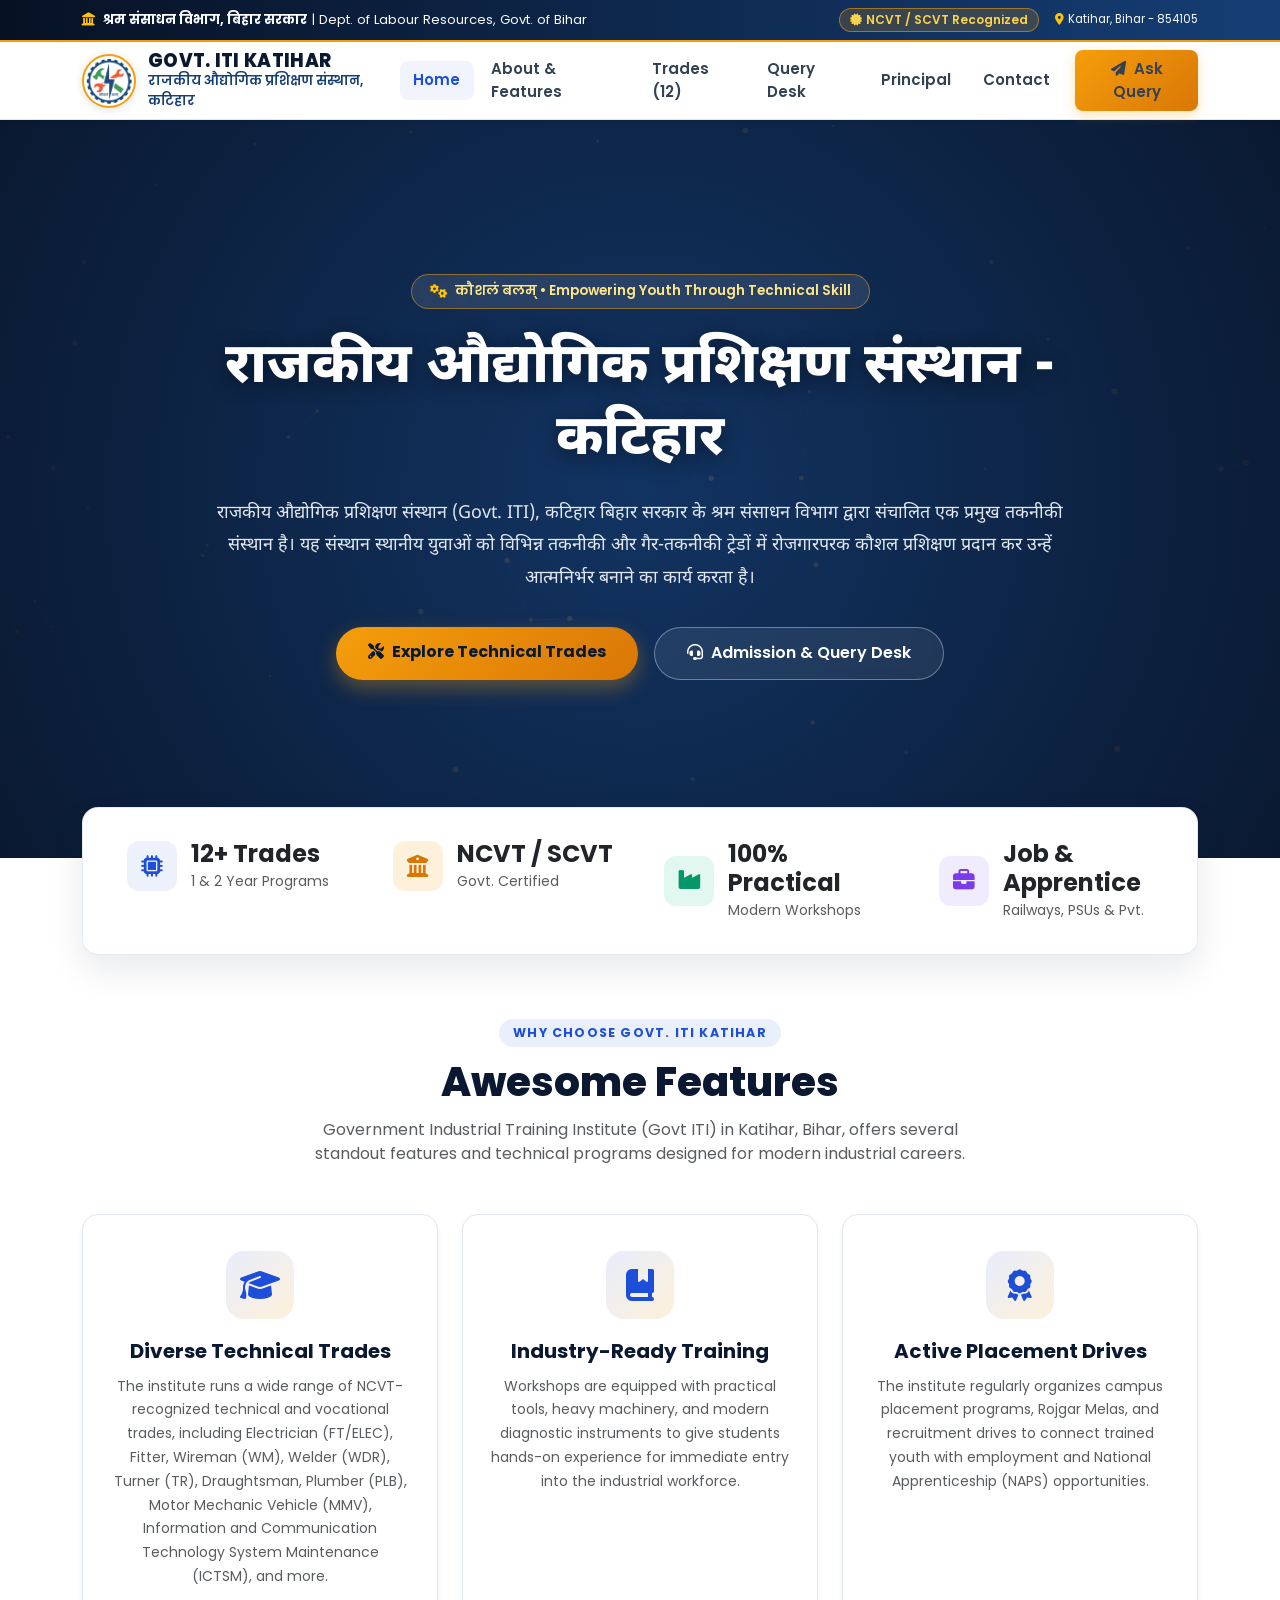
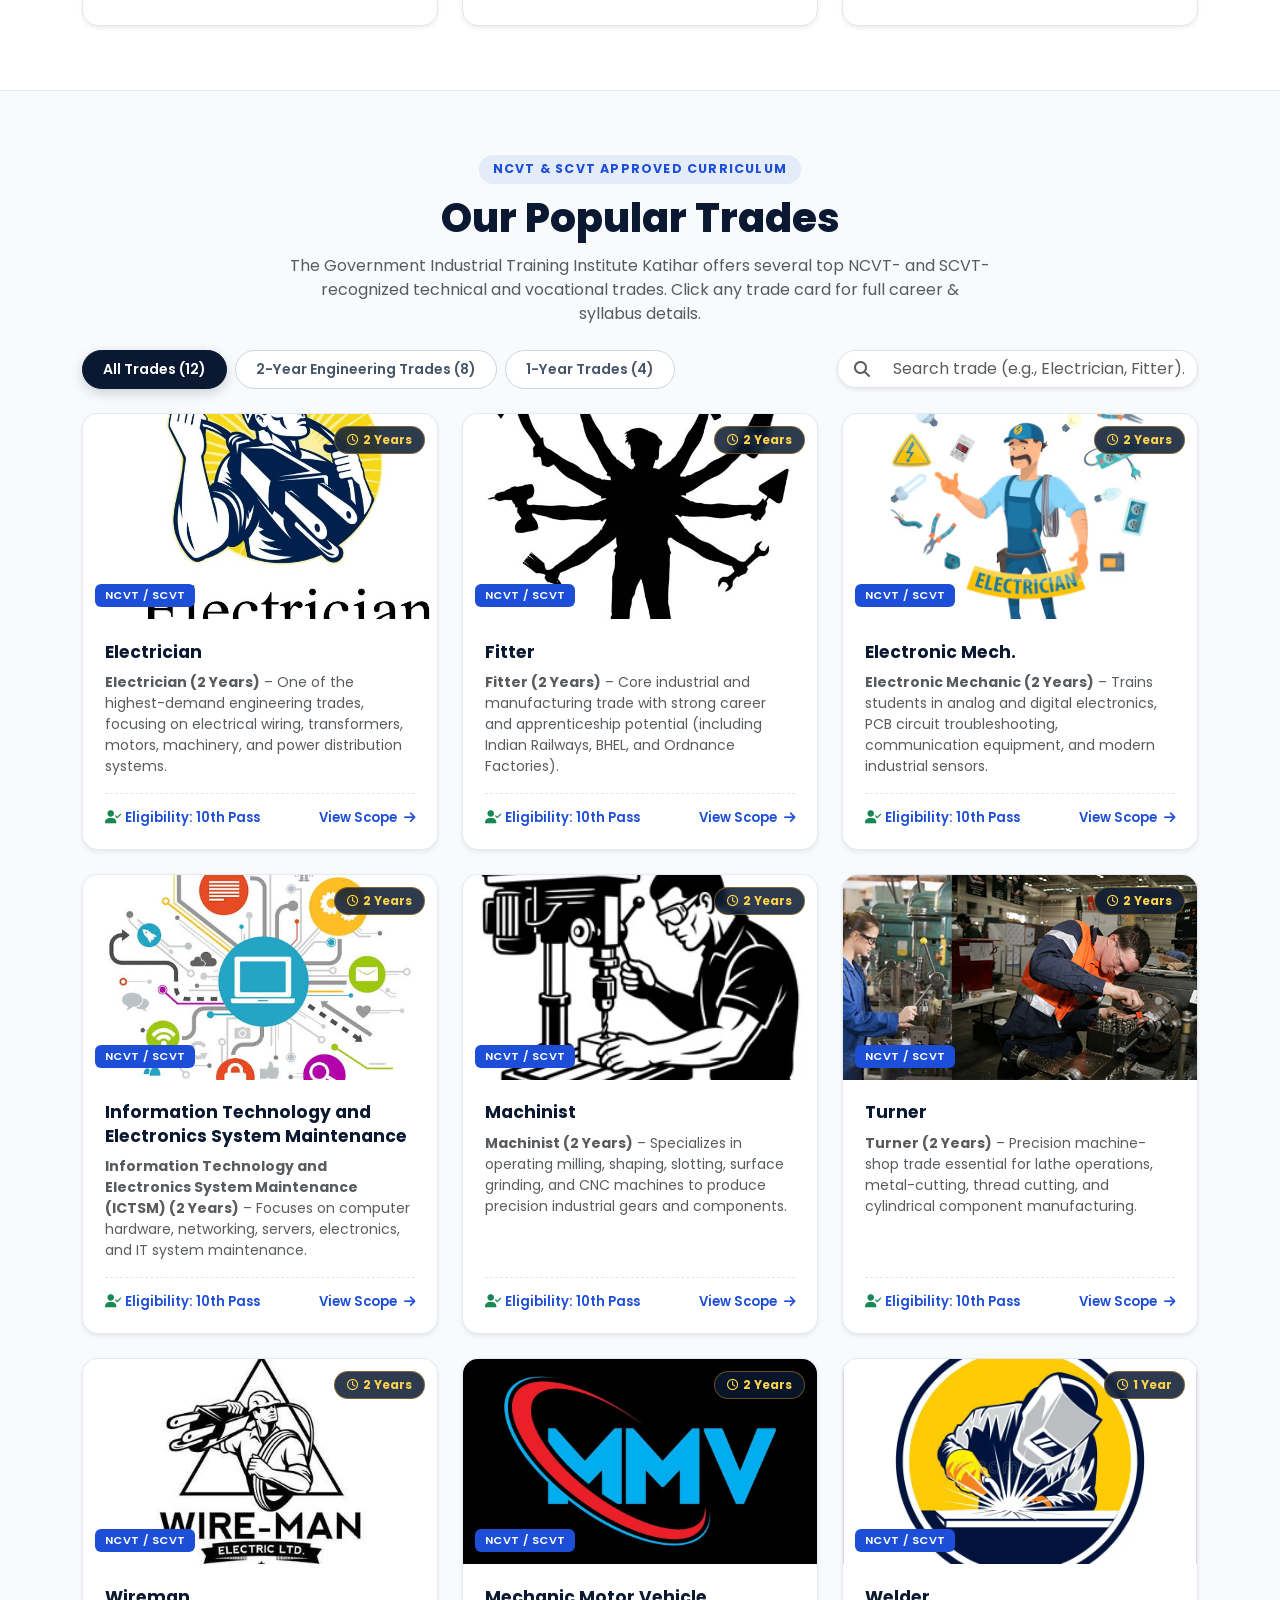
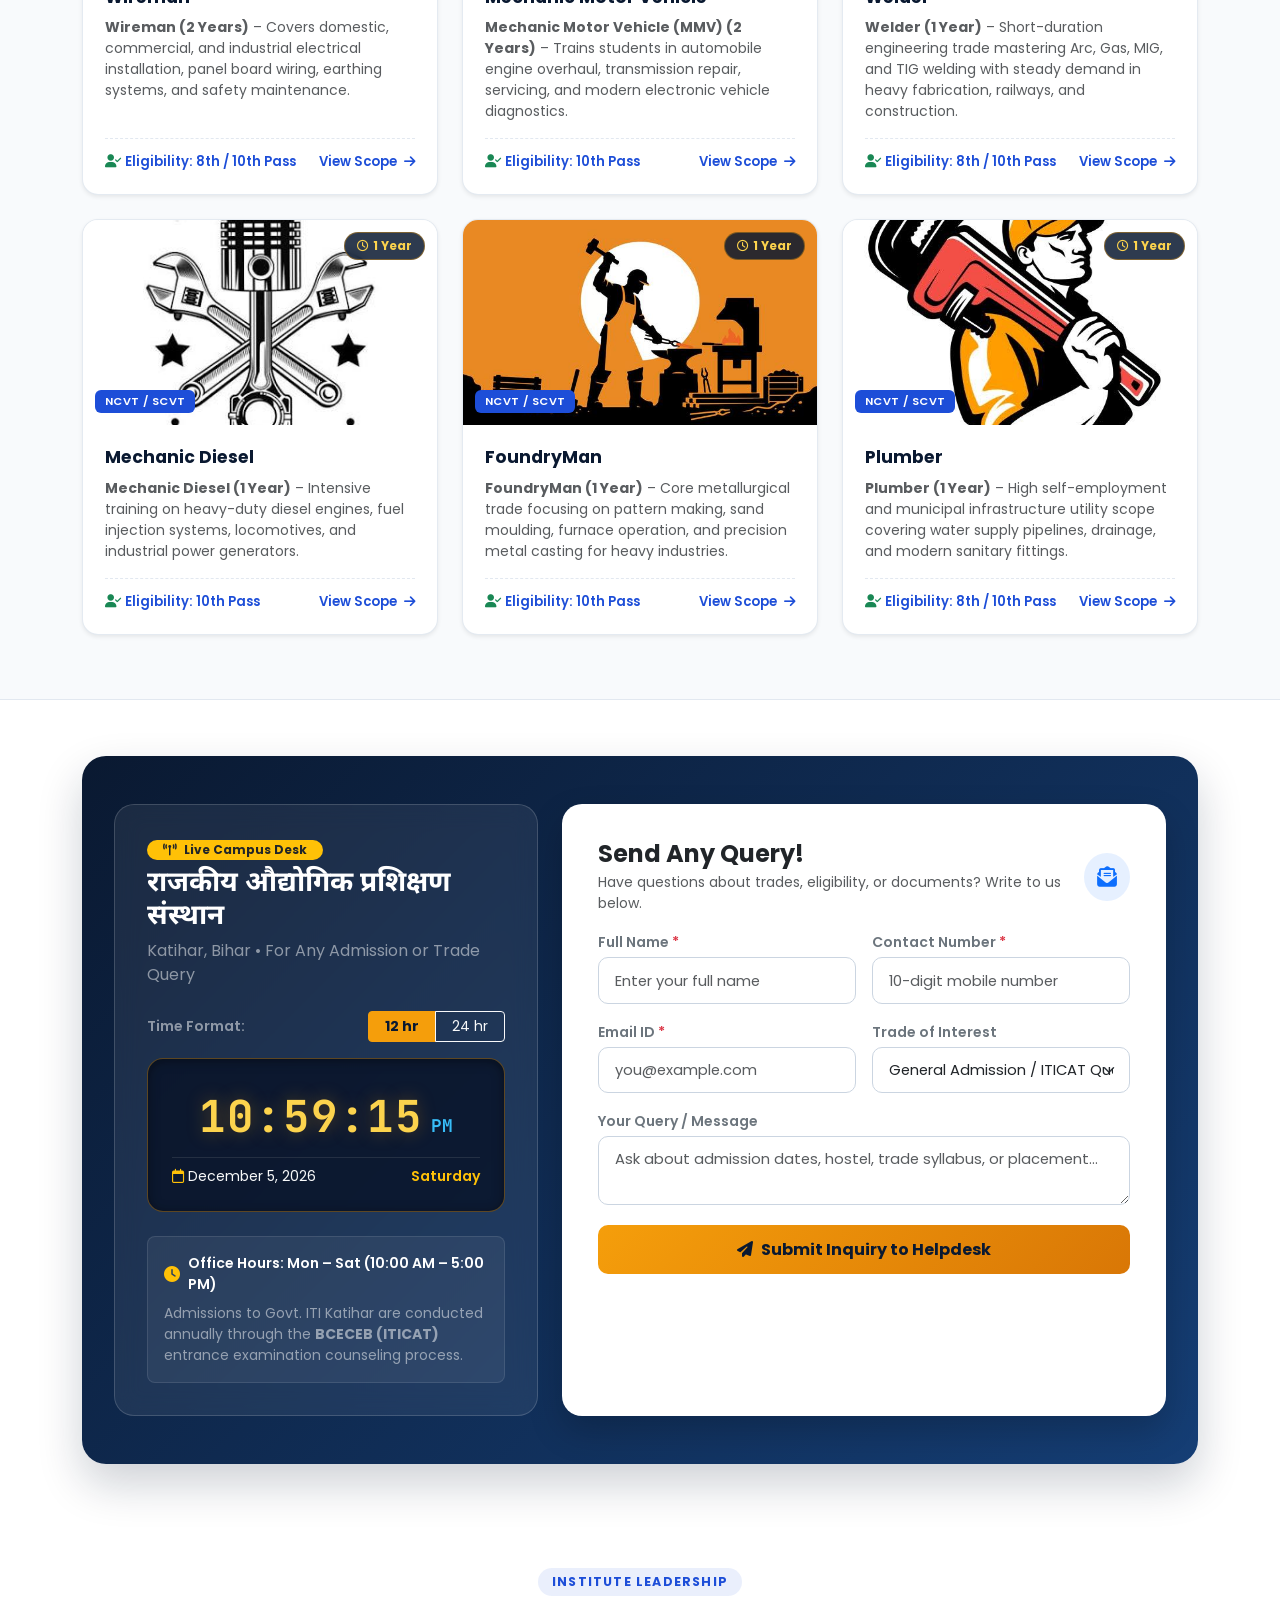
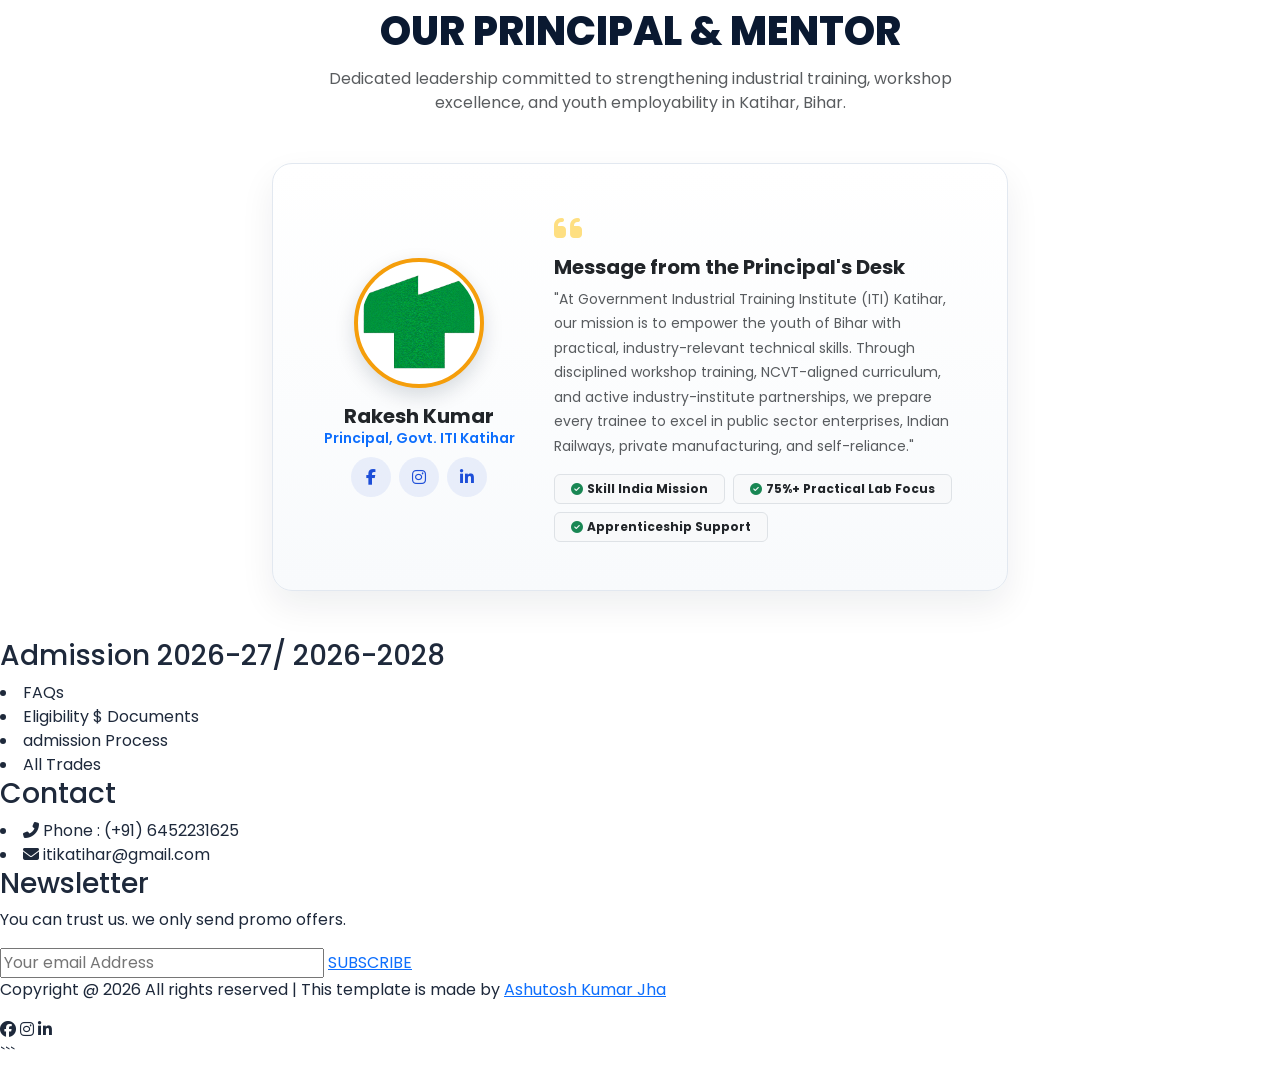
==== commit 4f8144ac: "Update index.html" ====
--- a/index.html
+++ b/index.html
@@ -1,4 +1,3 @@
-```html
 <!DOCTYPE html>
 <html lang="en">
 <head>
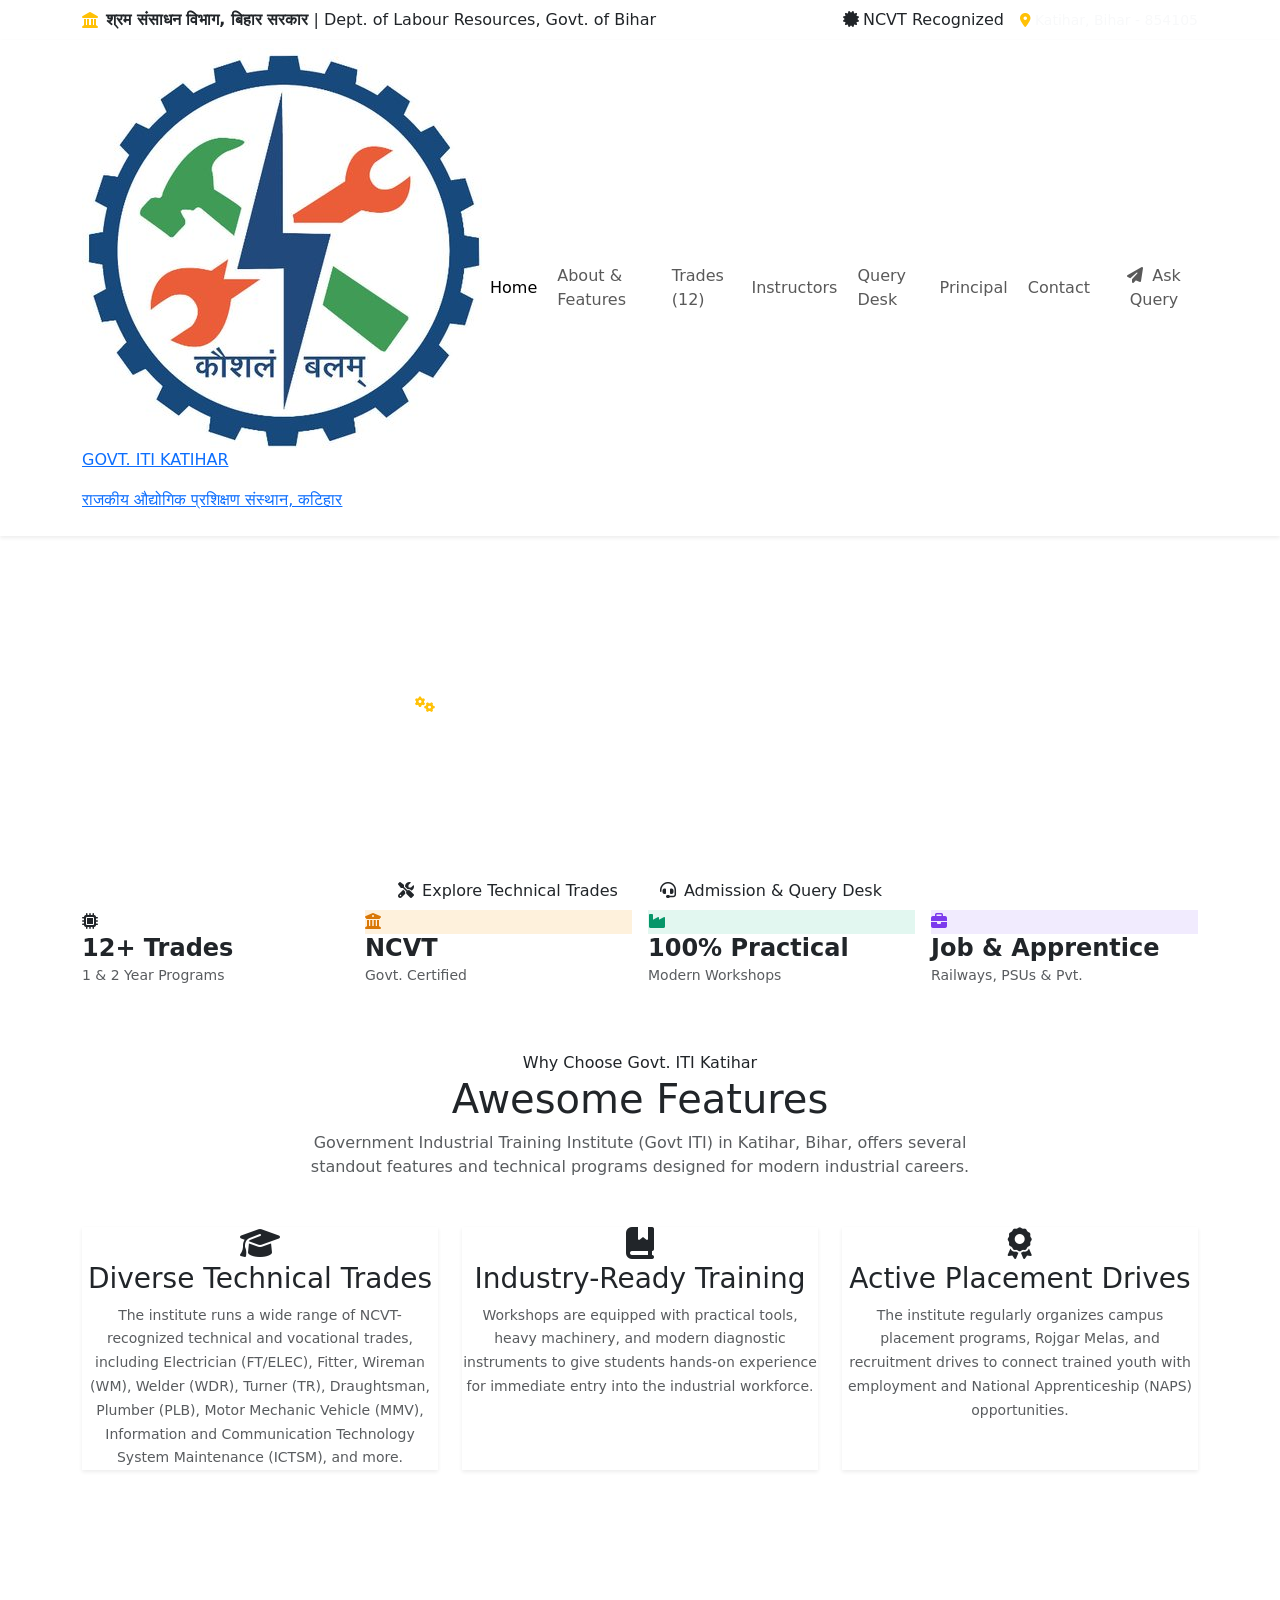
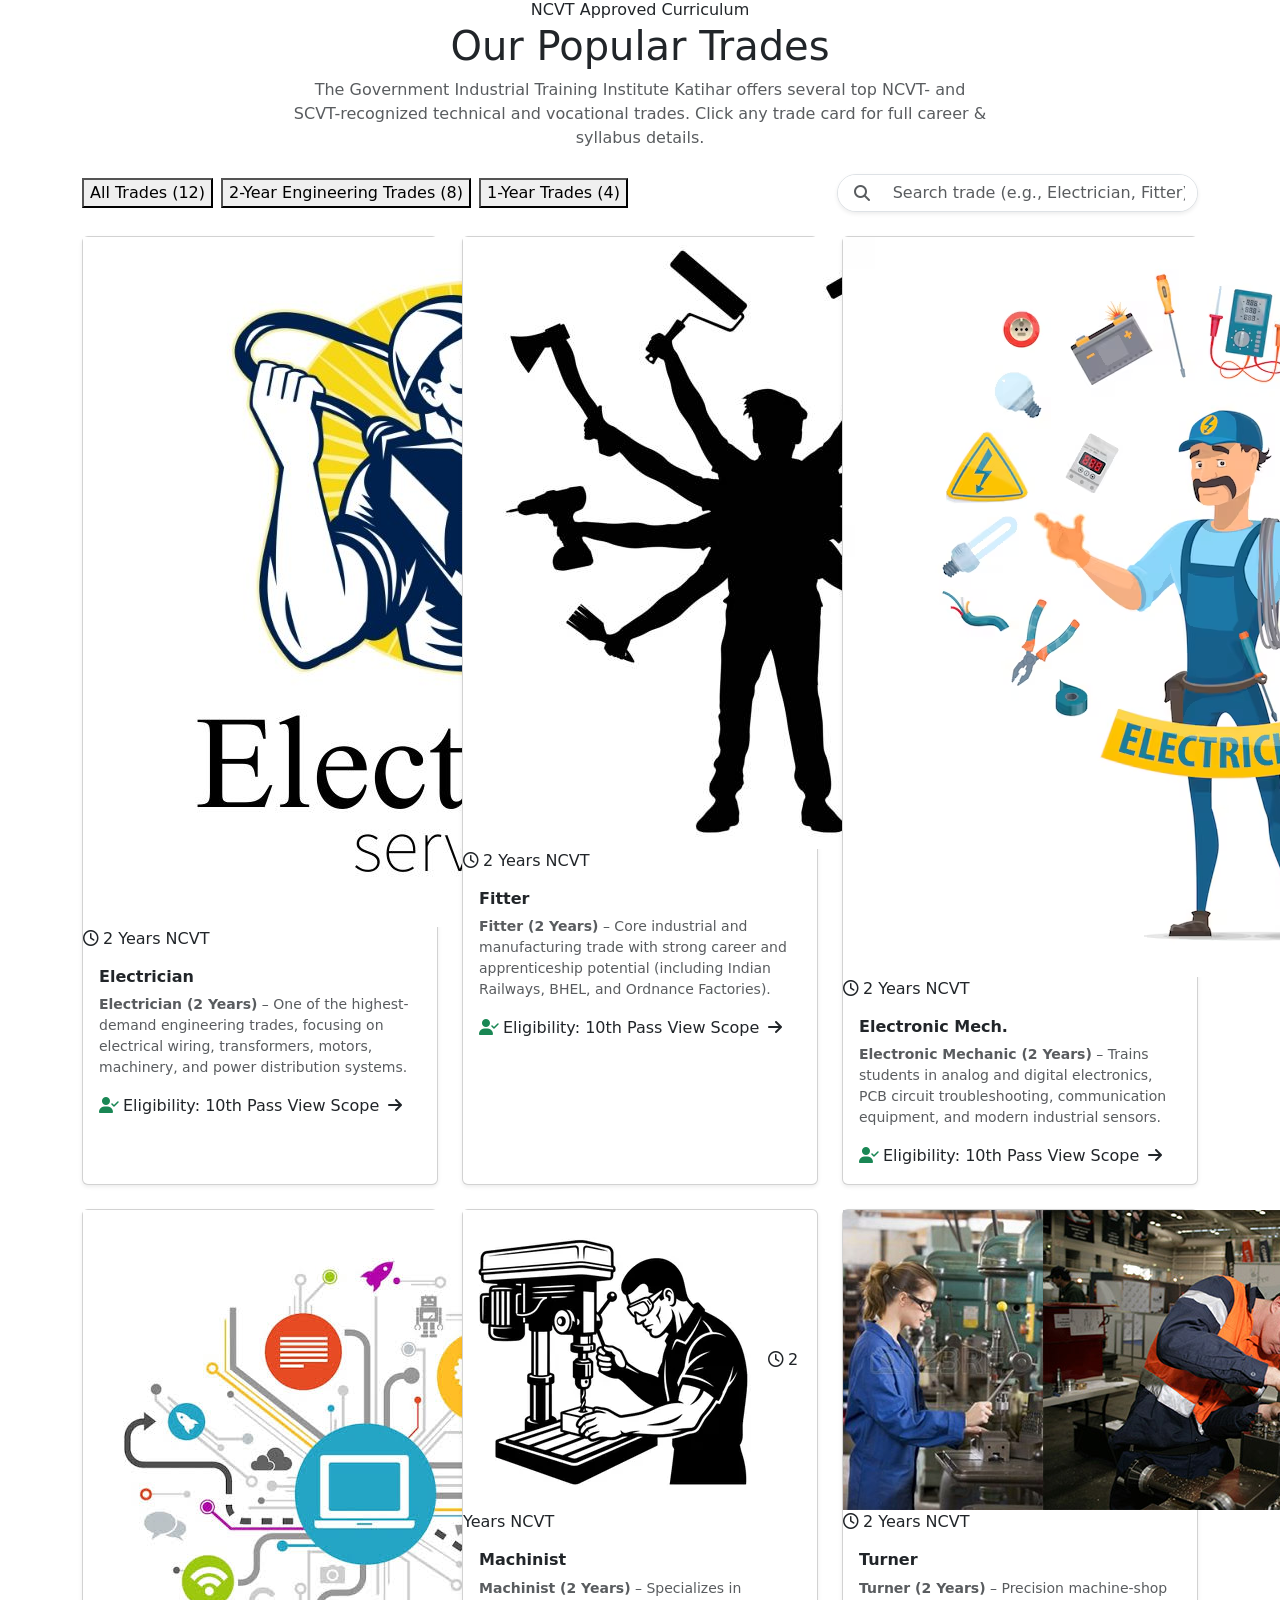
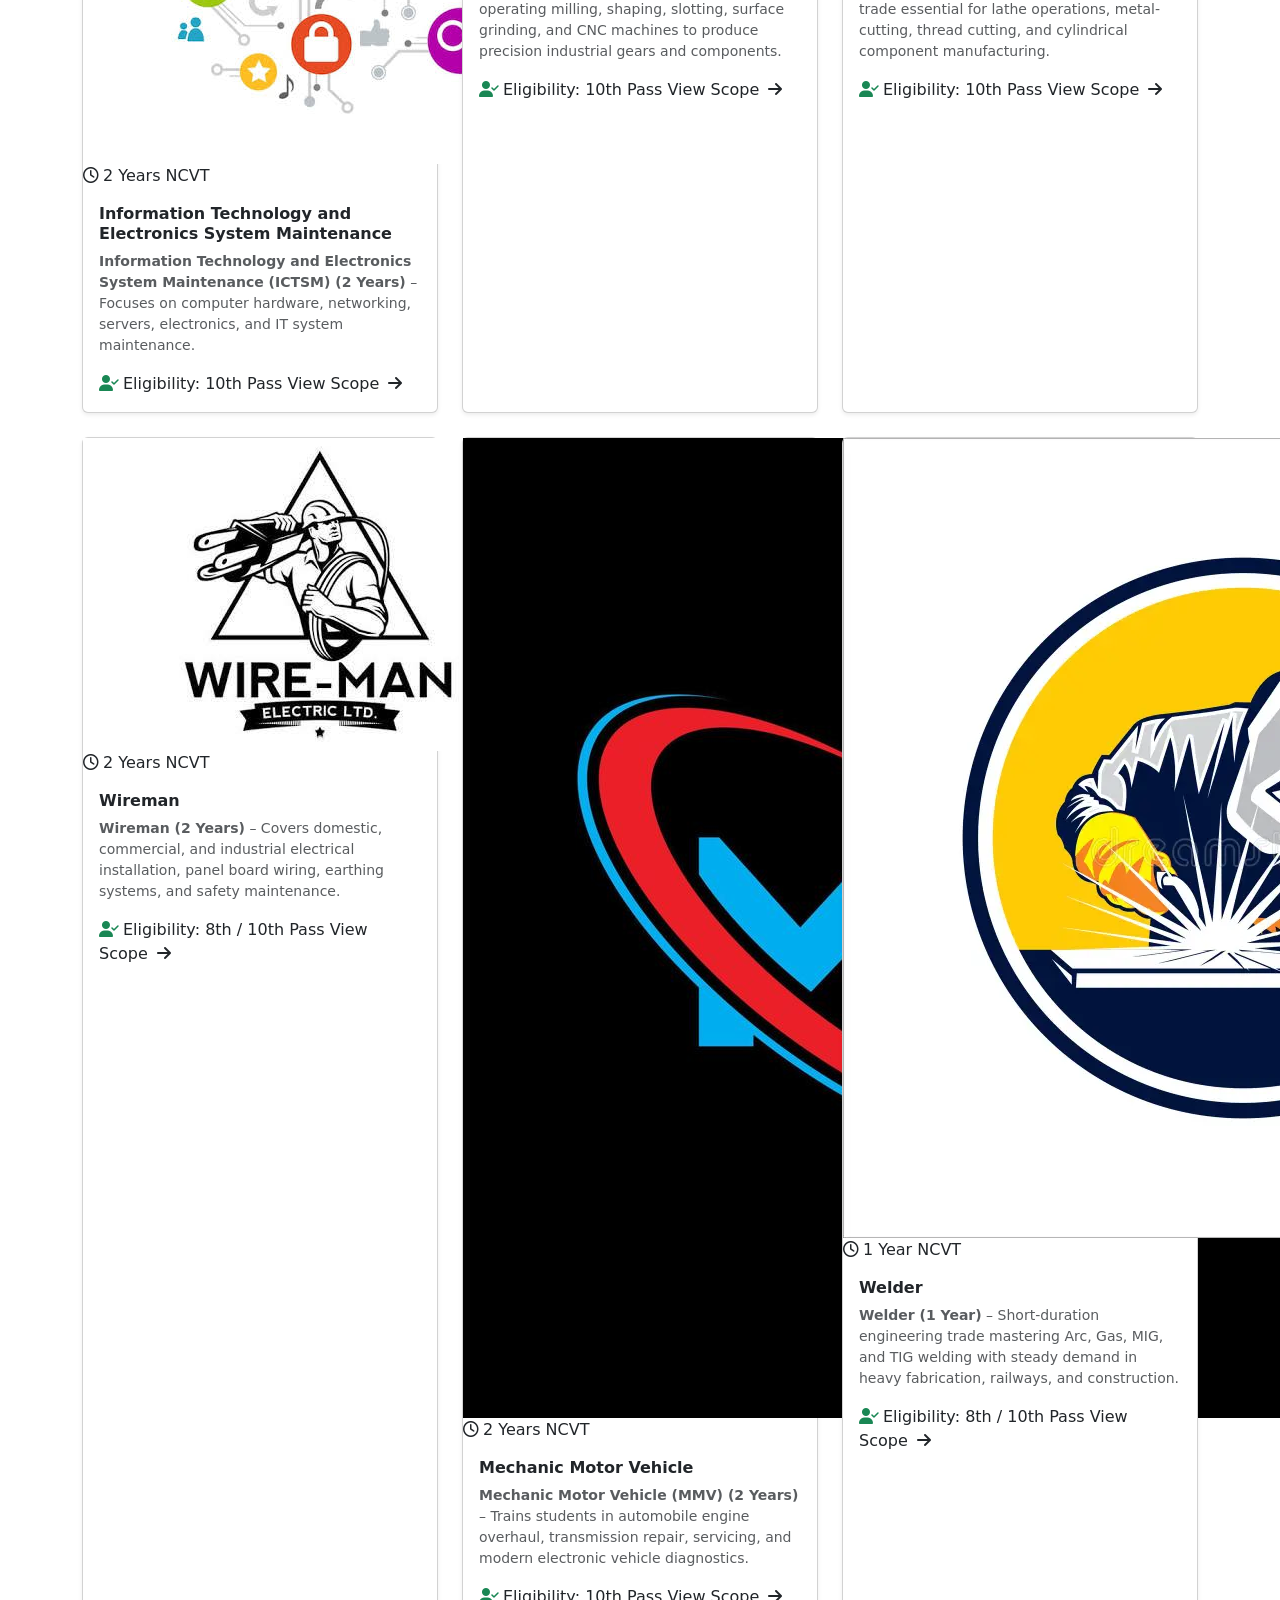
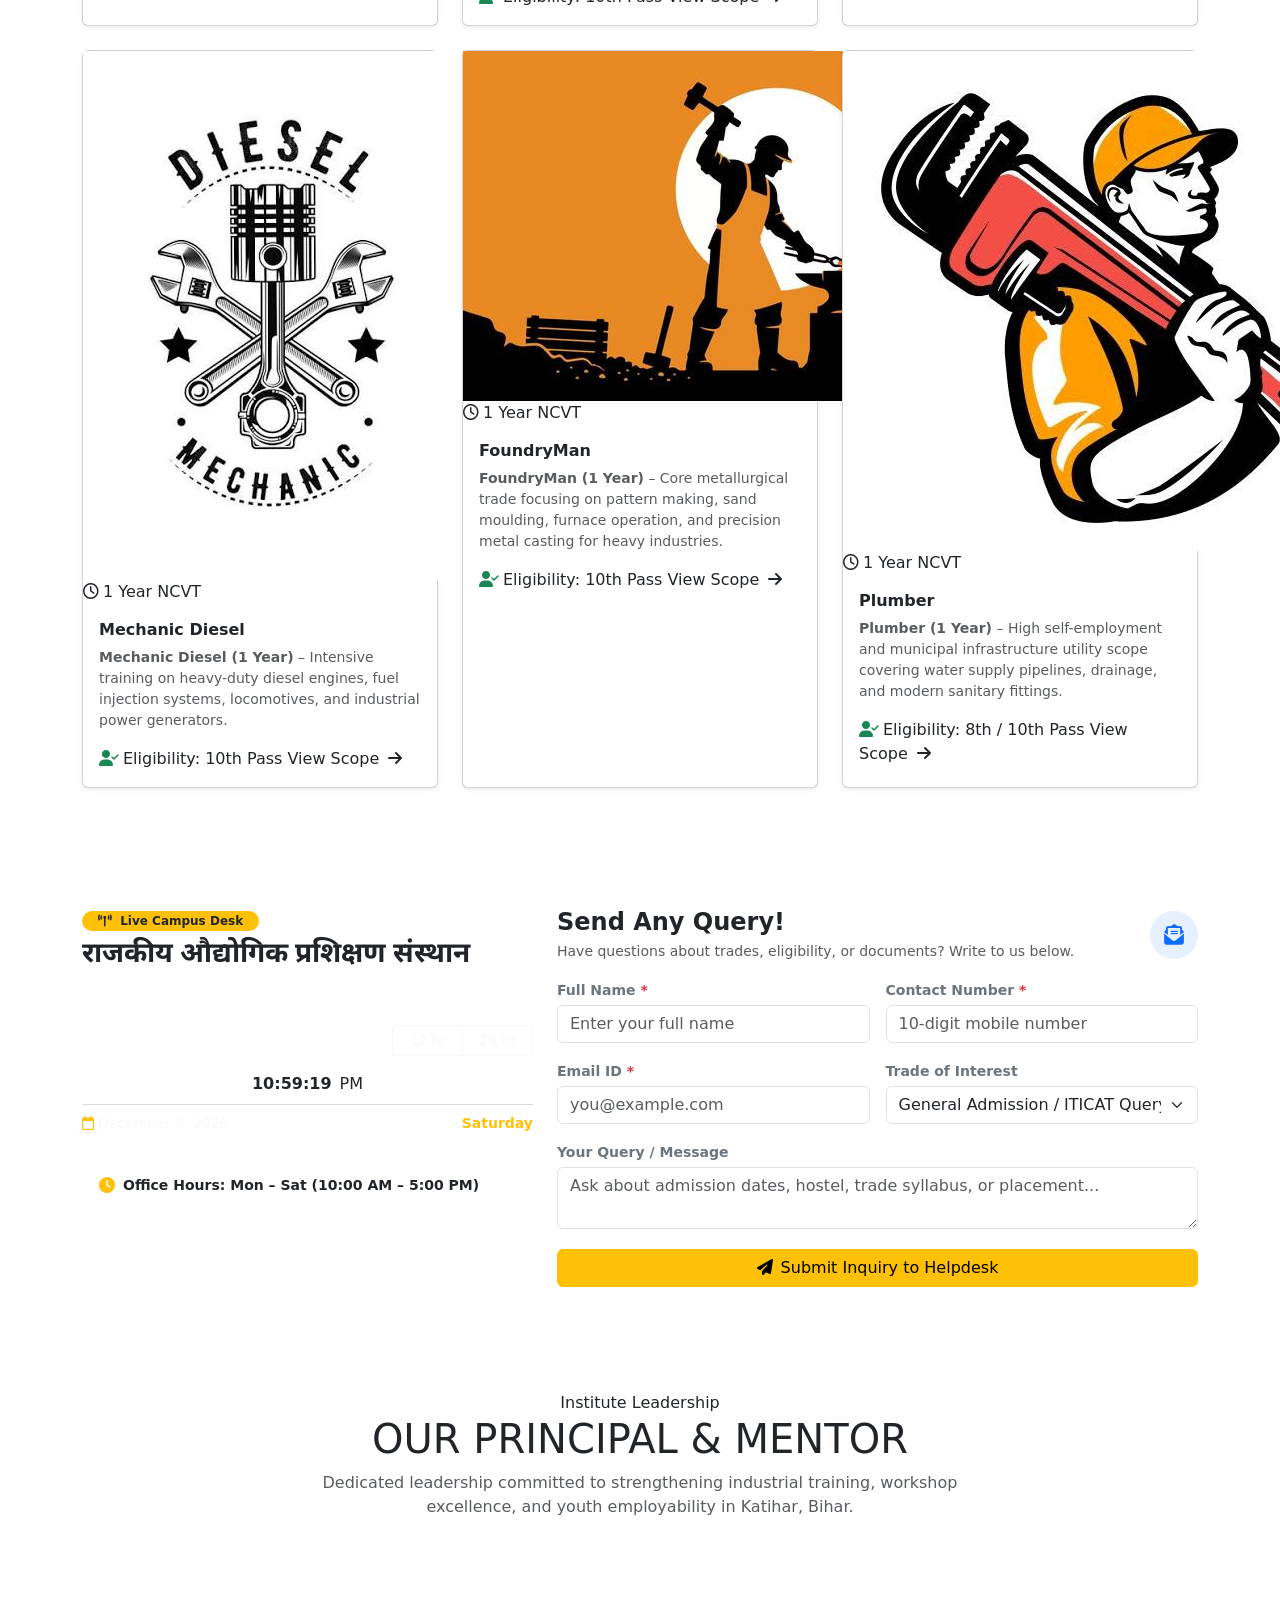
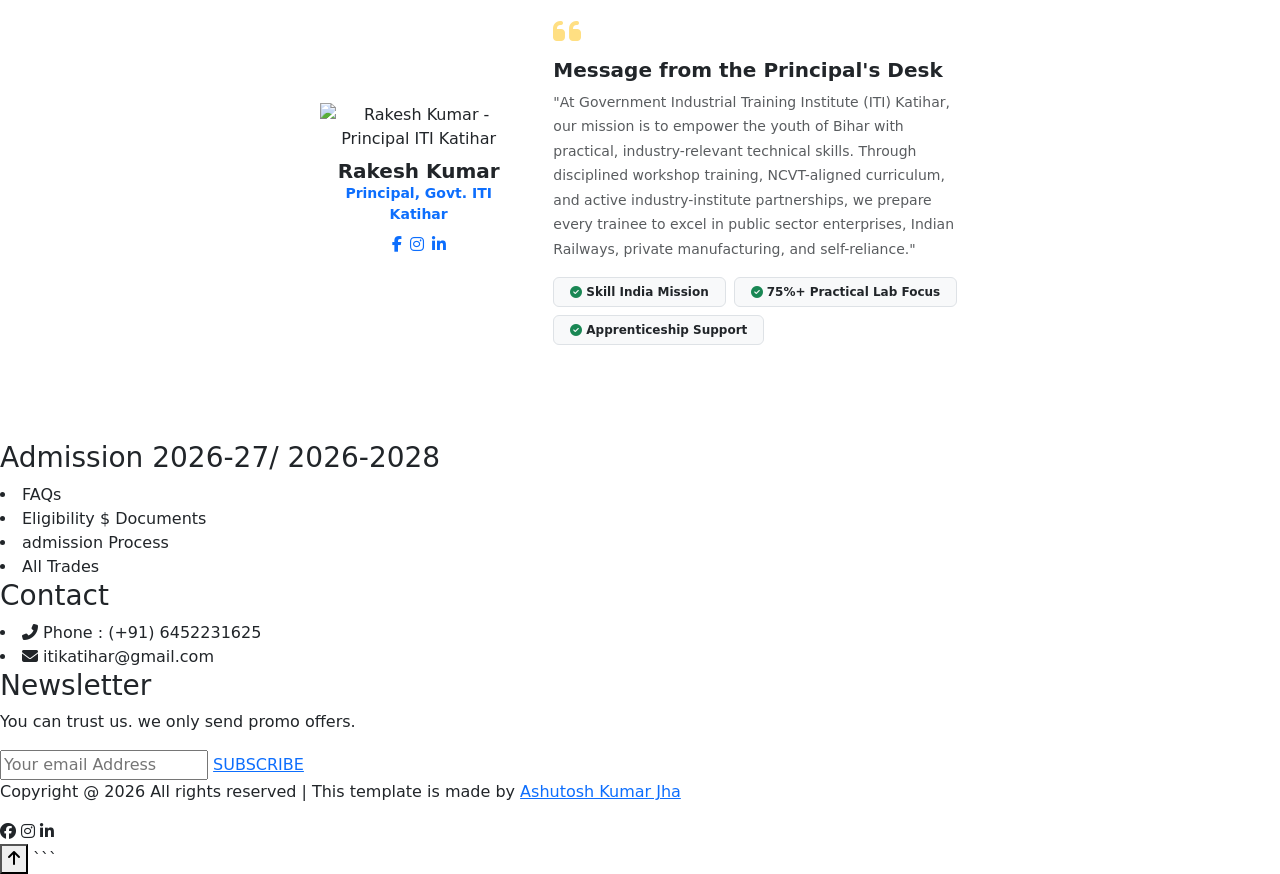
==== commit 2ff8eb13: "Update index.html" ====
--- a/index.html
+++ b/index.html
@@ -20,709 +20,7 @@
     <script src="https://code.jquery.com/jquery-3.6.0.min.js" integrity="sha256-/xUj+3OJU5yExlq6GSYGSHk7tPXikynS7ogEvDej/m4=" crossorigin="anonymous"></script>
 
     <!-- Custom Institutional Styling -->
-    <style>
-        :root {
-            --iti-navy: #0a1931;
-            --iti-blue: #153e75;
-            --iti-royal: #1d4ed8;
-            --iti-amber: #f59e0b;
-            --iti-amber-dark: #d97706;
-            --iti-light: #f8fafc;
-            --iti-slate: #64748b;
-            --iti-border: #e2e8f0;
-        }
-
-        html {
-            scroll-behavior: smooth;
-            scroll-padding-top: 85px;
-        }
-
-        body {
-            font-family: 'Poppins', 'Noto Sans Devanagari', sans-serif;
-            color: #1e293b;
-            background-color: #ffffff;
-            overflow-x: hidden;
-        }
-
-        /* Top Institutional Announcement Bar */
-        .top-gov-bar {
-            background: linear-gradient(90deg, #071124 0%, #153e75 100%);
-            color: #f8fafc;
-            font-size: 0.82rem;
-            border-bottom: 2px solid var(--iti-amber);
-        }
-
-        .top-gov-bar a {
-            color: #cbd5e1;
-            text-decoration: none;
-            transition: color 0.2s ease;
-        }
-
-        .top-gov-bar a:hover {
-            color: var(--iti-amber);
-        }
-
-        .ncvt-pill {
-            background: rgba(245, 158, 11, 0.18);
-            border: 1px solid rgba(245, 158, 11, 0.55);
-            color: #fcd34d;
-            font-weight: 600;
-            padding: 2px 10px;
-            border-radius: 50px;
-            font-size: 0.75rem;
-        }
-
-        /* Sticky Navbar */
-        .navbar {
-            background-color: rgba(255, 255, 255, 0.97) !important;
-            backdrop-filter: blur(10px);
-            border-bottom: 1px solid var(--iti-border);
-            transition: all 0.3s ease;
-        }
-
-        .brand-logo-wrap {
-            display: flex;
-            align-items: center;
-            gap: 12px;
-            text-decoration: none;
-        }
-
-        .logo {
-            width: 54px;
-            height: 54px;
-            object-fit: contain;
-            border-radius: 50%;
-            border: 2px solid var(--iti-amber);
-            padding: 2px;
-            background: #fff;
-            box-shadow: 0 2px 8px rgba(10, 25, 49, 0.12);
-        }
-
-        .brand-title-en {
-            font-size: 1.15rem;
-            font-weight: 800;
-            color: var(--iti-navy);
-            letter-spacing: 0.3px;
-            line-height: 1.15;
-            margin: 0;
-        }
-
-        .brand-title-hi {
-            font-size: 0.82rem;
-            font-weight: 600;
-            color: var(--iti-blue);
-            margin: 0;
-        }
-
-        .navbar-nav .nav-link {
-            font-weight: 600;
-            font-size: 0.94rem;
-            color: #334155 !important;
-            padding: 0.5rem 0.85rem !important;
-            border-radius: 8px;
-            transition: all 0.25s ease;
-            position: relative;
-        }
-
-        .navbar-nav .nav-link:hover,
-        .navbar-nav .nav-link.active {
-            color: var(--iti-royal) !important;
-            background-color: rgba(29, 78, 216, 0.06);
-        }
-
-        .btn-nav-cta {
-            background: linear-gradient(135deg, var(--iti-amber) 0%, var(--iti-amber-dark) 100%);
-            color: #0a1931 !important;
-            font-weight: 700;
-            border-radius: 50px;
-            padding: 0.5rem 1.25rem !important;
-            box-shadow: 0 4px 12px rgba(245, 158, 11, 0.3);
-            border: none;
-            transition: transform 0.2s ease, box-shadow 0.2s ease;
-        }
-
-        .btn-nav-cta:hover {
-            transform: translateY(-2px);
-            box-shadow: 0 6px 16px rgba(245, 158, 11, 0.45);
-            color: #000 !important;
-        }
-
-        /* Hero Video & Animated Blueprint Header */
-        header.hero-header {
-            position: relative;
-            background-color: var(--iti-navy);
-            min-height: 82vh;
-            width: 100%;
-            overflow: hidden;
-            display: flex;
-            align-items: center;
-            padding: 4.5rem 0 6rem 0;
-        }
-
-        header.hero-header video {
-            position: absolute;
-            top: 50%;
-            left: 50%;
-            min-width: 100%;
-            min-height: 100%;
-            width: auto;
-            height: auto;
-            z-index: 1;
-            transform: translateX(-50%) translateY(-50%);
-            object-fit: cover;
-            opacity: 0.35;
-        }
-
-        #heroCanvas {
-            position: absolute;
-            inset: 0;
-            width: 100%;
-            height: 100%;
-            z-index: 2;
-            pointer-events: none;
-        }
-
-        header.hero-header .overlay {
-            position: absolute;
-            inset: 0;
-            background: radial-gradient(circle at center, rgba(21, 62, 117, 0.72) 0%, rgba(10, 25, 49, 0.94) 100%);
-            z-index: 3;
-        }
-
-        header.hero-header .hero-content {
-            position: relative;
-            z-index: 4;
-        }
-
-        .gov-crest-badge {
-            display: inline-flex;
-            align-items: center;
-            gap: 8px;
-            background: rgba(255, 255, 255, 0.1);
-            border: 1px solid rgba(245, 158, 11, 0.5);
-            color: #fde68a;
-            padding: 6px 18px;
-            border-radius: 50px;
-            font-size: 0.85rem;
-            font-weight: 600;
-            backdrop-filter: blur(6px);
-            margin-bottom: 1.5rem;
-        }
-
-        .hero-hindi-title {
-            font-family: 'Noto Sans Devanagari', 'Poppins', sans-serif;
-            font-weight: 800;
-            line-height: 1.3;
-            text-shadow: 0 4px 20px rgba(0, 0, 0, 0.45);
-            letter-spacing: -0.3px;
-        }
-
-        .hero-hindi-lead {
-            font-family: 'Noto Sans Devanagari', 'Poppins', sans-serif;
-            max-width: 850px;
-            margin: 1.25rem auto 2rem auto;
-            color: #e2e8f0;
-            font-size: 1.12rem;
-            line-height: 1.8;
-            font-weight: 400;
-        }
-
-        .btn-hero-primary {
-            background: linear-gradient(135deg, var(--iti-amber) 0%, var(--iti-amber-dark) 100%);
-            color: #0a1931;
-            font-weight: 700;
-            padding: 0.85rem 2rem;
-            border-radius: 50px;
-            border: none;
-            box-shadow: 0 8px 20px rgba(245, 158, 11, 0.35);
-            transition: all 0.25s ease;
-        }
-
-        .btn-hero-primary:hover {
-            transform: translateY(-3px);
-            box-shadow: 0 12px 25px rgba(245, 158, 11, 0.5);
-            color: #000;
-        }
-
-        .btn-hero-outline {
-            background: rgba(255, 255, 255, 0.08);
-            color: #ffffff;
-            font-weight: 600;
-            padding: 0.85rem 2rem;
-            border-radius: 50px;
-            border: 1px solid rgba(255, 255, 255, 0.35);
-            backdrop-filter: blur(6px);
-            transition: all 0.25s ease;
-        }
-
-        .btn-hero-outline:hover {
-            background: #ffffff;
-            color: var(--iti-navy);
-            transform: translateY(-3px);
-        }
-
-        /* Quick Stats Floating Strip */
-        .stats-strip-wrapper {
-            margin-top: -3.2rem;
-            position: relative;
-            z-index: 10;
-        }
-
-        .stats-card {
-            background: #ffffff;
-            border-radius: 16px;
-            box-shadow: 0 15px 35px rgba(10, 25, 49, 0.09);
-            border: 1px solid rgba(226, 232, 240, 0.9);
-            padding: 1.5rem 1rem;
-        }
-
-        .stat-item {
-            display: flex;
-            align-items: center;
-            justify-content: center;
-            gap: 14px;
-            padding: 0.5rem 1rem;
-        }
-
-        .stat-icon {
-            width: 50px;
-            height: 50px;
-            border-radius: 12px;
-            background: rgba(29, 78, 216, 0.08);
-            color: var(--iti-royal);
-            display: flex;
-            align-items: center;
-            justify-content: center;
-            font-size: 1.35rem;
-            flex-shrink: 0;
-        }
-
-        /* Section Headings */
-        .section-badge {
-            display: inline-block;
-            background: rgba(29, 78, 216, 0.09);
-            color: var(--iti-royal);
-            font-weight: 700;
-            font-size: 0.78rem;
-            text-transform: uppercase;
-            letter-spacing: 1.2px;
-            padding: 5px 14px;
-            border-radius: 50px;
-            margin-bottom: 0.65rem;
-        }
-
-        .section-heading {
-            font-weight: 800;
-            color: var(--iti-navy);
-            position: relative;
-            margin-bottom: 0.75rem;
-        }
-
-        /* Features Section (#features) */
-        .fea-box {
-            background: #ffffff;
-            border-radius: 16px !important;
-            border: 1px solid var(--iti-border) !important;
-            padding: 2.25rem 1.75rem !important;
-            transition: all 0.3s cubic-bezier(0.16, 1, 0.3, 1);
-            position: relative;
-            overflow: hidden;
-        }
-
-        .fea-box::before {
-            content: '';
-            position: absolute;
-            top: 0;
-            left: 0;
-            width: 100%;
-            height: 4px;
-            background: linear-gradient(90deg, var(--iti-royal), var(--iti-amber));
-            transform: scaleX(0);
-            transform-origin: left;
-            transition: transform 0.35s ease;
-        }
-
-        .fea-box:hover {
-            transform: translateY(-8px);
-            box-shadow: 0 20px 35px rgba(10, 25, 49, 0.08) !important;
-            border-color: rgba(29, 78, 216, 0.25) !important;
-        }
-
-        .fea-box:hover::before {
-            transform: scaleX(1);
-        }
-
-        .fea-icon-circle {
-            width: 68px;
-            height: 68px;
-            border-radius: 18px;
-            background: linear-gradient(135deg, rgba(29, 78, 216, 0.1) 0%, rgba(245, 158, 11, 0.15) 100%);
-            color: var(--iti-royal);
-            display: inline-flex;
-            align-items: center;
-            justify-content: center;
-            margin-bottom: 1.25rem;
-            transition: all 0.3s ease;
-        }
-
-        .fea-box:hover .fea-icon-circle {
-            background: var(--iti-royal);
-            color: #ffffff;
-            transform: rotate(-5deg) scale(1.05);
-        }
-
-        .fea-box h3 {
-            font-size: 1.25rem;
-            font-weight: 700;
-            color: var(--iti-navy);
-            margin-bottom: 0.75rem;
-        }
-
-        /* Courses / Trades Section (#course) */
-        .trades-section-wrapper {
-            background-color: #f8fafc;
-            border-top: 1px solid var(--iti-border);
-            border-bottom: 1px solid var(--iti-border);
-        }
-
-        .filter-btn {
-            border-radius: 50px;
-            padding: 0.5rem 1.25rem;
-            font-weight: 600;
-            font-size: 0.88rem;
-            border: 1px solid #cbd5e1;
-            background: #ffffff;
-            color: #475569;
-            transition: all 0.2s ease;
-        }
-
-        .filter-btn:hover,
-        .filter-btn.active {
-            background: var(--iti-navy);
-            color: #ffffff;
-            border-color: var(--iti-navy);
-            box-shadow: 0 4px 12px rgba(10, 25, 49, 0.18);
-        }
-
-        .courses.card {
-            border-radius: 16px;
-            overflow: hidden;
-            background: #ffffff;
-            border: 1px solid rgba(226, 232, 240, 0.9) !important;
-            transition: all 0.3s cubic-bezier(0.16, 1, 0.3, 1);
-            cursor: pointer;
-        }
-
-        .courses.card:hover {
-            transform: translateY(-7px);
-            box-shadow: 0 18px 32px rgba(10, 25, 49, 0.12) !important;
-            border-color: rgba(29, 78, 216, 0.35) !important;
-        }
-
-        .trade-img-wrap {
-            position: relative;
-            height: 205px;
-            overflow: hidden;
-            background-color: #1e293b;
-        }
-
-        .trade-img-wrap img {
-            width: 100%;
-            height: 100%;
-            object-fit: cover;
-            transition: transform 0.5s ease;
-        }
-
-        .courses.card:hover .trade-img-wrap img {
-            transform: scale(1.07);
-        }
-
-        .trade-badge-duration {
-            position: absolute;
-            top: 12px;
-            right: 12px;
-            background: rgba(10, 25, 49, 0.85);
-            backdrop-filter: blur(4px);
-            color: #fcd34d;
-            font-size: 0.75rem;
-            font-weight: 700;
-            padding: 4px 12px;
-            border-radius: 50px;
-            border: 1px solid rgba(245, 158, 11, 0.4);
-        }
-
-        .trade-badge-ncvt {
-            position: absolute;
-            bottom: 12px;
-            left: 12px;
-            background: var(--iti-royal);
-            color: #ffffff;
-            font-size: 0.7rem;
-            font-weight: 600;
-            padding: 3px 10px;
-            border-radius: 6px;
-            letter-spacing: 0.4px;
-        }
-
-        .courses .card-body {
-            padding: 1.35rem;
-            display: flex;
-            flex-direction: column;
-        }
-
-        .courses .card-title {
-            font-size: 1.08rem;
-            color: var(--iti-navy);
-            margin-bottom: 0.5rem;
-            line-height: 1.35;
-        }
-
-        .trade-card-footer {
-            margin-top: auto;
-            padding-top: 0.85rem;
-            border-top: 1px dashed #e2e8f0;
-            display: flex;
-            align-items: center;
-            justify-content: space-between;
-            font-size: 0.82rem;
-            font-weight: 600;
-            color: var(--iti-royal);
-        }
-
-        /* Registration & Live Clock Section (#registration) */
-        #registration {
-            background: linear-gradient(135deg, #0a1931 0%, #153e75 100%);
-            border-radius: 24px;
-            padding: 3rem 2rem;
-            color: #ffffff;
-            box-shadow: 0 20px 45px rgba(10, 25, 49, 0.2);
-            position: relative;
-            overflow: hidden;
-        }
-
-        .reminder-card {
-            background: rgba(255, 255, 255, 0.07);
-            backdrop-filter: blur(12px);
-            border: 1px solid rgba(255, 255, 255, 0.16);
-            border-radius: 20px;
-            padding: 2rem;
-            height: 100%;
-        }
-
-        .clock-display-box {
-            background: rgba(7, 17, 36, 0.75);
-            border: 1px solid rgba(245, 158, 11, 0.35);
-            border-radius: 16px;
-            padding: 1.5rem;
-            box-shadow: inset 0 2px 12px rgba(0, 0, 0, 0.4);
-        }
-
-        #time {
-            font-family: 'JetBrains Mono', monospace;
-            font-size: clamp(2rem, 4vw, 2.75rem);
-            color: #fcd34d;
-            letter-spacing: 2px;
-            text-shadow: 0 0 18px rgba(245, 158, 11, 0.35);
-        }
-
-        #ampm {
-            font-family: 'JetBrains Mono', monospace;
-            font-weight: 700;
-            color: #38bdf8;
-            font-size: 1.1rem;
-        }
-
-        .activeToggle {
-            background-color: var(--iti-amber) !important;
-            color: #0a1931 !important;
-            border-color: var(--iti-amber) !important;
-            font-weight: 700 !important;
-        }
-
-        .query-form-card {
-            background: #ffffff;
-            color: #1e293b;
-            border-radius: 20px;
-            padding: 2.25rem;
-            box-shadow: 0 15px 35px rgba(0, 0, 0, 0.2);
-            height: 100%;
-        }
-
-        .query-form-card .form-control,
-        .query-form-card .form-select {
-            border-radius: 10px;
-            padding: 0.7rem 1rem;
-            border: 1px solid #cbd5e1;
-            font-size: 0.92rem;
-        }
-
-        .query-form-card .form-control:focus,
-        .query-form-card .form-select:focus {
-            border-color: var(--iti-royal);
-            box-shadow: 0 0 0 3px rgba(29, 78, 216, 0.15);
-        }
-
-        .yellow.btn {
-            background: linear-gradient(135deg, var(--iti-amber) 0%, var(--iti-amber-dark) 100%);
-            border: none;
-            color: #0a1931;
-            font-weight: 700;
-            padding: 0.8rem 2rem;
-            border-radius: 10px;
-            transition: all 0.25s ease;
-        }
-
-        .yellow.btn:hover {
-            transform: translateY(-2px);
-            box-shadow: 0 8px 20px rgba(245, 158, 11, 0.4);
-            color: #000;
-        }
-
-        /* Leadership / Principal Section (#experts) */
-        .principal-card {
-            border-radius: 20px;
-            border: 1px solid var(--iti-border);
-            background: linear-gradient(180deg, #ffffff 0%, #f8fafc 100%);
-            box-shadow: 0 15px 35px rgba(10, 25, 49, 0.07);
-            overflow: hidden;
-            transition: transform 0.3s ease;
-        }
-
-        .principal-avatar-wrap {
-            position: relative;
-            display: inline-block;
-        }
-
-        .principal-avatar {
-            width: 130px;
-            height: 130px;
-            object-fit: cover;
-            border-radius: 50%;
-            border: 4px solid var(--iti-amber);
-            padding: 3px;
-            background: #ffffff;
-            box-shadow: 0 8px 20px rgba(10, 25, 49, 0.15);
-        }
-
-        .pro-links a {
-            width: 40px;
-            height: 40px;
-            border-radius: 50%;
-            background: rgba(29, 78, 216, 0.08);
-            color: var(--iti-royal);
-            display: inline-flex;
-            align-items: center;
-            justify-content: center;
-            text-decoration: none;
-            transition: all 0.25s ease;
-        }
-
-        .pro-links a:hover {
-            background: var(--iti-royal);
-            color: #ffffff;
-            transform: translateY(-3px);
-        }
-
-        /* Footer Styling */
-        .iti-footer {
-            background-color: #071124;
-            color: #cbd5e1;
-            border-top: 4px solid var(--iti-amber);
-        }
-
-        .iti-footer h5 {
-            color: #ffffff;
-            font-weight: 700;
-            font-size: 1.05rem;
-            margin-bottom: 1.25rem;
-            position: relative;
-            padding-bottom: 0.6rem;
-        }
-
-        .iti-footer h5::after {
-            content: '';
-            position: absolute;
-            bottom: 0;
-            left: 0;
-            width: 40px;
-            height: 3px;
-            background-color: var(--iti-amber);
-            border-radius: 2px;
-        }
-
-        .footer-links {
-            list-style: none;
-            padding: 0;
-            margin: 0;
-        }
-
-        .footer-links li {
-            margin-bottom: 0.6rem;
-        }
-
-        .footer-links a {
-            color: #94a3b8;
-            text-decoration: none;
-            font-size: 0.9rem;
-            transition: all 0.2s ease;
-            display: inline-flex;
-            align-items: center;
-            gap: 8px;
-        }
-
-        .footer-links a:hover {
-            color: var(--iti-amber);
-            transform: translateX(4px);
-        }
-
-        /* Back to top button */
-        #backToTop {
-            position: fixed;
-            bottom: 24px;
-            right: 24px;
-            width: 46px;
-            height: 46px;
-            border-radius: 50%;
-            background: var(--iti-amber);
-            color: var(--iti-navy);
-            border: none;
-            box-shadow: 0 6px 18px rgba(10, 25, 49, 0.25);
-            display: none;
-            align-items: center;
-            justify-content: center;
-            font-size: 1.1rem;
-            z-index: 999;
-            cursor: pointer;
-            transition: all 0.25s ease;
-        }
-
-        #backToTop:hover {
-            background: var(--iti-navy);
-            color: #ffffff;
-            transform: translateY(-3px);
-        }
-
-        @media (max-width: 767.98px) {
-            header.hero-header {
-                min-height: 75vh;
-                padding: 3rem 0 4.5rem 0;
-            }
-            .hero-hindi-title {
-                font-size: 1.95rem;
-            }
-            .hero-hindi-lead {
-                font-size: 0.98rem;
-            }
-            #registration {
-                padding: 1.75rem 1.15rem;
-                border-radius: 16px;
-            }
-            .reminder-card,
-            .query-form-card {
-                padding: 1.5rem;
-            }
-        }
-    </style>
+     <link rel="stylesheet" href="index.css"/>
 </head>
 <body>
 
@@ -734,7 +32,7 @@
                 <span><strong>श्रम संसाधन विभाग, बिहार सरकार</strong> <span class="d-none d-md-inline">| Dept. of Labour Resources, Govt. of Bihar</span></span>
             </div>
             <div class="d-flex align-items-center gap-3">
-                <span class="ncvt-pill"><i class="fa-solid fa-certificate me-1"></i>NCVT / SCVT Recognized</span>
+                <span class="ncvt-pill"><i class="fa-solid fa-certificate me-1"></i>NCVT Recognized</span>
                 <span class="d-none d-sm-inline text-light small"><i class="fa-solid fa-location-dot text-warning me-1"></i>Katihar, Bihar - 854105</span>
             </div>
         </div>
@@ -762,13 +60,16 @@
             <div class="collapse navbar-collapse justify-content-end navigation" id="navbarNav">
                 <ul class="navbar-nav align-items-lg-center gap-lg-1 mt-3 mt-lg-0">
                     <li class="nav-item">
-                        <a class="nav-link active" href="#home">Home</a>
+                        <a class="nav-link active" href="index.html">Home</a>
                     </li>
                     <li class="nav-item">
                         <a class="nav-link" href="#features">About &amp; Features</a>
                     </li>
                     <li class="nav-item">
                         <a class="nav-link" href="#course">Trades (12)</a>
+                    </li>
+                     <li class="nav-item">
+                        <a class="nav-link" href="Faculty/faculty.html">Instructors</a>
                     </li>
                     <li class="nav-item">
                         <a class="nav-link" href="#registration">Query Desk</a>
@@ -854,7 +155,7 @@
                             <i class="fa-solid fa-building-columns"></i>
                         </div>
                         <div>
-                            <h4 class="fw-bold mb-0 text-dark">NCVT / SCVT</h4>
+                            <h4 class="fw-bold mb-0 text-dark">NCVT</h4>
                             <small class="text-muted">Govt. Certified</small>
                         </div>
                     </div>
@@ -938,7 +239,7 @@
     <section id="course" class="trades-section-wrapper py-5">
         <div class="container py-3">
             <div class="text-center mb-4">
-                <span class="section-badge">NCVT &amp; SCVT Approved Curriculum</span>
+                <span class="section-badge">NCVT Approved Curriculum</span>
                 <h1 class="section-heading display-6">Our Popular Trades</h1>
                 <p class="text-muted mx-auto" style="max-width: 700px;">
                     The Government Industrial Training Institute Katihar offers several top NCVT- and SCVT-recognized technical and vocational trades. Click any trade card for full career &amp; syllabus details.
@@ -970,9 +271,9 @@
                     <div class="courses card h-100 shadow-sm" onclick="openTradeModal('Electrician')">
                         <div class="trade-img-wrap">
                             <img src="img/c1.jpg" alt="Electrician Trade"
-                                 onerror="this.onerror=null; this.src='https://images.unsplash.com/photo-1621905251189-08b45d6a269e?auto=format&fit=crop&w=800&q=80';">
+                                 onerror="this.onerror=null;">
                             <span class="trade-badge-duration"><i class="fa-regular fa-clock me-1"></i>2 Years</span>
-                            <span class="trade-badge-ncvt">NCVT / SCVT</span>
+                            <span class="trade-badge-ncvt">NCVT</span>
                         </div>
                         <div class="card-body details">
                             <h6 class="card-title fw-bold">Electrician</h6>
@@ -992,9 +293,9 @@
                     <div class="courses card h-100 shadow-sm" onclick="openTradeModal('Fitter')">
                         <div class="trade-img-wrap">
                             <img src="img/c2.jpg" alt="Fitter Trade"
-                                 onerror="this.onerror=null; this.src='https://images.unsplash.com/photo-1581092160607-ee22621dd758?auto=format&fit=crop&w=800&q=80';">
+                                 onerror="this.onerror=null;">
                             <span class="trade-badge-duration"><i class="fa-regular fa-clock me-1"></i>2 Years</span>
-                            <span class="trade-badge-ncvt">NCVT / SCVT</span>
+                            <span class="trade-badge-ncvt">NCVT</span>
                         </div>
                         <div class="card-body details">
                             <h6 class="card-title fw-bold">Fitter</h6>
@@ -1014,9 +315,9 @@
                     <div class="courses card h-100 shadow-sm" onclick="openTradeModal('Electronic Mechanic')">
                         <div class="trade-img-wrap">
                             <img src="img/c3.avif" alt="Electronic Mechanic Trade"
-                                 onerror="this.onerror=null; this.src='https://images.unsplash.com/photo-1518770660439-4636190af475?auto=format&fit=crop&w=800&q=80';">
+                                 onerror="this.onerror=null;">
                             <span class="trade-badge-duration"><i class="fa-regular fa-clock me-1"></i>2 Years</span>
-                            <span class="trade-badge-ncvt">NCVT / SCVT</span>
+                            <span class="trade-badge-ncvt">NCVT</span>
                         </div>
                         <div class="card-body details">
                             <h6 class="card-title fw-bold">Electronic Mech.</h6>
@@ -1036,9 +337,9 @@
                     <div class="courses card h-100 shadow-sm" onclick="openTradeModal('ICTSM')">
                         <div class="trade-img-wrap">
                             <img src="img/c4.jpeg" alt="ICTSM Trade"
-                                 onerror="this.onerror=null; this.src='https://images.unsplash.com/photo-1597852074816-d933c7d2b988?auto=format&fit=crop&w=800&q=80';">
+                                 onerror="this.onerror=null;">
                             <span class="trade-badge-duration"><i class="fa-regular fa-clock me-1"></i>2 Years</span>
-                            <span class="trade-badge-ncvt">NCVT / SCVT</span>
+                            <span class="trade-badge-ncvt">NCVT</span>
                         </div>
                         <div class="card-body details">
                             <h6 class="card-title fw-bold">Information Technology and Electronics System Maintenance</h6>
@@ -1058,9 +359,9 @@
                     <div class="courses card h-100 shadow-sm" onclick="openTradeModal('Machinist')">
                         <div class="trade-img-wrap">
                             <img src="img/c5.webp" alt="Machinist Trade"
-                                 onerror="this.onerror=null; this.src='https://images.unsplash.com/photo-1504917599217-d4dc5ebe6122?auto=format&fit=crop&w=800&q=80';">
+                                 onerror="this.onerror=null;">
                             <span class="trade-badge-duration"><i class="fa-regular fa-clock me-1"></i>2 Years</span>
-                            <span class="trade-badge-ncvt">NCVT / SCVT</span>
+                            <span class="trade-badge-ncvt">NCVT</span>
                         </div>
                         <div class="card-body details">
                             <h6 class="card-title fw-bold">Machinist</h6>
@@ -1080,9 +381,9 @@
                     <div class="courses card h-100 shadow-sm" onclick="openTradeModal('Turner')">
                         <div class="trade-img-wrap">
                             <img src="img/c6.jpg" alt="Turner Trade"
-                                 onerror="this.onerror=null; this.src='https://images.unsplash.com/photo-1565439390118-092708f605f4?auto=format&fit=crop&w=800&q=80';">
+                                 onerror="this.onerror=null; ">
                             <span class="trade-badge-duration"><i class="fa-regular fa-clock me-1"></i>2 Years</span>
-                            <span class="trade-badge-ncvt">NCVT / SCVT</span>
+                            <span class="trade-badge-ncvt">NCVT</span>
                         </div>
                         <div class="card-body details">
                             <h6 class="card-title fw-bold">Turner</h6>
@@ -1102,9 +403,9 @@
                     <div class="courses card h-100 shadow-sm" onclick="openTradeModal('Wireman')">
                         <div class="trade-img-wrap">
                             <img src="img/c7.jpeg" alt="Wireman Trade"
-                                 onerror="this.onerror=null; this.src='https://images.unsplash.com/photo-1544724569-5f546fd6f2b5?auto=format&fit=crop&w=800&q=80';">
+                                 onerror="this.onerror=null;">
                             <span class="trade-badge-duration"><i class="fa-regular fa-clock me-1"></i>2 Years</span>
-                            <span class="trade-badge-ncvt">NCVT / SCVT</span>
+                            <span class="trade-badge-ncvt">NCVT</span>
                         </div>
                         <div class="card-body details">
                             <h6 class="card-title fw-bold">Wireman</h6>
@@ -1124,9 +425,9 @@
                     <div class="courses card h-100 shadow-sm" onclick="openTradeModal('Mechanic Motor Vehicle')">
                         <div class="trade-img-wrap">
                             <img src="img/c8.jpg" alt="Mechanic Motor Vehicle Trade"
-                                 onerror="this.onerror=null; this.src='https://images.unsplash.com/photo-1486262715619-67b85e0b08d3?auto=format&fit=crop&w=800&q=80';">
+                                 onerror="this.onerror=null;">
                             <span class="trade-badge-duration"><i class="fa-regular fa-clock me-1"></i>2 Years</span>
-                            <span class="trade-badge-ncvt">NCVT / SCVT</span>
+                            <span class="trade-badge-ncvt">NCVT</span>
                         </div>
                         <div class="card-body details">
                             <h6 class="card-title fw-bold">Mechanic Motor Vehicle</h6>
@@ -1146,9 +447,9 @@
                     <div class="courses card h-100 shadow-sm" onclick="openTradeModal('Welder')">
                         <div class="trade-img-wrap">
                             <img src="img/c9.webp" alt="Welder Trade"
-                                 onerror="this.onerror=null; this.src='https://images.unsplash.com/photo-1504328345606-18bbc8c9d7d1?auto=format&fit=crop&w=800&q=80';">
+                                 onerror="this.onerror=null; ">
                             <span class="trade-badge-duration"><i class="fa-regular fa-clock me-1"></i>1 Year</span>
-                            <span class="trade-badge-ncvt">NCVT / SCVT</span>
+                            <span class="trade-badge-ncvt">NCVT</span>
                         </div>
                         <div class="card-body details">
                             <h6 class="card-title fw-bold">Welder</h6>
@@ -1168,9 +469,9 @@
                     <div class="courses card h-100 shadow-sm" onclick="openTradeModal('Mechanic Diesel')">
                         <div class="trade-img-wrap">
                             <img src="img/c10.jpeg" alt="Mechanic Diesel Trade"
-                                 onerror="this.onerror=null; this.src='https://images.unsplash.com/photo-1619642751034-765dfdf7c58e?auto=format&fit=crop&w=800&q=80';">
+                                 onerror="this.onerror=null;">
                             <span class="trade-badge-duration"><i class="fa-regular fa-clock me-1"></i>1 Year</span>
-                            <span class="trade-badge-ncvt">NCVT / SCVT</span>
+                            <span class="trade-badge-ncvt">NCVT</span>
                         </div>
                         <div class="card-body details">
                             <h6 class="card-title fw-bold">Mechanic Diesel</h6>
@@ -1190,9 +491,9 @@
                     <div class="courses card h-100 shadow-sm" onclick="openTradeModal('FoundryMan')">
                         <div class="trade-img-wrap">
                             <img src="img/c11.jpg" alt="FoundryMan Trade"
-                                 onerror="this.onerror=null; this.src='https://images.unsplash.com/photo-1535813547-99c456a41d4a?auto=format&fit=crop&w=800&q=80';">
+                                 onerror="this.onerror=null;">
                             <span class="trade-badge-duration"><i class="fa-regular fa-clock me-1"></i>1 Year</span>
-                            <span class="trade-badge-ncvt">NCVT / SCVT</span>
+                            <span class="trade-badge-ncvt">NCVT</span>
                         </div>
                         <div class="card-body details">
                             <h6 class="card-title fw-bold">FoundryMan</h6>
@@ -1214,7 +515,7 @@
                             <img src="img/c12.jpeg" alt="Plumber Trade"
                                  onerror="this.onerror=null; this.src='https://images.unsplash.com/photo-1585704032915-c3400ca199e7?auto=format&fit=crop&w=800&q=80';">
                             <span class="trade-badge-duration"><i class="fa-regular fa-clock me-1"></i>1 Year</span>
-                            <span class="trade-badge-ncvt">NCVT / SCVT</span>
+                            <span class="trade-badge-ncvt">NCVT</span>
                         </div>
                         <div class="card-body details">
                             <h6 class="card-title fw-bold">Plumber</h6>
@@ -1371,8 +672,8 @@
                     <div class="row align-items-center g-4">
                         <div class="col-md-4 text-center">
                             <div class="principal-avatar-wrap mb-2">
-                                <img src="img/ITI.png" class="principal-avatar" alt="Rakesh Kumar - Principal ITI Katihar"
-                                     onerror="this.onerror=null; this.src='data:image/svg+xml;utf8,<svg xmlns=%22http://www.w3.org/2000/svg%22 viewBox=%220 0 120 120%22><rect width=%22120%22 height=%22120%22 fill=%22%230a1931%22/><circle cx=%2260%22 cy=%2245%22 r=%2222%22 fill=%22%23f59e0b%22/><path d=%22M22 108 C22 78 98 78 98 108%22 fill=%22%23f59e0b%22/></svg>';">
+                                <img src="Faculty/images/Principle_sir.jpeg" class="principal-avatar" alt="Rakesh Kumar - Principal ITI Katihar"
+                                     onerror="this.onerror=null;">
                             </div>
                             <h5 class="fw-bold mb-0 text-dark mt-2">Rakesh Kumar</h5>
                             <p class="text-primary fw-semibold small mb-2">Principal, Govt. ITI Katihar</p>
@@ -1419,7 +720,7 @@
                         <div class="row g-2 small">
                             <div class="col-6">
                                 <span class="text-muted d-block">Affiliation:</span>
-                                <strong class="text-dark">NCVT / SCVT Govt. Approved</strong>
+                                <strong class="text-dark">NCVT Govt. Approved</strong>
                             </div>
                             <div class="col-6">
                                 <span class="text-muted d-block">Min. Eligibility:</span>
@@ -1441,92 +742,9 @@
             </div>
         </div>
     </div>
-
-    <!-- Complete Institutional Footer (#content-footer) -->
-    <div id="content-footer">
-        <footer class="iti-footer pt-5 pb-4">
-            <div class="container">
-                <div class="row g-4 mb-4">
-                    <!-- Col 1: About Institute -->
-                    <div class="col-lg-4 col-md-6">
-                        <div class="d-flex align-items-center gap-2 mb-3">
-                            <i class="fa-solid fa-gears fa-2x text-warning"></i>
-                            <div>
-                                <h6 class="text-white fw-bold mb-0">GOVT. ITI KATIHAR</h6>
-                                <small class="text-warning">राजकीय औद्योगिक प्रशिक्षण संस्थान, कटिहार</small>
-                            </div>
-                        </div>
-                        <p class="small text-secondary mb-3" style="line-height: 1.7;">
-                            Operated under the Department of Labour Resources, Government of Bihar (श्रम संसाधन विभाग, बिहार सरकार). Dedicated to imparting high-quality vocational and industrial training to empower youth with sustainable livelihoods.
-                        </p>
-                        <div class="d-flex gap-2">
-                            <span class="badge bg-dark border border-secondary text-light">DGT India</span>
-                            <span class="badge bg-dark border border-secondary text-light">NCVT MIS</span>
-                            <span class="badge bg-dark border border-secondary text-light">BCECEB</span>
-                        </div>
-                    </div>
-
-                    <!-- Col 2: Quick Navigation -->
-                    <div class="col-lg-2 col-md-6">
-                        <h5>Quick Links</h5>
-                        <ul class="footer-links">
-                            <li><a href="#home"><i class="fa-solid fa-angle-right text-warning"></i> Home</a></li>
-                            <li><a href="#features"><i class="fa-solid fa-angle-right text-warning"></i> Institute Features</a></li>
-                            <li><a href="#course"><i class="fa-solid fa-angle-right text-warning"></i> All 12 Trades</a></li>
-                            <li><a href="#registration"><i class="fa-solid fa-angle-right text-warning"></i> Online Query Desk</a></li>
-                            <li><a href="#experts"><i class="fa-solid fa-angle-right text-warning"></i> Principal's Desk</a></li>
-                        </ul>
-                    </div>
-
-                    <!-- Col 3: Popular Trades -->
-                    <div class="col-lg-3 col-md-6">
-                        <h5>Key Technical Trades</h5>
-                        <ul class="footer-links">
-                            <li><a href="#course" onclick="openTradeModal('Electrician')"><i class="fa-solid fa-bolt text-warning"></i> Electrician &amp; Wireman</a></li>
-                            <li><a href="#course" onclick="openTradeModal('Fitter')"><i class="fa-solid fa-wrench text-warning"></i> Fitter &amp; Turner</a></li>
-                            <li><a href="#course" onclick="openTradeModal('ICTSM')"><i class="fa-solid fa-computer text-warning"></i> ICTSM &amp; Electronic Mech.</a></li>
-                            <li><a href="#course" onclick="openTradeModal('Mechanic Motor Vehicle')"><i class="fa-solid fa-car-side text-warning"></i> MMV &amp; Mechanic Diesel</a></li>
-                            <li><a href="#course" onclick="openTradeModal('Welder')"><i class="fa-solid fa-fire-flame-curved text-warning"></i> Welder, Plumber &amp; Foundry</a></li>
-                        </ul>
-                    </div>
-
-                    <!-- Col 4: Contact Information -->
-                    <div class="col-lg-3 col-md-6">
-                        <h5>Contact Us</h5>
-                        <ul class="list-unstyled small text-secondary mb-0">
-                            <li class="d-flex align-items-start gap-2 mb-2">
-                                <i class="fa-solid fa-location-dot text-warning mt-1"></i>
-                                <span>Govt. Industrial Training Institute (ITI), Katihar, Bihar – 854105, India</span>
-                            </li>
-                            <li class="d-flex align-items-center gap-2 mb-2">
-                                <i class="fa-solid fa-building-flag text-warning"></i>
-                                <span>Dept. of Labour Resources, Govt. of Bihar</span>
-                            </li>
-                            <li class="d-flex align-items-center gap-2 mb-2">
-                                <i class="fa-solid fa-clock text-warning"></i>
-                                <span>Mon – Sat: 10:00 AM to 05:00 PM</span>
-                            </li>
-                            <li class="d-flex align-items-center gap-2">
-                                <i class="fa-solid fa-envelope text-warning"></i>
-                                <span>itikatihar-bih@nic.in / Query Desk</span>
-                            </li>
-                        </ul>
-                    </div>
-                </div>
-
-                <hr class="border-secondary opacity-25">
-
-                <div class="d-flex flex-column flex-md-row justify-content-between align-items-center small text-secondary pt-2">
-                    <div>
-                        &copy; <span id="currentYear">2026</span> <strong>GOVT. ITI KATIHAR (राजकीय औद्योगिक प्रशिक्षण संस्थान - कटिहार)</strong>. All Rights Reserved.
-                    </div>
-                    <div class="mt-2 mt-md-0">
-                        Designed for Skill Development &amp; Technical Education, Bihar
-                    </div>
-                </div>
-            </div>
-        </footer>
-    </div>
+    <!-- 1. Create a footer content -->
+    <div id="footer-content"></div>
+   
 
     <!-- Floating Back-to-Top Button -->
     <button id="backToTop" title="Back to Top" aria-label="Back to Top">
@@ -1538,7 +756,7 @@
 
     <!-- Application Scripts -->
     <script>
-        // 1. Preserve original mobile menu class toggle & auto-close Bootstrap collapse on nav-link click
+              // 1. Preserve original mobile menu class toggle & auto-close Bootstrap collapse on nav-link click
         $('#menu-btn').click(function() {
             $('nav .navigation ul').addClass('active');
         });
@@ -1678,7 +896,129 @@
 
         searchInput.addEventListener('input', filterTrades);
 
-        // 5. Trade Details Modal Data & Handler
+       
+        document.getElementById('modalInquireBtn').addEventListener('click', () => {
+            const modalEl = document.getElementById('tradeDetailModal');
+            const modalInstance = bootstrap.Modal.getInstance(modalEl);
+            if (modalInstance) modalInstance.hide();
+
+            const selectEl = document.getElementById('studentTrade');
+            for (let i = 0; i < selectEl.options.length; i++) {
+                if (currentModalTrade.toLowerCase().includes(selectEl.options[i].value.split(' (')[0].toLowerCase())) {
+                    selectEl.selectedIndex = i;
+                    break;
+                }
+            }
+
+            document.getElementById('registration').scrollIntoView({ behavior: 'smooth' });
+            setTimeout(() => document.getElementById('studentName').focus(), 600);
+        });
+
+        // 6. Query Form Validation & Submission Handler (Uses inline message box instead of alert())
+        const queryForm = document.getElementById('itiQueryForm');
+        const feedbackBox = document.getElementById('queryFeedbackBox');
+
+        queryForm.addEventListener('submit', function(e) {
+            e.preventDefault();
+            const name = document.getElementById('studentName').value.trim();
+            const phone = document.getElementById('studentPhone').value.trim();
+            const email = document.getElementById('studentEmail').value.trim();
+            const trade = document.getElementById('studentTrade').value;
+
+            if (!name || !phone || !email) {
+                feedbackBox.className = 'alert alert-danger rounded-3 small py-2 px-3 mb-3';
+                feedbackBox.innerHTML = '<i class="fa-solid fa-circle-exclamation me-2"></i>Please fill in your Name, Contact Number, and Email ID.';
+                return;
+            }
+
+            feedbackBox.className = 'alert alert-success rounded-3 small py-2 px-3 mb-3';
+            feedbackBox.innerHTML = `<i class="fa-solid fa-circle-check me-2"></i><strong>Thank you, ${name}!</strong> Your inquiry regarding <em>${trade}</em> has been recorded at the Govt. ITI Katihar Helpdesk. We will contact you on ${phone}.`;
+            queryForm.reset();
+        });
+
+        // 7. Back-to-Top Button Visibility & Action
+        const backToTopBtn = document.getElementById('backToTop');
+        window.addEventListener('scroll', () => {
+            if (window.scrollY > 350) {
+                backToTopBtn.style.display = 'flex';
+            } else {
+                backToTopBtn.style.display = 'none';
+            }
+        });
+        backToTopBtn.addEventListener('click', () => {
+            window.scrollTo({ top: 0, behavior: 'smooth' });
+        });
+
+        // 8. Hero Animated Technical Particle & Constellation Canvas
+        window.addEventListener('load', function() {
+            const canvas = document.getElementById('heroCanvas');
+            if (!canvas) return;
+            const ctx = canvas.getContext('2d');
+            let width, height, particles;
+
+            function initCanvas() {
+                width = canvas.width = canvas.parentElement.offsetWidth;
+                height = canvas.height = canvas.parentElement.offsetHeight;
+                const count = Math.min(55, Math.floor((width * height) / 18000));
+                particles = [];
+                for (let i = 0; i < count; i++) {
+                    particles.push({
+                        x: Math.random() * width,
+                        y: Math.random() * height,
+                        vx: (Math.random() - 0.5) * 0.6,
+                        vy: (Math.random() - 0.5) * 0.6,
+                        r: Math.random() * 2 + 1
+                    });
+                }
+            }
+
+            function animateParticles() {
+                ctx.clearRect(0, 0, width, height);
+                for (let i = 0; i < particles.length; i++) {
+                    const p = particles[i];
+                    p.x += p.vx;
+                    p.y += p.vy;
+
+                    if (p.x < 0 || p.x > width) p.vx *= -1;
+                    if (p.y < 0 || p.y > height) p.vy *= -1;
+
+                    ctx.beginPath();
+                    ctx.arc(p.x, p.y, p.r, 0, Math.PI * 2);
+                    ctx.fillStyle = 'rgba(245, 158, 11, 0.55)';
+                    ctx.fill();
+
+                    for (let j = i + 1; j < particles.length; j++) {
+                        const p2 = particles[j];
+                        const dist = Math.hypot(p.x - p2.x, p.y - p2.y);
+                        if (dist < 130) {
+                            ctx.beginPath();
+                            ctx.moveTo(p.x, p.y);
+                            ctx.lineTo(p2.x, p2.y);
+                            ctx.strokeStyle = `rgba(148, 163, 184, ${0.18 * (1 - dist / 130)})`;
+                            ctx.lineWidth = 1;
+                            ctx.stroke();
+                        }
+                    }
+                }
+                requestAnimationFrame(animateParticles);
+            }
+
+            initCanvas();
+            animateParticles();
+            window.addEventListener('resize', initCanvas);
+        });
+    </script>
+    <!-- Script For Footer HTML Page Fetch-->
+    <script>
+        fetch('footer/footer.html')
+            .then(response => response.text())
+            .then(data => {
+                document.getElementById('footer-content').innerHTML = data;
+            })
+            .catch(error => console.error('Error loading content:', error));
+    </script>
+    <script>
+         // 5. Trade Details Modal Data & Handler
         const tradeDetailsData = {
             'Electrician': {
                 title: 'Electrician (इलेक्ट्रीशियन)',
@@ -1725,7 +1065,7 @@
             'Wireman': {
                 title: 'Wireman (वायरमैन)',
                 duration: '2 Years',
-                eligibility: '8th / 10th Pass',
+                eligibility: '10th Pass',
                 desc: 'Practical training in residential, commercial, and multi-storey electrical conduit wiring, distribution boards, underground cabling, and earthing installations.',
                 scope: 'Public Works Department (PWD), state electricity boards, real estate infrastructure projects, and independent electrical contracting.'
             },
@@ -1739,7 +1079,7 @@
             'Welder': {
                 title: 'Welder (वेल्डर)',
                 duration: '1 Year',
-                eligibility: '8th / 10th Pass',
+                eligibility: '10th Pass',
                 desc: 'Intensive 1-year trade teaching Shielded Metal Arc Welding (SMAW), Gas Welding, MIG/MAG, TIG welding, plasma cutting, and structural weld inspection.',
                 scope: 'Immediate employment in railway coach factories, bridge construction, oil & gas pipelines, shipyards, and overseas fabrication projects.'
             },
@@ -1760,7 +1100,7 @@
             'Plumber': {
                 title: 'Plumber (प्लंबर)',
                 duration: '1 Year',
-                eligibility: '8th / 10th Pass',
+                eligibility: '10th Pass',
                 desc: 'Practical 1-year trade covering GI/PVC/CPVC/PPR pipe fitting, water treatment & supply lines, solar water heaters, drainage systems, and modern sanitaryware installation.',
                 scope: 'PHED (Public Health Engineering Dept), Smart City infrastructure projects, hospitality sector maintenance, and lucrative self-employment.'
             }
@@ -1783,116 +1123,6 @@
             modalInstance.show();
         };
 
-        document.getElementById('modalInquireBtn').addEventListener('click', () => {
-            const modalEl = document.getElementById('tradeDetailModal');
-            const modalInstance = bootstrap.Modal.getInstance(modalEl);
-            if (modalInstance) modalInstance.hide();
-
-            const selectEl = document.getElementById('studentTrade');
-            for (let i = 0; i < selectEl.options.length; i++) {
-                if (currentModalTrade.toLowerCase().includes(selectEl.options[i].value.split(' (')[0].toLowerCase())) {
-                    selectEl.selectedIndex = i;
-                    break;
-                }
-            }
-
-            document.getElementById('registration').scrollIntoView({ behavior: 'smooth' });
-            setTimeout(() => document.getElementById('studentName').focus(), 600);
-        });
-
-        // 6. Query Form Validation & Submission Handler (Uses inline message box instead of alert())
-        const queryForm = document.getElementById('itiQueryForm');
-        const feedbackBox = document.getElementById('queryFeedbackBox');
-
-        queryForm.addEventListener('submit', function(e) {
-            e.preventDefault();
-            const name = document.getElementById('studentName').value.trim();
-            const phone = document.getElementById('studentPhone').value.trim();
-            const email = document.getElementById('studentEmail').value.trim();
-            const trade = document.getElementById('studentTrade').value;
-
-            if (!name || !phone || !email) {
-                feedbackBox.className = 'alert alert-danger rounded-3 small py-2 px-3 mb-3';
-                feedbackBox.innerHTML = '<i class="fa-solid fa-circle-exclamation me-2"></i>Please fill in your Name, Contact Number, and Email ID.';
-                return;
-            }
-
-            feedbackBox.className = 'alert alert-success rounded-3 small py-2 px-3 mb-3';
-            feedbackBox.innerHTML = `<i class="fa-solid fa-circle-check me-2"></i><strong>Thank you, ${name}!</strong> Your inquiry regarding <em>${trade}</em> has been recorded at the Govt. ITI Katihar Helpdesk. We will contact you on ${phone}.`;
-            queryForm.reset();
-        });
-
-        // 7. Back-to-Top Button Visibility & Action
-        const backToTopBtn = document.getElementById('backToTop');
-        window.addEventListener('scroll', () => {
-            if (window.scrollY > 350) {
-                backToTopBtn.style.display = 'flex';
-            } else {
-                backToTopBtn.style.display = 'none';
-            }
-        });
-        backToTopBtn.addEventListener('click', () => {
-            window.scrollTo({ top: 0, behavior: 'smooth' });
-        });
-
-        // 8. Hero Animated Technical Particle & Constellation Canvas
-        window.addEventListener('load', function() {
-            const canvas = document.getElementById('heroCanvas');
-            if (!canvas) return;
-            const ctx = canvas.getContext('2d');
-            let width, height, particles;
-
-            function initCanvas() {
-                width = canvas.width = canvas.parentElement.offsetWidth;
-                height = canvas.height = canvas.parentElement.offsetHeight;
-                const count = Math.min(55, Math.floor((width * height) / 18000));
-                particles = [];
-                for (let i = 0; i < count; i++) {
-                    particles.push({
-                        x: Math.random() * width,
-                        y: Math.random() * height,
-                        vx: (Math.random() - 0.5) * 0.6,
-                        vy: (Math.random() - 0.5) * 0.6,
-                        r: Math.random() * 2 + 1
-                    });
-                }
-            }
-
-            function animateParticles() {
-                ctx.clearRect(0, 0, width, height);
-                for (let i = 0; i < particles.length; i++) {
-                    const p = particles[i];
-                    p.x += p.vx;
-                    p.y += p.vy;
-
-                    if (p.x < 0 || p.x > width) p.vx *= -1;
-                    if (p.y < 0 || p.y > height) p.vy *= -1;
-
-                    ctx.beginPath();
-                    ctx.arc(p.x, p.y, p.r, 0, Math.PI * 2);
-                    ctx.fillStyle = 'rgba(245, 158, 11, 0.55)';
-                    ctx.fill();
-
-                    for (let j = i + 1; j < particles.length; j++) {
-                        const p2 = particles[j];
-                        const dist = Math.hypot(p.x - p2.x, p.y - p2.y);
-                        if (dist < 130) {
-                            ctx.beginPath();
-                            ctx.moveTo(p.x, p.y);
-                            ctx.lineTo(p2.x, p2.y);
-                            ctx.strokeStyle = `rgba(148, 163, 184, ${0.18 * (1 - dist / 130)})`;
-                            ctx.lineWidth = 1;
-                            ctx.stroke();
-                        }
-                    }
-                }
-                requestAnimationFrame(animateParticles);
-            }
-
-            initCanvas();
-            animateParticles();
-            window.addEventListener('resize', initCanvas);
-        });
     </script>
 </body>
 </html>
